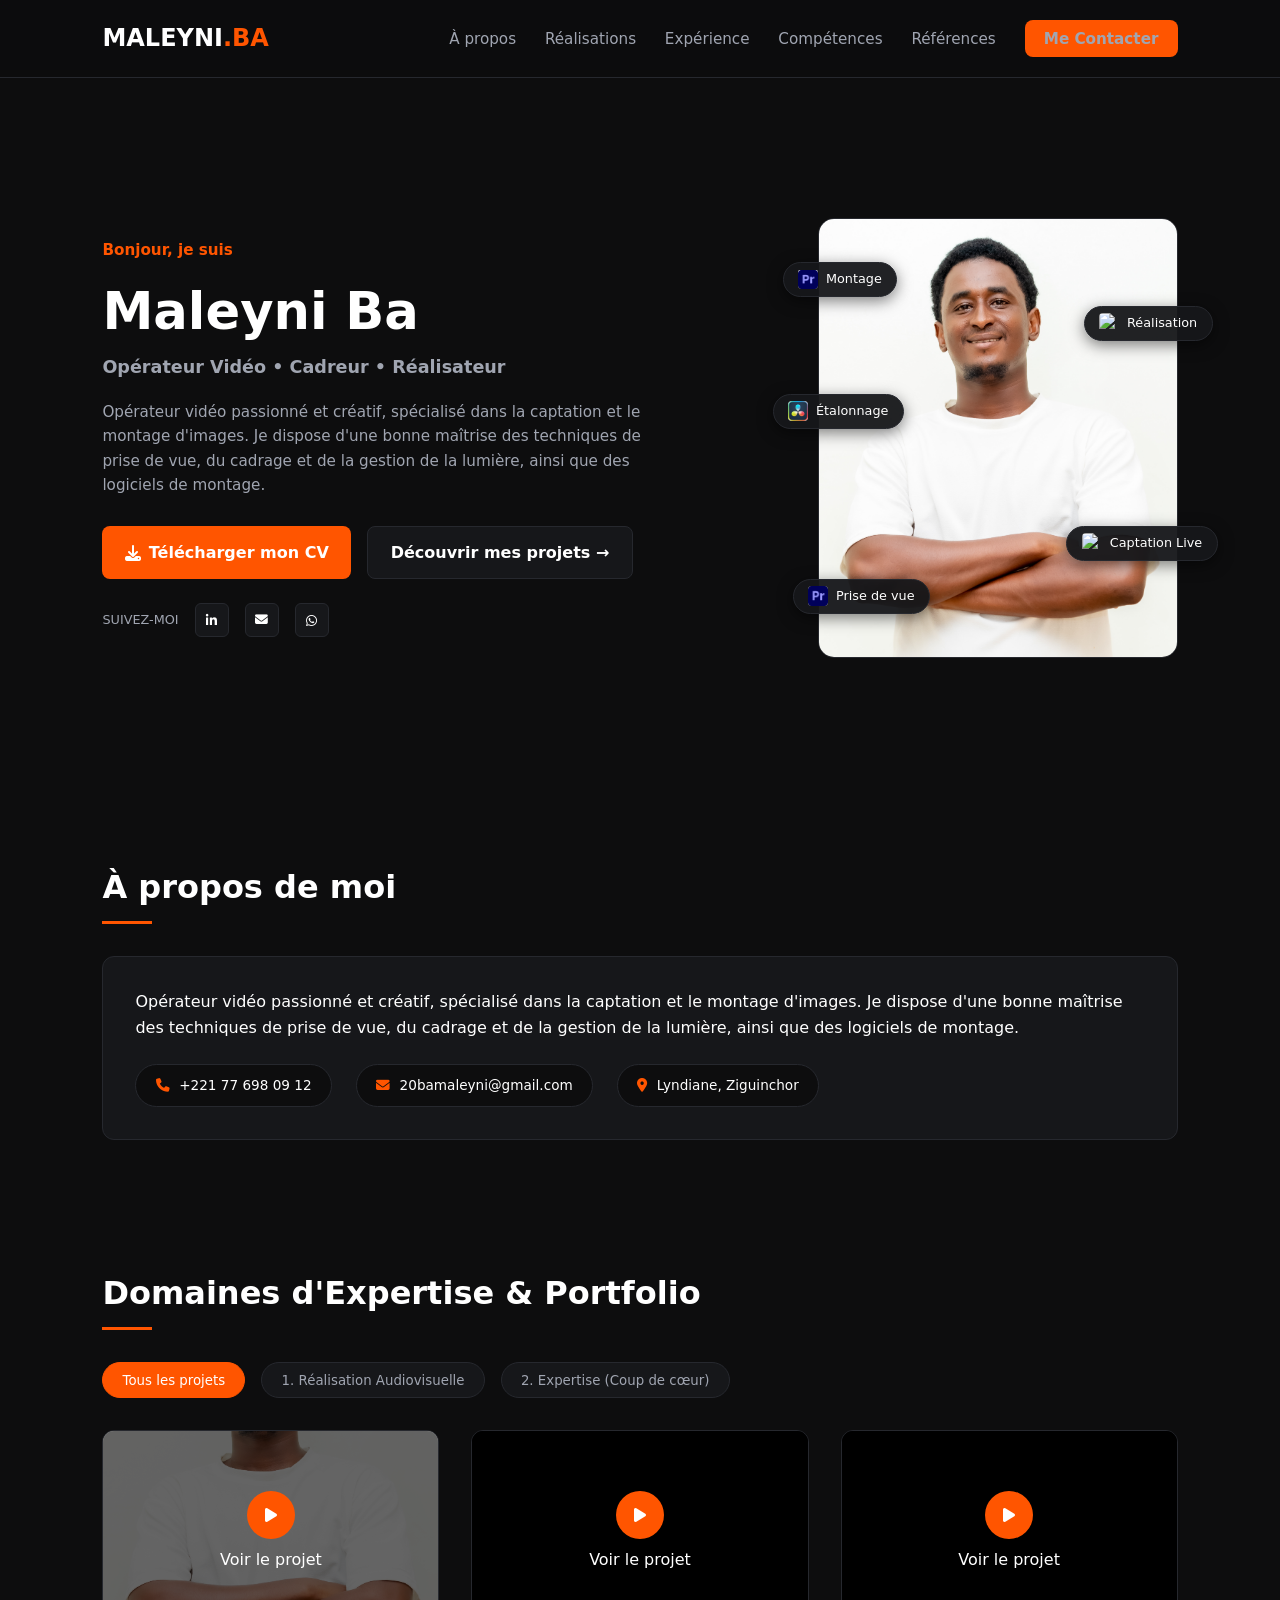
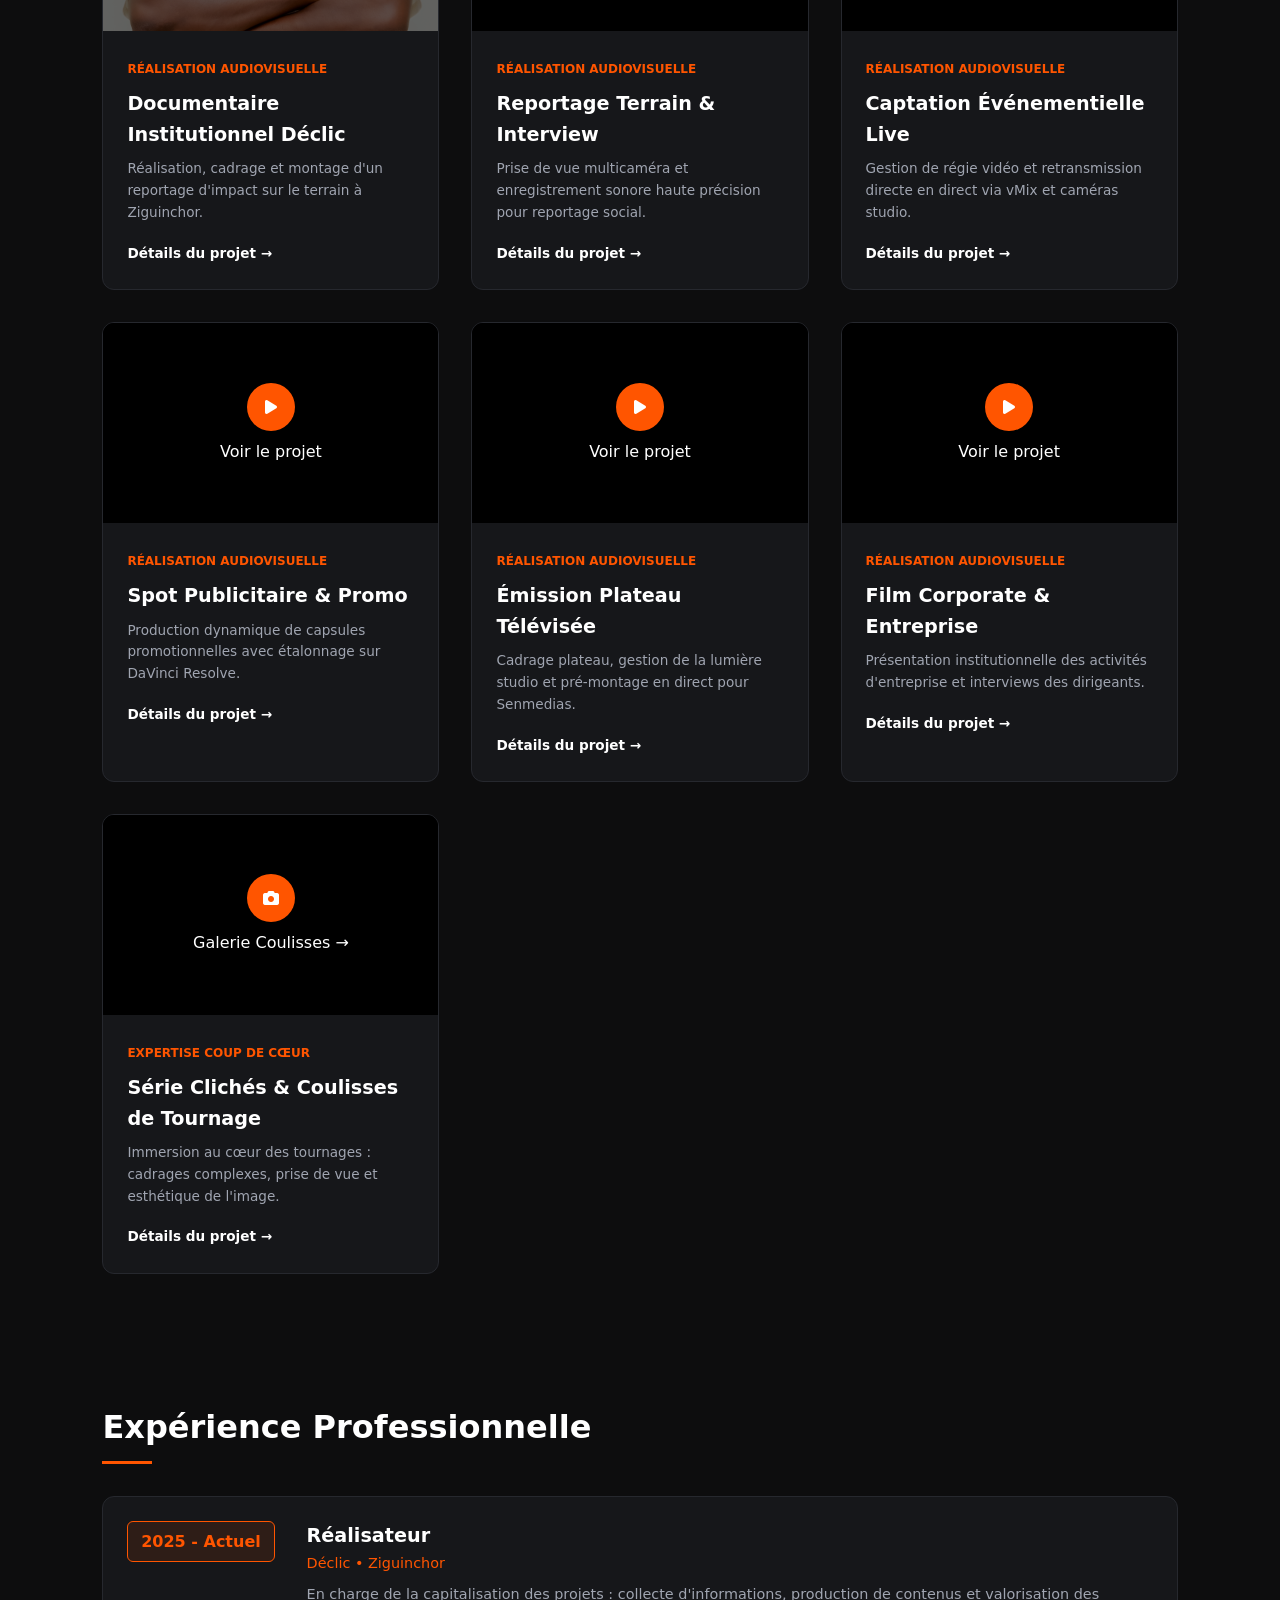
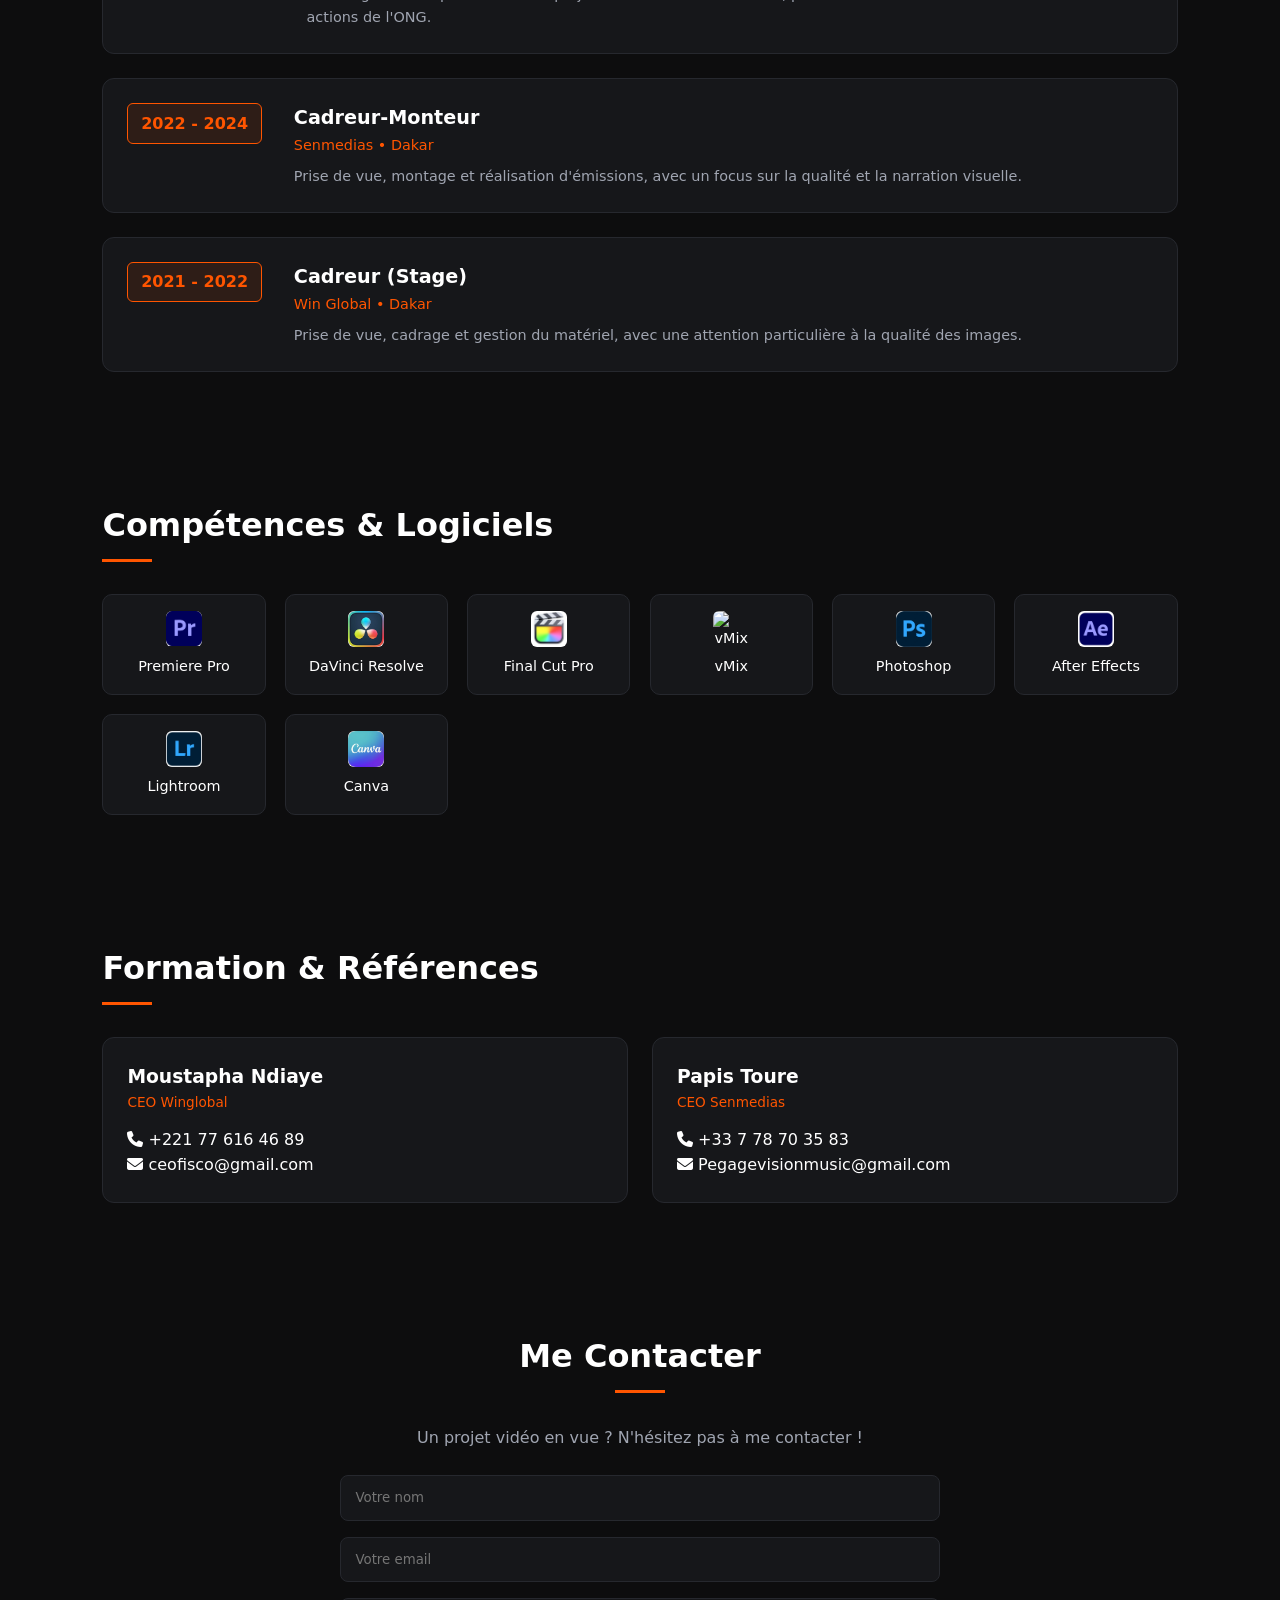
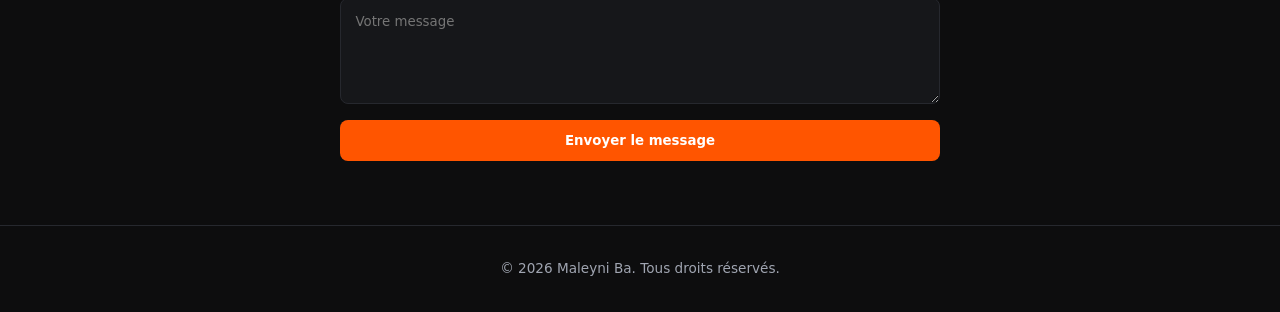
==== index.html @ c7148cc1 "first commit" ====
<!DOCTYPE html>
<html lang="fr">
<head>
  <meta charset="UTF-8" />
  <meta name="viewport" content="width=device-width, initial-scale=1.0" />
  <title>Maleyni Ba - Opérateur Vidéo | Cadreur | Réalisateur</title>
  <link rel="stylesheet" href="css/style.css" />
  <!-- FontAwesome 6 pour les icônes de contact & boutons -->
  <link rel="stylesheet" href="https://cdnjs.cloudflare.com/ajax/libs/font-awesome/6.4.0/css/all.min.css" />
</head>
<body>

  <!-- NAVIGATION -->
<nav class="navbar">
  <div class="logo">MALEYNI<span>.BA</span></div>
  
  <!-- Bouton Burger Mobile -->
  <button class="menu-toggle" id="mobile-menu" aria-label="Menu">
    <i class="fa-solid fa-bars"></i>
  </button>

  <ul class="nav-links" id="nav-links">
    <li><a href="#apropos" class="nav-item">À propos</a></li>
    <li><a href="#realisations" class="nav-item">Réalisations</a></li>
    <li><a href="#experience" class="nav-item">Expérience</a></li>
    <li><a href="#competences" class="nav-item">Compétences</a></li>
    <li><a href="#references" class="nav-item">Références</a></li>
    <li><a href="#contact" class="btn-contact nav-item">Me Contacter</a></li>
  </ul>
</nav>

  <!-- HERO SECTION -->
  <section class="hero" id="accueil">
    <div class="hero-content">
      <p class="subtitle-orange">Bonjour, je suis</p>
      <h1 class="hero-title">Maleyni Ba</h1>
      <p class="hero-tagline">Opérateur Vidéo • Cadreur • Réalisateur</p>
      <p class="hero-desc">
        Opérateur vidéo passionné et créatif, spécialisé dans la captation et le montage d'images. Je dispose d'une bonne maîtrise des techniques de prise de vue, du cadrage et de la gestion de la lumière, ainsi que des logiciels de montage.
      </p>
      <div class="hero-buttons">
        <!-- APRÈS (CORRIGÉ) -->
<a href="assets/cv-maleyni-ba.pdf" download="CV_Maleyni_Ba.pdf" class="btn-primary">
  <i class="fa-solid fa-download"></i> Télécharger mon CV
</a>
        <a href="#realisations" class="btn-secondary">Découvrir mes projets &rarr;</a>
      </div>
      <div class="social-links">
        <span>SUIVEZ-MOI</span>
        <a href="https://linkedin.com" target="_blank"><i class="fa-brands fa-linkedin-in"></i></a>
        <a href="mailto:20bamaleyni@gmail.com"><i class="fa-solid fa-envelope"></i></a>
        <a href="https://wa.me/221776980912" target="_blank"><i class="fa-brands fa-whatsapp"></i></a>
      </div>
    </div>

    <!-- PHOTO HERO AVEC LES VRAIS LOGOS DES LOGICIELS -->
    <div class="hero-image-wrapper">
      <img src="assets/images/maleyni1.jpg" alt="Maleyni Ba" class="hero-img" />

      <div class="skill-badge badge-1">
        <img src="assets/images/premierepro.jpg" alt="Premiere Pro" class="badge-icon" />
        <span>Montage</span>
      </div>

      <div class="skill-badge badge-2">
        <img src="assets/images/Davinci.jpg" alt="DaVinci Resolve" class="badge-icon" />
        <span>Étalonnage</span>
      </div>

      <div class="skill-badge badge-3">
        <img src="assets/images/premierepro.jpg" alt="Prise de vue" class="badge-icon" />
        <span>Prise de vue</span>
      </div>

      <div class="skill-badge badge-4">
        <img src="assets/images/vMix.jpg" alt="vMix" class="badge-icon" />
        <span>Réalisation</span>
      </div>

      <div class="skill-badge badge-5">
        <img src="assets/images/vMix.jpg" alt="vMix" class="badge-icon" />
        <span>Captation Live</span>
      </div>
    </div>
  </section>

  <!-- À PROPOS DE MOI -->
  <section class="about-section" id="apropos">
    <h2 class="section-title">À propos de moi</h2>
    <div class="about-card">
      <p>
        Opérateur vidéo passionné et créatif, spécialisé dans la captation et le montage d'images. Je dispose d'une bonne maîtrise des techniques de prise de vue, du cadrage et de la gestion de la lumière, ainsi que des logiciels de montage.
      </p>
      <div class="contact-pills">
        <div class="pill"><i class="fa-solid fa-phone"></i> +221 77 698 09 12</div>
        <div class="pill"><i class="fa-solid fa-envelope"></i> 20bamaleyni@gmail.com</div>
        <div class="pill"><i class="fa-solid fa-location-dot"></i> Lyndiane, Ziguinchor</div>
      </div>
    </div>
  </section>

  <!-- DOMAINES D'EXPERTISE & PORTFOLIO (7 PROJETS VIDÉOS) -->
  <section class="portfolio-section" id="realisations">
    <h2 class="section-title">Domaines d'Expertise & Portfolio</h2>

    <div class="filter-buttons">
      <button class="filter-btn active" data-filter="all">Tous les projets</button>
      <button class="filter-btn" data-filter="audiovisuel">1. Réalisation Audiovisuelle</button>
      <button class="filter-btn" data-filter="coup-de-coeur">2. Expertise (Coup de cœur)</button>
    </div>

    <div class="portfolio-grid">
     <!-- PROJET 1 -->
<div class="portfolio-card" data-category="audiovisuel">
  <div class="card-media" style="background-image: url('assets/images/maleyni1.jpg');">
    <a href="projet-detail.html?id=declic" class="play-overlay">
      <div class="play-icon"><i class="fa-solid fa-play"></i></div>
      <span>Voir le projet</span>
    </a>
  </div>
  <div class="card-body">
    <span class="card-tag">RÉALISATION AUDIOVISUELLE</span>
    <h3 class="card-title">Documentaire Institutionnel Déclic</h3>
    <p class="card-desc">Réalisation, cadrage et montage d'un reportage d'impact sur le terrain à Ziguinchor.</p>
    <a href="projet-detail.html?id=declic" class="btn-link">Détails du projet &rarr;</a>
  </div>
</div>
      <!-- PROJET 2 -->
      <div class="portfolio-card" data-category="audiovisuel">
        <div class="card-media">
          <a href="projet-detail.html?id=projet2" class="play-overlay">
            <div class="play-icon"><i class="fa-solid fa-play"></i></div>
            <span>Voir le projet</span>
          </a>
        </div>
        <div class="card-body">
          <span class="card-tag">RÉALISATION AUDIOVISUELLE</span>
          <h3 class="card-title">Reportage Terrain & Interview</h3>
          <p class="card-desc">Prise de vue multicaméra et enregistrement sonore haute précision pour reportage social.</p>
          <a href="projet-detail.html?id=projet2" class="btn-link">Détails du projet &rarr;</a>
        </div>
      </div>

      <!-- PROJET 3 -->
      <div class="portfolio-card" data-category="audiovisuel">
        <div class="card-media">
          <a href="projet-detail.html?id=projet3" class="play-overlay">
            <div class="play-icon"><i class="fa-solid fa-play"></i></div>
            <span>Voir le projet</span>
          </a>
        </div>
        <div class="card-body">
          <span class="card-tag">RÉALISATION AUDIOVISUELLE</span>
          <h3 class="card-title">Captation Événementielle Live</h3>
          <p class="card-desc">Gestion de régie vidéo et retransmission directe en direct via vMix et caméras studio.</p>
          <a href="projet-detail.html?id=projet3" class="btn-link">Détails du projet &rarr;</a>
        </div>
      </div>

      <!-- PROJET 4 -->
      <div class="portfolio-card" data-category="audiovisuel">
        <div class="card-media">
          <a href="projet-detail.html?id=projet4" class="play-overlay">
            <div class="play-icon"><i class="fa-solid fa-play"></i></div>
            <span>Voir le projet</span>
          </a>
        </div>
        <div class="card-body">
          <span class="card-tag">RÉALISATION AUDIOVISUELLE</span>
          <h3 class="card-title">Spot Publicitaire & Promo</h3>
          <p class="card-desc">Production dynamique de capsules promotionnelles avec étalonnage sur DaVinci Resolve.</p>
          <a href="projet-detail.html?id=projet4" class="btn-link">Détails du projet &rarr;</a>
        </div>
      </div>

      <!-- PROJET 5 -->
      <div class="portfolio-card" data-category="audiovisuel">
        <div class="card-media">
          <a href="projet-detail.html?id=projet5" class="play-overlay">
            <div class="play-icon"><i class="fa-solid fa-play"></i></div>
            <span>Voir le projet</span>
          </a>
        </div>
        <div class="card-body">
          <span class="card-tag">RÉALISATION AUDIOVISUELLE</span>
          <h3 class="card-title">Émission Plateau Télévisée</h3>
          <p class="card-desc">Cadrage plateau, gestion de la lumière studio et pré-montage en direct pour Senmedias.</p>
          <a href="projet-detail.html?id=projet5" class="btn-link">Détails du projet &rarr;</a>
        </div>
      </div>

      <!-- PROJET 6 -->
      <div class="portfolio-card" data-category="audiovisuel">
        <div class="card-media">
          <a href="projet-detail.html?id=projet6" class="play-overlay">
            <div class="play-icon"><i class="fa-solid fa-play"></i></div>
            <span>Voir le projet</span>
          </a>
        </div>
        <div class="card-body">
          <span class="card-tag">RÉALISATION AUDIOVISUELLE</span>
          <h3 class="card-title">Film Corporate & Entreprise</h3>
          <p class="card-desc">Présentation institutionnelle des activités d'entreprise et interviews des dirigeants.</p>
          <a href="projet-detail.html?id=projet6" class="btn-link">Détails du projet &rarr;</a>
        </div>
      </div>

      <!-- PROJET 7 (COUP DE COEUR) -->
      <div class="portfolio-card" data-category="coup-de-coeur">
        <div class="card-media">
          <a href="projet-detail.html?id=coulisses" class="play-overlay orange-overlay">
            <div class="play-icon"><i class="fa-solid fa-camera"></i></div>
            <span>Galerie Coulisses &rarr;</span>
          </a>
        </div>
        <div class="card-body">
          <span class="card-tag orange-tag">EXPERTISE COUP DE CŒUR</span>
          <h3 class="card-title">Série Clichés & Coulisses de Tournage</h3>
          <p class="card-desc">Immersion au cœur des tournages : cadrages complexes, prise de vue et esthétique de l'image.</p>
          <a href="projet-detail.html?id=coulisses" class="btn-link">Détails du projet &rarr;</a>
        </div>
      </div>
    </div>
  </section>

  <!-- EXPÉRIENCE PROFESSIONNELLE -->
  <section class="experience-section" id="experience">
    <h2 class="section-title">Expérience Professionnelle</h2>
    <div class="timeline">
      <div class="timeline-item">
        <div class="timeline-badge">2025 - Actuel</div>
        <div class="timeline-content">
          <h3>Réalisateur</h3>
          <p class="company">Déclic • Ziguinchor</p>
          <p class="desc">En charge de la capitalisation des projets : collecte d'informations, production de contenus et valorisation des actions de l'ONG.</p>
        </div>
      </div>

      <div class="timeline-item">
        <div class="timeline-badge">2022 - 2024</div>
        <div class="timeline-content">
          <h3>Cadreur-Monteur</h3>
          <p class="company">Senmedias • Dakar</p>
          <p class="desc">Prise de vue, montage et réalisation d'émissions, avec un focus sur la qualité et la narration visuelle.</p>
        </div>
      </div>

      <div class="timeline-item">
        <div class="timeline-badge">2021 - 2022</div>
        <div class="timeline-content">
          <h3>Cadreur (Stage)</h3>
          <p class="company">Win Global • Dakar</p>
          <p class="desc">Prise de vue, cadrage et gestion du matériel, avec une attention particulière à la qualité des images.</p>
        </div>
      </div>
    </div>
  </section>

  <!-- COMPÉTENCES -->
  <section class="skills-section" id="competences">
    <h2 class="section-title">Compétences & Logiciels</h2>
    <div class="skills-grid">
      <div class="skill-card"><img src="assets/images/premierepro.jpg" alt="Premiere Pro"> Premiere Pro</div>
      <div class="skill-card"><img src="assets/images/Davinci.jpg" alt="DaVinci Resolve"> DaVinci Resolve</div>
      <div class="skill-card"><img src="assets/images/Finalcut.jpg" alt="Final Cut Pro"> Final Cut Pro</div>
      <div class="skill-card"><img src="assets/images/vMix.jpg" alt="vMix"> vMix</div>
      <div class="skill-card"><img src="assets/images/Adobe Photoshop logo.jpg" alt="Photoshop"> Photoshop</div>
      <div class="skill-card"><img src="assets/images/After Effect Logo (Adobe).jpg" alt="After Effects"> After Effects</div>
      <div class="skill-card"><img src="assets/images/Lightroom.jpg" alt="Lightroom"> Lightroom</div>
      <div class="skill-card"><img src="assets/images/canva.jpg" alt="Canva"> Canva</div>
    </div>
  </section>

  <!-- RÉFÉRENCES -->
  <section class="references-section" id="references">
    <h2 class="section-title">Formation & Références</h2>
    <div class="ref-grid">
      <div class="ref-card">
        <h3>Moustapha Ndiaye</h3>
        <p class="ref-title">CEO Winglobal</p>
        <p><i class="fa-solid fa-phone"></i> +221 77 616 46 89</p>
        <p><i class="fa-solid fa-envelope"></i> ceofisco@gmail.com</p>
      </div>
      <div class="ref-card">
        <h3>Papis Toure</h3>
        <p class="ref-title">CEO Senmedias</p>
        <p><i class="fa-solid fa-phone"></i> +33 7 78 70 35 83</p>
        <p><i class="fa-solid fa-envelope"></i> Pegagevisionmusic@gmail.com</p>
      </div>
    </div>
  </section>

  <!-- ME CONTACTER -->
  <section class="contact-section" id="contact">
    <div class="contact-container">
      <h2 class="section-title centered-title">Me Contacter</h2>
      <p class="contact-subtitle">Un projet vidéo en vue ? N'hésitez pas à me contacter !</p>
      <form class="contact-form">
        <input type="text" placeholder="Votre nom" required />
        <input type="email" placeholder="Votre email" required />
        <textarea placeholder="Votre message" rows="5" required></textarea>
        <button type="submit" class="btn-primary">Envoyer le message</button>
      </form>
    </div>
  </section>

  <footer>
    <p>&copy; 2026 Maleyni Ba. Tous droits réservés.</p>
  </footer>

  <script src="js/main.js"></script>
</body>
</html>
---- css/style.css ----
:root {
  --bg-dark: #0d0d0e;
  --bg-card: #16171a;
  --primary: #ff5500;
  --primary-hover: #e04b00;
  --text-main: #ffffff;
  --text-muted: #a0a5b1;
  --border-color: #26282e;
}

* {
  margin: 0;
  padding: 0;
  box-sizing: border-box;
  font-family: 'Inter', system-ui, -apple-system, sans-serif;
}

body {
  background-color: var(--bg-dark);
  color: var(--text-main);
  line-height: 1.6;
}

/* NAVIGATION */
.navbar {
  display: flex;
  justify-content: space-between;
  align-items: center;
  padding: 1.2rem 8%;
  background-color: rgba(13, 13, 14, 0.95);
  position: sticky;
  top: 0;
  z-index: 100;
  backdrop-filter: blur(10px);
  border-bottom: 1px solid var(--border-color);
}

.logo { font-size: 1.5rem; font-weight: 800; }
.logo span { color: var(--primary); }
.nav-links { display: flex; list-style: none; gap: 1.8rem; }
.nav-links a { color: var(--text-muted); text-decoration: none; transition: 0.3s; font-size: 0.95rem; }
.nav-links a:hover { color: #fff; }
.btn-contact { background-color: var(--primary); color: #fff; padding: 0.6rem 1.2rem; border-radius: 8px; text-decoration: none; font-weight: 600; }

/* HERO */
.hero { display: flex; align-items: center; justify-content: space-between; padding: 4rem 8%; min-height: 80vh; gap: 2rem; }
.hero-content { max-width: 550px; }
.subtitle-orange { color: var(--primary); font-weight: 600; font-size: 0.95rem; margin-bottom: 0.5rem; }
.hero-title { font-size: 3.2rem; font-weight: 800; }
.hero-tagline { font-size: 1.1rem; font-weight: 600; color: var(--text-muted); margin-bottom: 1.2rem; }
.hero-desc { color: var(--text-muted); margin-bottom: 1.8rem; font-size: 0.95rem; }
.hero-buttons { display: flex; gap: 1rem; margin-bottom: 1.5rem; }
.btn-primary { background-color: var(--primary); color: #fff; padding: 0.8rem 1.4rem; border-radius: 8px; text-decoration: none; font-weight: 600; display: inline-flex; align-items: center; justify-content: center; gap: 0.5rem; border: none; cursor: pointer; }
.btn-secondary { background-color: var(--bg-card); border: 1px solid var(--border-color); color: #fff; padding: 0.8rem 1.4rem; border-radius: 8px; text-decoration: none; font-weight: 600; }
.social-links { display: flex; align-items: center; gap: 1rem; color: var(--text-muted); font-size: 0.8rem; }
.social-links a { color: #fff; background: var(--bg-card); border: 1px solid var(--border-color); width: 34px; height: 34px; display: flex; align-items: center; justify-content: center; border-radius: 6px; text-decoration: none; }

/* IMAGE PROFIL ET BADGES AVEC MINI LOGOS */
.hero-image-wrapper { position: relative; width: 360px; height: 440px; border-radius: 16px; overflow: visible; }
.hero-img { width: 100%; height: 100%; object-fit: cover; object-position: top center; border-radius: 16px; border: 1px solid var(--border-color); }

.skill-badge {
  position: absolute;
  background: rgba(22, 23, 26, 0.95);
  border: 1px solid var(--border-color);
  padding: 0.4rem 0.9rem;
  border-radius: 20px;
  font-size: 0.8rem;
  color: #fff;
  display: flex;
  align-items: center;
  gap: 8px;
  box-shadow: 0 4px 15px rgba(0,0,0,0.5);
  z-index: 10;
}

.badge-icon {
  width: 20px;
  height: 20px;
  object-fit: contain;
  border-radius: 4px;
}

.badge-1 { top: 10%; left: -35px; }
.badge-2 { top: 40%; left: -45px; }
.badge-3 { bottom: 10%; left: -25px; }
.badge-4 { top: 20%; right: -35px; }
.badge-5 { bottom: 22%; right: -40px; }

/* SECTIONS & À PROPOS */
section { padding: 4rem 8%; }
.section-title { font-size: 2rem; font-weight: 700; margin-bottom: 2rem; position: relative; }
.section-title::after { content: ''; display: block; width: 50px; height: 3px; background: var(--primary); margin-top: 8px; }
.centered-title { text-align: center; }
.centered-title::after { margin: 8px auto 0 auto; }

.about-card { background: var(--bg-card); border: 1px solid var(--border-color); padding: 2rem; border-radius: 12px; }
.contact-pills { display: flex; gap: 1.5rem; margin-top: 1.5rem; flex-wrap: wrap; }
.pill { background: var(--bg-dark); border: 1px solid var(--border-color); padding: 0.6rem 1.2rem; border-radius: 30px; font-size: 0.85rem; color: #fff; display: flex; align-items: center; gap: 0.6rem; }
.pill i { color: var(--primary); }

/* PORTFOLIO & CARTES */
.filter-buttons { display: flex; gap: 1rem; margin-bottom: 2rem; flex-wrap: wrap; }
.filter-btn { background-color: var(--bg-card); border: 1px solid var(--border-color); color: var(--text-muted); padding: 0.6rem 1.2rem; border-radius: 30px; cursor: pointer; transition: 0.3s; }
.filter-btn.active, .filter-btn:hover { background-color: var(--primary); color: #fff; border-color: var(--primary); }

.portfolio-grid { display: grid; grid-template-columns: repeat(auto-fill, minmax(300px, 1fr)); gap: 2rem; }
.portfolio-card { background-color: var(--bg-card); border: 1px solid var(--border-color); border-radius: 12px; overflow: hidden; }
.card-media { height: 200px; background-color: #000; position: relative; background-size: cover; background-position: center; }
.play-overlay { position: absolute; inset: 0; display: flex; flex-direction: column; align-items: center; justify-content: center; gap: 8px; text-decoration: none; color: #fff; background: rgba(0,0,0,0.6); transition: 0.3s; }
.play-overlay:hover { background: rgba(0,0,0,0.3); }
.play-icon { width: 48px; height: 48px; background: var(--primary); border-radius: 50%; display: flex; align-items: center; justify-content: center; }
.card-body { padding: 1.5rem; }
.card-tag { font-size: 0.75rem; font-weight: 700; color: var(--primary); }
.orange-tag { color: #ff5500; }
.card-title { font-size: 1.2rem; margin: 0.5rem 0; }
.card-desc { color: var(--text-muted); font-size: 0.85rem; margin-bottom: 1rem; }
.btn-link { color: #fff; text-decoration: none; font-size: 0.85rem; font-weight: 600; }

/* TIMELINE */
.timeline { display: flex; flex-direction: column; gap: 1.5rem; }
.timeline-item { display: flex; gap: 2rem; background: var(--bg-card); border: 1px solid var(--border-color); padding: 1.5rem; border-radius: 12px; }
.timeline-badge { background: rgba(255,85,0,0.1); color: var(--primary); border: 1px solid var(--primary); padding: 0.4rem 0.8rem; border-radius: 6px; font-weight: 700; height: fit-content; white-space: nowrap; }
.timeline-content h3 { font-size: 1.2rem; }
.timeline-content .company { color: var(--primary); font-size: 0.9rem; margin-bottom: 0.5rem; }
.timeline-content .desc { color: var(--text-muted); font-size: 0.9rem; }

/* COMPÉTENCES */
.skills-grid { display: grid; grid-template-columns: repeat(auto-fill, minmax(160px, 1fr)); gap: 1.2rem; }
.skill-card { background: var(--bg-card); border: 1px solid var(--border-color); padding: 1rem; border-radius: 10px; text-align: center; color: #fff; font-size: 0.9rem; display: flex; flex-direction: column; align-items: center; gap: 8px; }
.skill-card img { width: 36px; height: 36px; object-fit: contain; border-radius: 6px; }

/* RÉFÉRENCES */
.ref-grid { display: grid; grid-template-columns: repeat(auto-fit, minmax(280px, 1fr)); gap: 1.5rem; }
.ref-card { background: var(--bg-card); border: 1px solid var(--border-color); padding: 1.5rem; border-radius: 12px; }
.ref-title { color: var(--primary); font-size: 0.85rem; margin-bottom: 0.8rem; }

/* CONTACT */
.contact-section { display: flex; flex-direction: column; align-items: center; text-align: center; }
.contact-container { max-width: 600px; width: 100%; margin: 0 auto; }
.contact-subtitle { color: var(--text-muted); margin-bottom: 1.5rem; }
.contact-form { display: flex; flex-direction: column; gap: 1rem; width: 100%; }
.contact-form input, .contact-form textarea { background: var(--bg-card); border: 1px solid var(--border-color); padding: 0.9rem; border-radius: 8px; color: #fff; width: 100%; outline: none; }
.contact-form input:focus, .contact-form textarea:focus { border-color: var(--primary); }

footer { text-align: center; padding: 2rem; border-top: 1px solid var(--border-color); color: var(--text-muted); font-size: 0.85rem; }

/* LECTEUR VIDÉO RESPONSIVE (16:9) */
.video-container {
  position: relative;
  padding-bottom: 56.25%; /* Ratio 16:9 */
  height: 0;
  overflow: hidden;
  max-width: 100%;
  background: #000;
  border-radius: 12px;
  border: 1px solid var(--border-color);
}

.video-container iframe {
  position: absolute;
  top: 0;
  left: 0;
  width: 100%;
  height: 100%;
  border: 0;
}

/* ==========================================
   RESPONSIVE DESIGN (TABLETTES & MOBILES)
   ========================================== */

@media (max-width: 992px) {
  /* NAVBAR */
  .navbar {
    flex-direction: column;
    gap: 1rem;
    padding: 1rem 5%;
  }
  
  .nav-links {
    flex-wrap: wrap;
    justify-content: center;
    gap: 1rem;
  }

  /* HERO SECTION */
  .hero {
    flex-direction: column;
    padding: 2rem 5%;
    text-align: center;
  }

  .hero-content {
    max-width: 100%;
  }

  .hero-buttons {
    justify-content: center;
    flex-wrap: wrap;
  }

  .social-links {
    justify-content: center;
  }

  /* PHOTO HERO SUR MOBILE */
  .hero-image-wrapper {
    width: 280px;
    height: 350px;
    margin: 2rem auto 0 auto;
  }

  /* REPOSITIONNEMENT DES BADGES SUR MOBILE */
  .badge-1 { top: -15px; left: -10px; }
  .badge-2 { top: 35%; left: -20px; }
  .badge-3 { bottom: -15px; left: -10px; }
  .badge-4 { top: 10%; right: -20px; }
  .badge-5 { bottom: 20%; right: -20px; }
}

@media (max-width: 576px) {
  .hero-title {
    font-size: 2.2rem;
  }

  .nav-links {
    font-size: 0.85rem;
  }

  .contact-pills {
    flex-direction: column;
  }
}

/* Bouton Hamburger (caché sur PC) */
.menu-toggle {
  display: none;
  background: none;
  border: none;
  color: #fff;
  font-size: 1.5rem;
  cursor: pointer;
}

/* RESPONSIVE MOBILE */
@media (max-width: 992px) {
  .menu-toggle {
    display: block; /* Affiche l'icône burger */
  }

  .nav-links {
    position: fixed;
    top: 70px;
    left: 0;
    right: 0;
    background: rgba(22, 23, 26, 0.98);
    flex-direction: column;
    align-items: center;
    padding: 2rem 0;
    gap: 1.5rem;
    border-bottom: 1px solid var(--border-color);
    
    /* Animation de masque/ouverture */
    display: none;
  }

  /* Classe activée via JS au clic sur le burger */
  .nav-links.active {
    display: flex;
  }
}
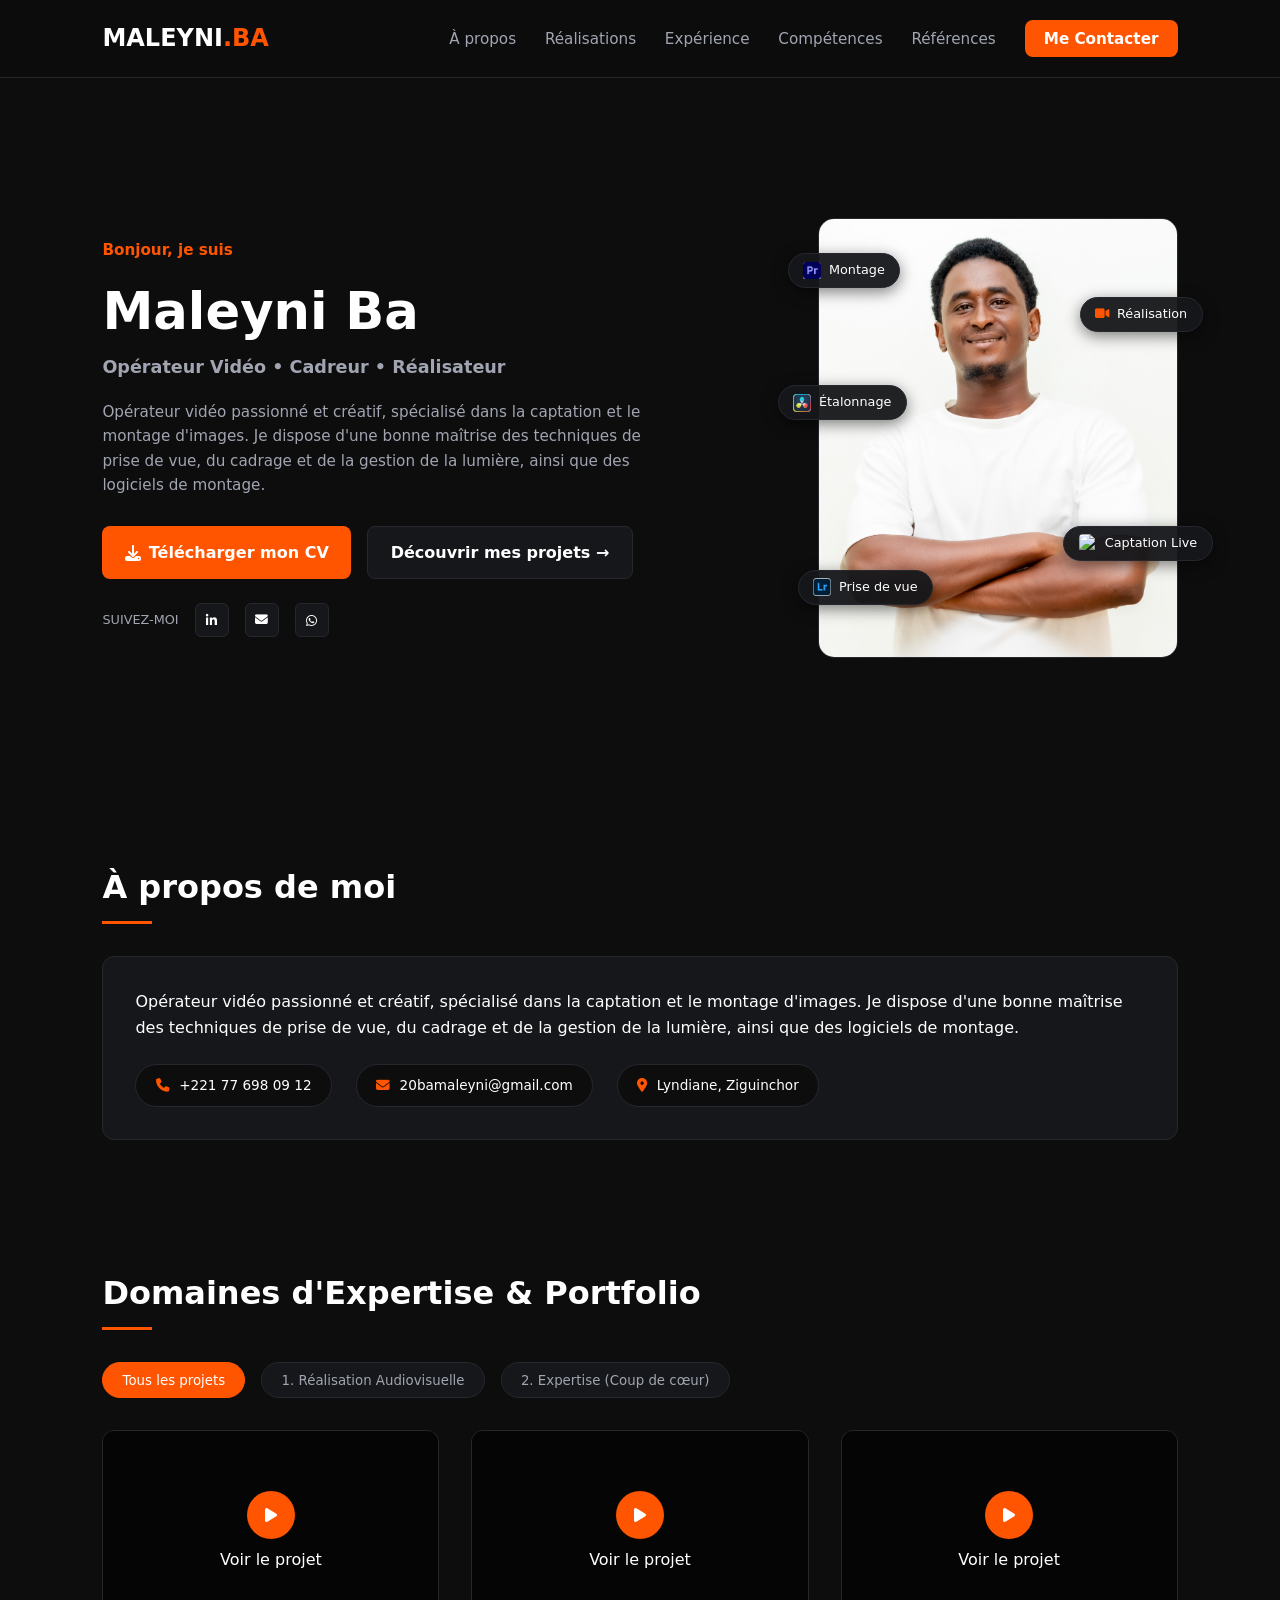
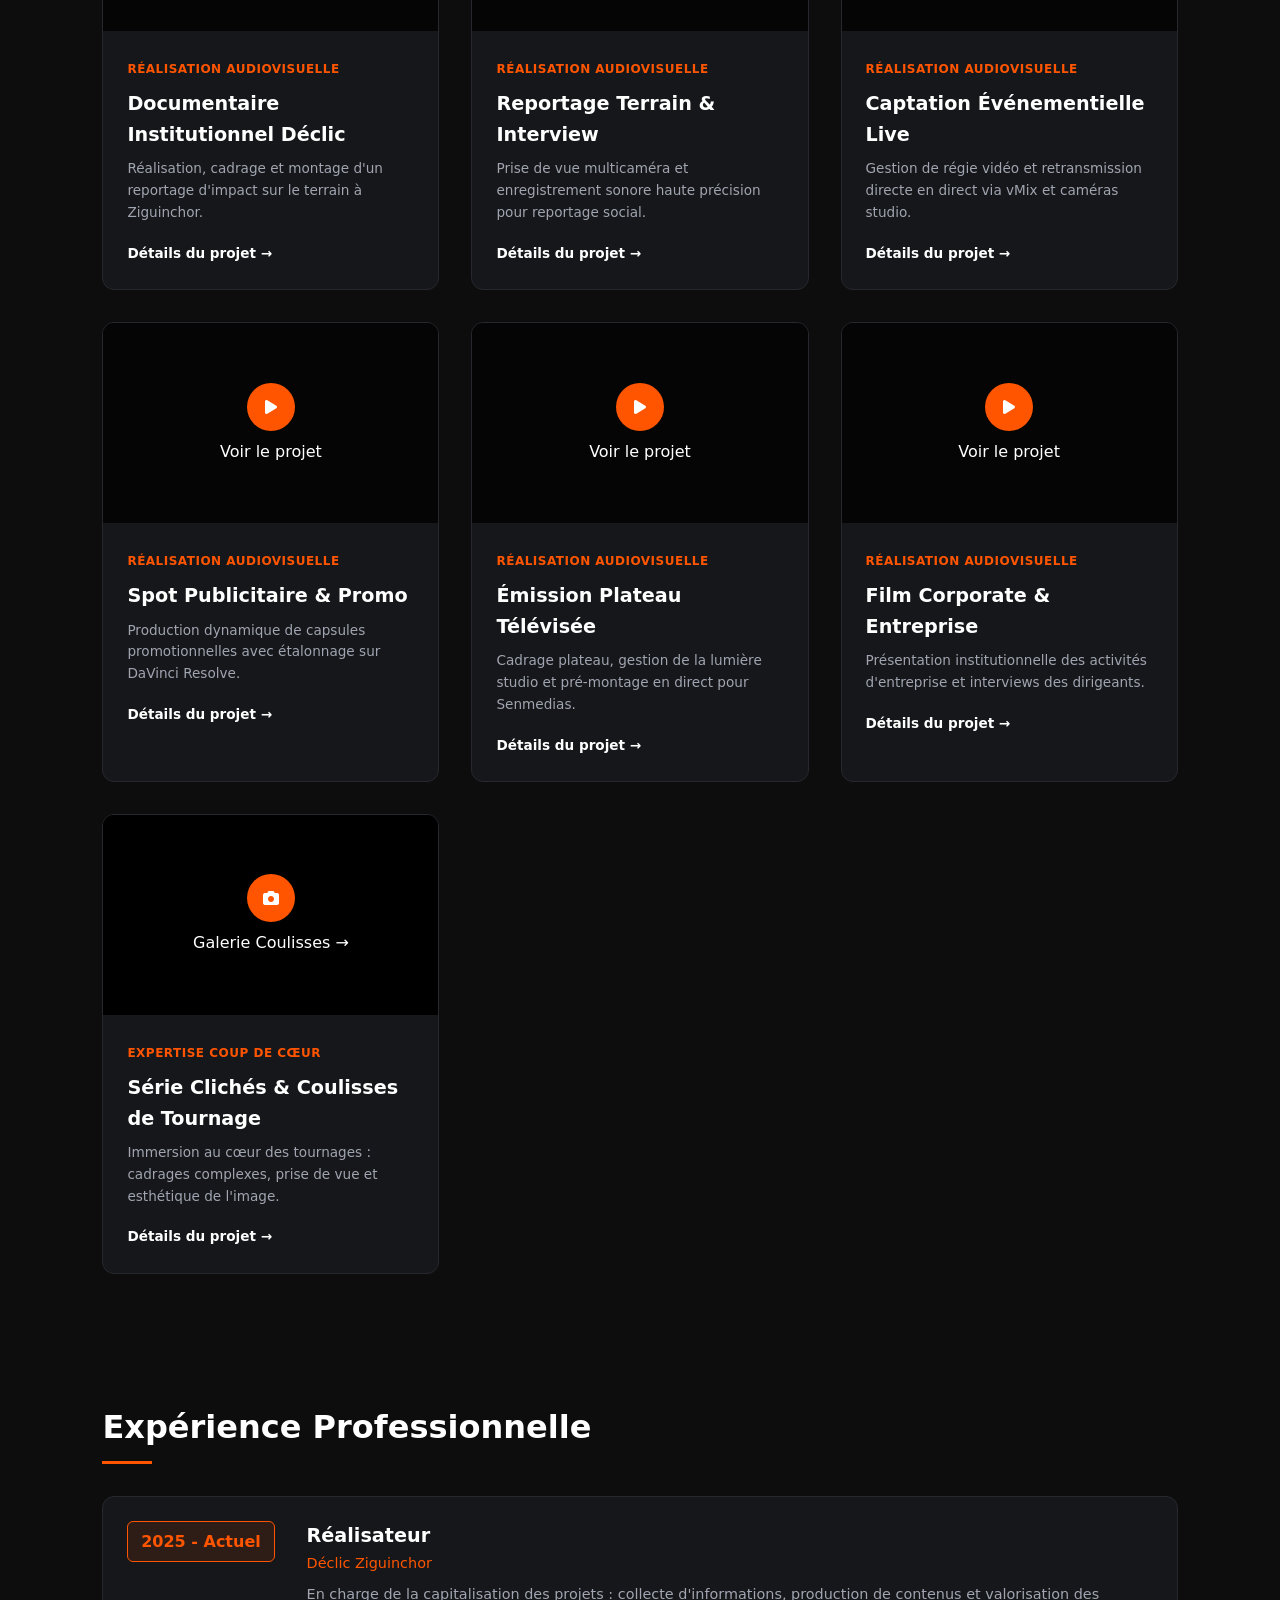
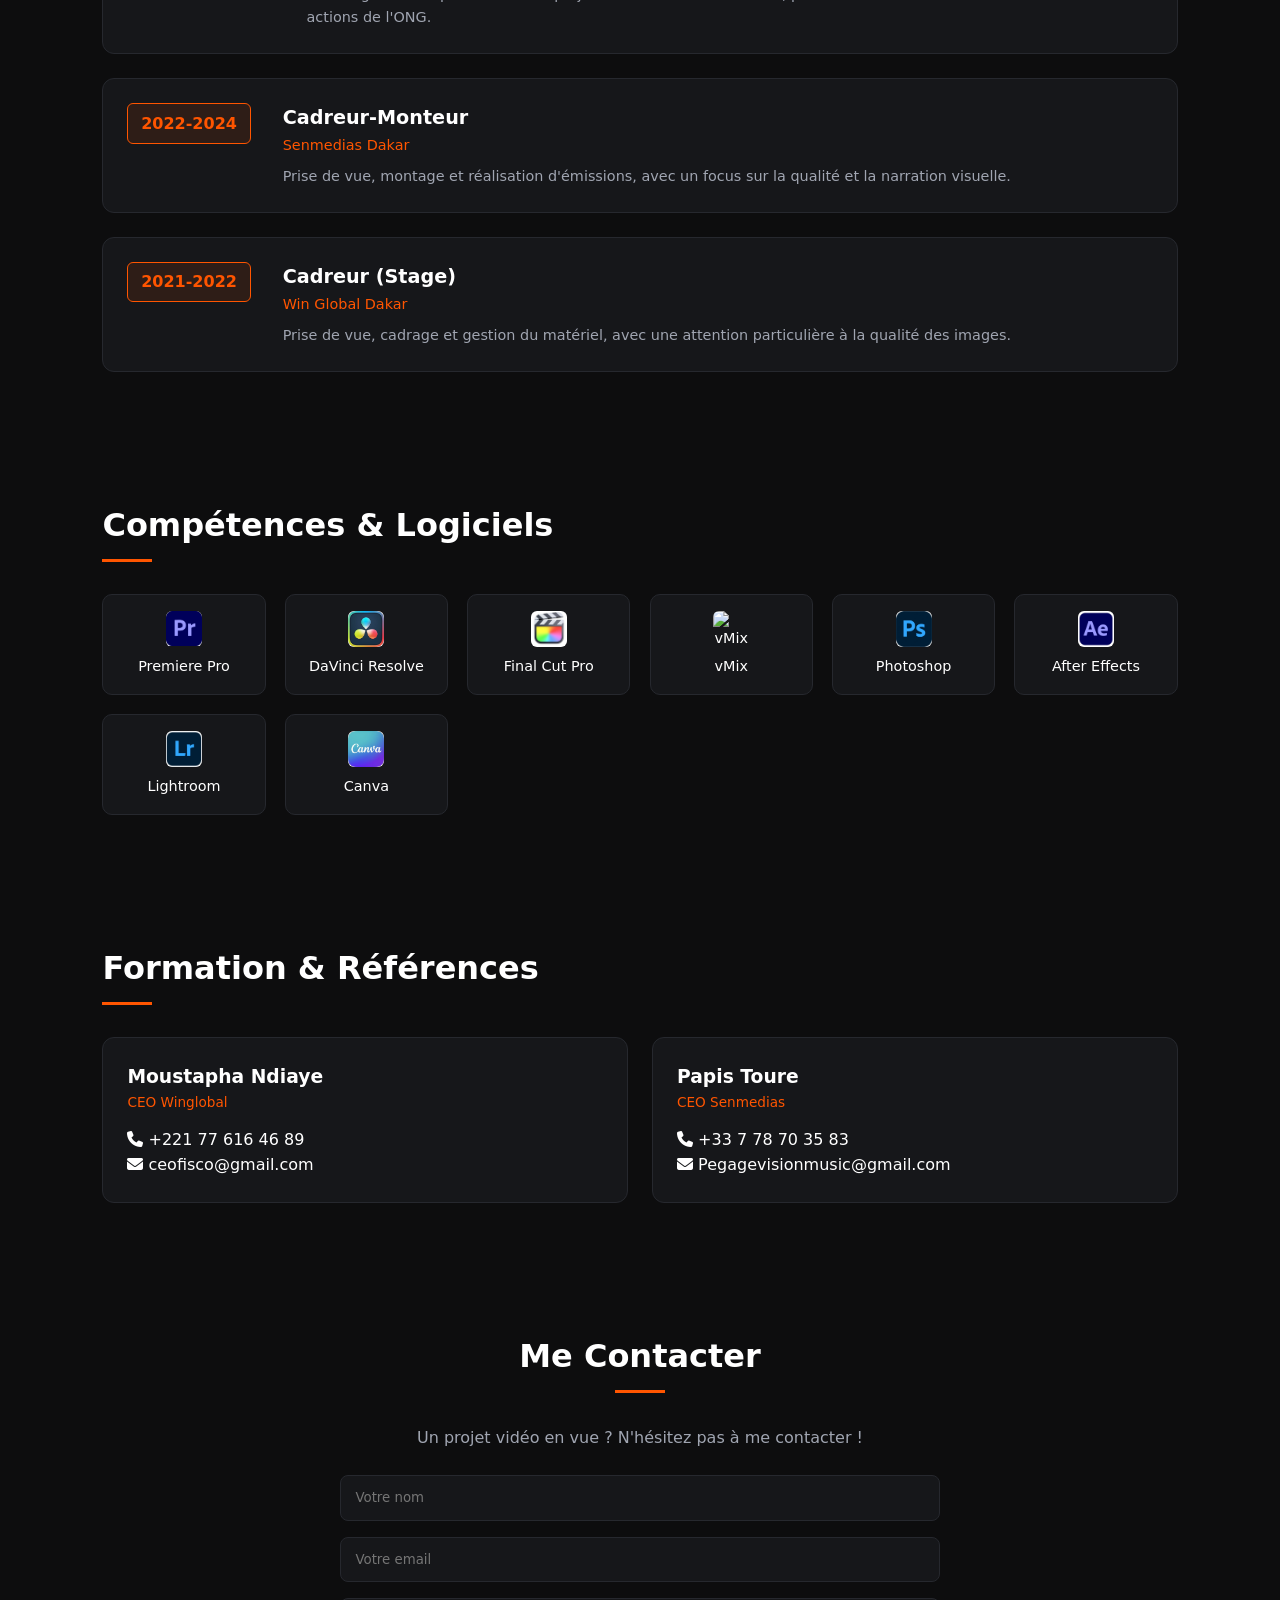
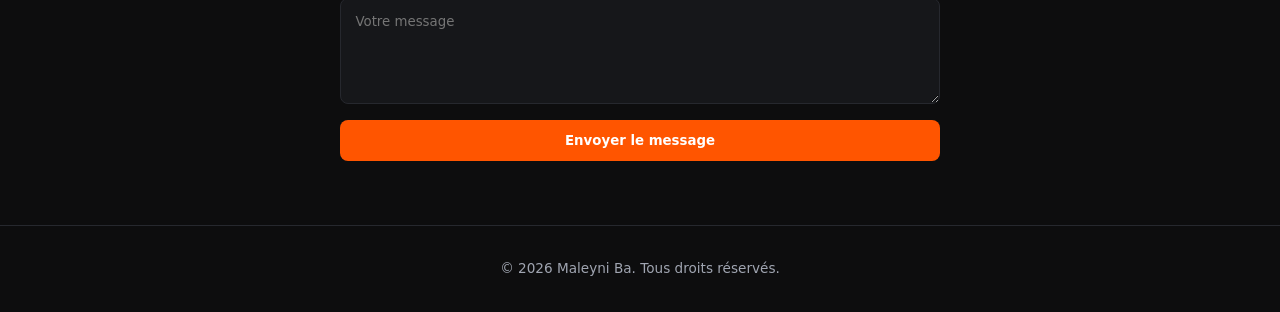
==== commit 108a8eaa: "Mise a jour miniatures, galerie coulisses et corrections detail projet" ====
--- a/index.html
+++ b/index.html
@@ -5,29 +5,28 @@
   <meta name="viewport" content="width=device-width, initial-scale=1.0" />
   <title>Maleyni Ba - Opérateur Vidéo | Cadreur | Réalisateur</title>
   <link rel="stylesheet" href="css/style.css" />
-  <!-- FontAwesome 6 pour les icônes de contact & boutons -->
   <link rel="stylesheet" href="https://cdnjs.cloudflare.com/ajax/libs/font-awesome/6.4.0/css/all.min.css" />
 </head>
 <body>
 
   <!-- NAVIGATION -->
-<nav class="navbar">
-  <div class="logo">MALEYNI<span>.BA</span></div>
-  
-  <!-- Bouton Burger Mobile -->
-  <button class="menu-toggle" id="mobile-menu" aria-label="Menu">
-    <i class="fa-solid fa-bars"></i>
-  </button>
-
-  <ul class="nav-links" id="nav-links">
-    <li><a href="#apropos" class="nav-item">À propos</a></li>
-    <li><a href="#realisations" class="nav-item">Réalisations</a></li>
-    <li><a href="#experience" class="nav-item">Expérience</a></li>
-    <li><a href="#competences" class="nav-item">Compétences</a></li>
-    <li><a href="#references" class="nav-item">Références</a></li>
-    <li><a href="#contact" class="btn-contact nav-item">Me Contacter</a></li>
-  </ul>
-</nav>
+  <nav class="navbar">
+    <div class="logo">MALEYNI<span>.BA</span></div>
+    
+    <!-- Bouton Burger (Mobile) -->
+    <button class="menu-toggle" id="mobile-menu" aria-label="Menu">
+      <i class="fa-solid fa-bars"></i>
+    </button>
+
+    <ul class="nav-links" id="nav-links">
+      <li><a href="#apropos" class="nav-item">À propos</a></li>
+      <li><a href="#realisations" class="nav-item">Réalisations</a></li>
+      <li><a href="#experience" class="nav-item">Expérience</a></li>
+      <li><a href="#competences" class="nav-item">Compétences</a></li>
+      <li><a href="#references" class="nav-item">Références</a></li>
+      <li><a href="#contact" class="btn-contact nav-item">Me Contacter</a></li>
+    </ul>
+  </nav>
 
   <!-- HERO SECTION -->
   <section class="hero" id="accueil">
@@ -39,10 +38,9 @@
         Opérateur vidéo passionné et créatif, spécialisé dans la captation et le montage d'images. Je dispose d'une bonne maîtrise des techniques de prise de vue, du cadrage et de la gestion de la lumière, ainsi que des logiciels de montage.
       </p>
       <div class="hero-buttons">
-        <!-- APRÈS (CORRIGÉ) -->
-<a href="assets/cv-maleyni-ba.pdf" download="CV_Maleyni_Ba.pdf" class="btn-primary">
-  <i class="fa-solid fa-download"></i> Télécharger mon CV
-</a>
+        <a href="assets/cv-maleyni-ba.pdf" download class="btn-primary">
+          <i class="fa-solid fa-download"></i> Télécharger mon CV
+        </a>
         <a href="#realisations" class="btn-secondary">Découvrir mes projets &rarr;</a>
       </div>
       <div class="social-links">
@@ -53,30 +51,26 @@
       </div>
     </div>
 
-    <!-- PHOTO HERO AVEC LES VRAIS LOGOS DES LOGICIELS -->
+    <!-- PHOTO HERO AVEC BADGES FLOOTTANTS -->
     <div class="hero-image-wrapper">
       <img src="assets/images/maleyni1.jpg" alt="Maleyni Ba" class="hero-img" />
-
+      
       <div class="skill-badge badge-1">
         <img src="assets/images/premierepro.jpg" alt="Premiere Pro" class="badge-icon" />
         <span>Montage</span>
       </div>
-
       <div class="skill-badge badge-2">
-        <img src="assets/images/Davinci.jpg" alt="DaVinci Resolve" class="badge-icon" />
+        <img src="assets/images/Davinci.jpg" alt="DaVinci" class="badge-icon" />
         <span>Étalonnage</span>
       </div>
-
       <div class="skill-badge badge-3">
-        <img src="assets/images/premierepro.jpg" alt="Prise de vue" class="badge-icon" />
+        <img src="assets/images/Lightroom.jpg" alt="Lightroom" class="badge-icon" />
         <span>Prise de vue</span>
       </div>
-
       <div class="skill-badge badge-4">
-        <img src="assets/images/vMix.jpg" alt="vMix" class="badge-icon" />
+        <i class="fa-solid fa-video badge-icon-fa"></i>
         <span>Réalisation</span>
       </div>
-
       <div class="skill-badge badge-5">
         <img src="assets/images/vMix.jpg" alt="vMix" class="badge-icon" />
         <span>Captation Live</span>
@@ -99,20 +93,19 @@
     </div>
   </section>
 
-  <!-- DOMAINES D'EXPERTISE & PORTFOLIO (7 PROJETS VIDÉOS) -->
-  <section class="portfolio-section" id="realisations">
-    <h2 class="section-title">Domaines d'Expertise & Portfolio</h2>
-
-    <div class="filter-buttons">
-      <button class="filter-btn active" data-filter="all">Tous les projets</button>
-      <button class="filter-btn" data-filter="audiovisuel">1. Réalisation Audiovisuelle</button>
-      <button class="filter-btn" data-filter="coup-de-coeur">2. Expertise (Coup de cœur)</button>
-    </div>
-
-    <div class="portfolio-grid">
-     <!-- PROJET 1 -->
-<div class="portfolio-card" data-category="audiovisuel">
-  <div class="card-media" style="background-image: url('assets/images/maleyni1.jpg');">
+  <!-- PORTFOLIO (7 CARTE PROJETS) -->
+<section class="portfolio-section" id="realisations">
+  <h2 class="section-title">Domaines d'Expertise & Portfolio</h2>
+  <div class="filter-buttons">
+    <button class="filter-btn active" data-filter="all">Tous les projets</button>
+    <button class="filter-btn" data-filter="audiovisuel">1. Réalisation Audiovisuelle</button>
+    <button class="filter-btn" data-filter="coup-de-coeur">2. Expertise (Coup de cœur)</button>
+  </div>
+
+  <div class="portfolio-grid">
+    <!-- PROJET 1 -->
+<div class="portfolio-card" data-category="audiovisuel">
+  <div class="card-media" style="background-color: #0d0d0d;">
     <a href="projet-detail.html?id=declic" class="play-overlay">
       <div class="play-icon"><i class="fa-solid fa-play"></i></div>
       <span>Voir le projet</span>
@@ -125,103 +118,103 @@
     <a href="projet-detail.html?id=declic" class="btn-link">Détails du projet &rarr;</a>
   </div>
 </div>
-      <!-- PROJET 2 -->
-      <div class="portfolio-card" data-category="audiovisuel">
-        <div class="card-media">
-          <a href="projet-detail.html?id=projet2" class="play-overlay">
-            <div class="play-icon"><i class="fa-solid fa-play"></i></div>
-            <span>Voir le projet</span>
-          </a>
-        </div>
-        <div class="card-body">
-          <span class="card-tag">RÉALISATION AUDIOVISUELLE</span>
-          <h3 class="card-title">Reportage Terrain & Interview</h3>
-          <p class="card-desc">Prise de vue multicaméra et enregistrement sonore haute précision pour reportage social.</p>
-          <a href="projet-detail.html?id=projet2" class="btn-link">Détails du projet &rarr;</a>
-        </div>
-      </div>
-
-      <!-- PROJET 3 -->
-      <div class="portfolio-card" data-category="audiovisuel">
-        <div class="card-media">
-          <a href="projet-detail.html?id=projet3" class="play-overlay">
-            <div class="play-icon"><i class="fa-solid fa-play"></i></div>
-            <span>Voir le projet</span>
-          </a>
-        </div>
-        <div class="card-body">
-          <span class="card-tag">RÉALISATION AUDIOVISUELLE</span>
-          <h3 class="card-title">Captation Événementielle Live</h3>
-          <p class="card-desc">Gestion de régie vidéo et retransmission directe en direct via vMix et caméras studio.</p>
-          <a href="projet-detail.html?id=projet3" class="btn-link">Détails du projet &rarr;</a>
-        </div>
-      </div>
-
-      <!-- PROJET 4 -->
-      <div class="portfolio-card" data-category="audiovisuel">
-        <div class="card-media">
-          <a href="projet-detail.html?id=projet4" class="play-overlay">
-            <div class="play-icon"><i class="fa-solid fa-play"></i></div>
-            <span>Voir le projet</span>
-          </a>
-        </div>
-        <div class="card-body">
-          <span class="card-tag">RÉALISATION AUDIOVISUELLE</span>
-          <h3 class="card-title">Spot Publicitaire & Promo</h3>
-          <p class="card-desc">Production dynamique de capsules promotionnelles avec étalonnage sur DaVinci Resolve.</p>
-          <a href="projet-detail.html?id=projet4" class="btn-link">Détails du projet &rarr;</a>
-        </div>
-      </div>
-
-      <!-- PROJET 5 -->
-      <div class="portfolio-card" data-category="audiovisuel">
-        <div class="card-media">
-          <a href="projet-detail.html?id=projet5" class="play-overlay">
-            <div class="play-icon"><i class="fa-solid fa-play"></i></div>
-            <span>Voir le projet</span>
-          </a>
-        </div>
-        <div class="card-body">
-          <span class="card-tag">RÉALISATION AUDIOVISUELLE</span>
-          <h3 class="card-title">Émission Plateau Télévisée</h3>
-          <p class="card-desc">Cadrage plateau, gestion de la lumière studio et pré-montage en direct pour Senmedias.</p>
-          <a href="projet-detail.html?id=projet5" class="btn-link">Détails du projet &rarr;</a>
-        </div>
-      </div>
-
-      <!-- PROJET 6 -->
-      <div class="portfolio-card" data-category="audiovisuel">
-        <div class="card-media">
-          <a href="projet-detail.html?id=projet6" class="play-overlay">
-            <div class="play-icon"><i class="fa-solid fa-play"></i></div>
-            <span>Voir le projet</span>
-          </a>
-        </div>
-        <div class="card-body">
-          <span class="card-tag">RÉALISATION AUDIOVISUELLE</span>
-          <h3 class="card-title">Film Corporate & Entreprise</h3>
-          <p class="card-desc">Présentation institutionnelle des activités d'entreprise et interviews des dirigeants.</p>
-          <a href="projet-detail.html?id=projet6" class="btn-link">Détails du projet &rarr;</a>
-        </div>
-      </div>
-
-      <!-- PROJET 7 (COUP DE COEUR) -->
-      <div class="portfolio-card" data-category="coup-de-coeur">
-        <div class="card-media">
-          <a href="projet-detail.html?id=coulisses" class="play-overlay orange-overlay">
-            <div class="play-icon"><i class="fa-solid fa-camera"></i></div>
-            <span>Galerie Coulisses &rarr;</span>
-          </a>
-        </div>
-        <div class="card-body">
-          <span class="card-tag orange-tag">EXPERTISE COUP DE CŒUR</span>
-          <h3 class="card-title">Série Clichés & Coulisses de Tournage</h3>
-          <p class="card-desc">Immersion au cœur des tournages : cadrages complexes, prise de vue et esthétique de l'image.</p>
-          <a href="projet-detail.html?id=coulisses" class="btn-link">Détails du projet &rarr;</a>
-        </div>
-      </div>
-    </div>
-  </section>
+
+<!-- PROJET 2 -->
+<div class="portfolio-card" data-category="audiovisuel">
+  <div class="card-media" style="background-color: #0d0d0d;">
+    <a href="projet-detail.html?id=projet2" class="play-overlay">
+      <div class="play-icon"><i class="fa-solid fa-play"></i></div>
+      <span>Voir le projet</span>
+    </a>
+  </div>
+  <div class="card-body">
+    <span class="card-tag">RÉALISATION AUDIOVISUELLE</span>
+    <h3 class="card-title">Reportage Terrain & Interview</h3>
+    <p class="card-desc">Prise de vue multicaméra et enregistrement sonore haute précision pour reportage social.</p>
+    <a href="projet-detail.html?id=projet2" class="btn-link">Détails du projet &rarr;</a>
+  </div>
+</div>
+
+<!-- PROJET 3 -->
+<div class="portfolio-card" data-category="audiovisuel">
+  <div class="card-media" style="background-color: #0d0d0d;">
+    <a href="projet-detail.html?id=projet3" class="play-overlay">
+      <div class="play-icon"><i class="fa-solid fa-play"></i></div>
+      <span>Voir le projet</span>
+    </a>
+  </div>
+  <div class="card-body">
+    <span class="card-tag">RÉALISATION AUDIOVISUELLE</span>
+    <h3 class="card-title">Captation Événementielle Live</h3>
+    <p class="card-desc">Gestion de régie vidéo et retransmission directe en direct via vMix et caméras studio.</p>
+    <a href="projet-detail.html?id=projet3" class="btn-link">Détails du projet &rarr;</a>
+  </div>
+</div>
+
+<!-- PROJET 4 -->
+<div class="portfolio-card" data-category="audiovisuel">
+  <div class="card-media" style="background-color: #0d0d0d;">
+    <a href="projet-detail.html?id=projet4" class="play-overlay">
+      <div class="play-icon"><i class="fa-solid fa-play"></i></div>
+      <span>Voir le projet</span>
+    </a>
+  </div>
+  <div class="card-body">
+    <span class="card-tag">RÉALISATION AUDIOVISUELLE</span>
+    <h3 class="card-title">Spot Publicitaire & Promo</h3>
+    <p class="card-desc">Production dynamique de capsules promotionnelles avec étalonnage sur DaVinci Resolve.</p>
+    <a href="projet-detail.html?id=projet4" class="btn-link">Détails du projet &rarr;</a>
+  </div>
+</div>
+
+<!-- PROJET 5 -->
+<div class="portfolio-card" data-category="audiovisuel">
+  <div class="card-media" style="background-color: #0d0d0d;">
+    <a href="projet-detail.html?id=projet5" class="play-overlay">
+      <div class="play-icon"><i class="fa-solid fa-play"></i></div>
+      <span>Voir le projet</span>
+    </a>
+  </div>
+  <div class="card-body">
+    <span class="card-tag">RÉALISATION AUDIOVISUELLE</span>
+    <h3 class="card-title">Émission Plateau Télévisée</h3>
+    <p class="card-desc">Cadrage plateau, gestion de la lumière studio et pré-montage en direct pour Senmedias.</p>
+    <a href="projet-detail.html?id=projet5" class="btn-link">Détails du projet &rarr;</a>
+  </div>
+</div>
+
+<!-- PROJET 6 -->
+<div class="portfolio-card" data-category="audiovisuel">
+  <div class="card-media" style="background-color: #0d0d0d;">
+    <a href="projet-detail.html?id=projet6" class="play-overlay">
+      <div class="play-icon"><i class="fa-solid fa-play"></i></div>
+      <span>Voir le projet</span>
+    </a>
+  </div>
+  <div class="card-body">
+    <span class="card-tag">RÉALISATION AUDIOVISUELLE</span>
+    <h3 class="card-title">Film Corporate & Entreprise</h3>
+    <p class="card-desc">Présentation institutionnelle des activités d'entreprise et interviews des dirigeants.</p>
+    <a href="projet-detail.html?id=projet6" class="btn-link">Détails du projet &rarr;</a>
+  </div>
+</div>
+    <!-- PROJET 7 : GALERIE COULISSES -->
+    <div class="portfolio-card" data-category="coup-de-coeur">
+      <div class="card-media" style="background-image: url('assets/photo/0H2A0992.jpg');">
+        <a href="projet-detail.html?id=coulisses" class="play-overlay orange-overlay">
+          <div class="play-icon"><i class="fa-solid fa-camera"></i></div>
+          <span>Galerie Coulisses &rarr;</span>
+        </a>
+      </div>
+      <div class="card-body">
+        <span class="card-tag orange-tag">EXPERTISE COUP DE CŒUR</span>
+        <h3 class="card-title">Série Clichés & Coulisses de Tournage</h3>
+        <p class="card-desc">Immersion au cœur des tournages : cadrages complexes, prise de vue et esthétique de l'image.</p>
+        <a href="projet-detail.html?id=coulisses" class="btn-link">Détails du projet &rarr;</a>
+      </div>
+    </div>
+  </div>
+</section>
 
   <!-- EXPÉRIENCE PROFESSIONNELLE -->
   <section class="experience-section" id="experience">
@@ -231,25 +224,23 @@
         <div class="timeline-badge">2025 - Actuel</div>
         <div class="timeline-content">
           <h3>Réalisateur</h3>
-          <p class="company">Déclic • Ziguinchor</p>
+          <p class="company">Déclic Ziguinchor</p>
           <p class="desc">En charge de la capitalisation des projets : collecte d'informations, production de contenus et valorisation des actions de l'ONG.</p>
         </div>
       </div>
-
       <div class="timeline-item">
-        <div class="timeline-badge">2022 - 2024</div>
+        <div class="timeline-badge">2022-2024</div>
         <div class="timeline-content">
           <h3>Cadreur-Monteur</h3>
-          <p class="company">Senmedias • Dakar</p>
+          <p class="company">Senmedias Dakar</p>
           <p class="desc">Prise de vue, montage et réalisation d'émissions, avec un focus sur la qualité et la narration visuelle.</p>
         </div>
       </div>
-
       <div class="timeline-item">
-        <div class="timeline-badge">2021 - 2022</div>
+        <div class="timeline-badge">2021-2022</div>
         <div class="timeline-content">
           <h3>Cadreur (Stage)</h3>
-          <p class="company">Win Global • Dakar</p>
+          <p class="company">Win Global Dakar</p>
           <p class="desc">Prise de vue, cadrage et gestion du matériel, avec une attention particulière à la qualité des images.</p>
         </div>
       </div>
@@ -290,7 +281,7 @@
     </div>
   </section>
 
-  <!-- ME CONTACTER -->
+  <!-- CONTACT -->
   <section class="contact-section" id="contact">
     <div class="contact-container">
       <h2 class="section-title centered-title">Me Contacter</h2>
--- a/css/style.css
+++ b/css/style.css
@@ -8,6 +8,7 @@
   --border-color: #26282e;
 }
 
+
 * {
   margin: 0;
   padding: 0;
@@ -21,7 +22,7 @@
   line-height: 1.6;
 }
 
-/* NAVIGATION */
+/* NAVIGATION HEADER */
 .navbar {
   display: flex;
   justify-content: space-between;
@@ -35,29 +36,157 @@
   border-bottom: 1px solid var(--border-color);
 }
 
-.logo { font-size: 1.5rem; font-weight: 800; }
-.logo span { color: var(--primary); }
-.nav-links { display: flex; list-style: none; gap: 1.8rem; }
-.nav-links a { color: var(--text-muted); text-decoration: none; transition: 0.3s; font-size: 0.95rem; }
-.nav-links a:hover { color: #fff; }
-.btn-contact { background-color: var(--primary); color: #fff; padding: 0.6rem 1.2rem; border-radius: 8px; text-decoration: none; font-weight: 600; }
-
-/* HERO */
-.hero { display: flex; align-items: center; justify-content: space-between; padding: 4rem 8%; min-height: 80vh; gap: 2rem; }
-.hero-content { max-width: 550px; }
-.subtitle-orange { color: var(--primary); font-weight: 600; font-size: 0.95rem; margin-bottom: 0.5rem; }
-.hero-title { font-size: 3.2rem; font-weight: 800; }
-.hero-tagline { font-size: 1.1rem; font-weight: 600; color: var(--text-muted); margin-bottom: 1.2rem; }
-.hero-desc { color: var(--text-muted); margin-bottom: 1.8rem; font-size: 0.95rem; }
-.hero-buttons { display: flex; gap: 1rem; margin-bottom: 1.5rem; }
-.btn-primary { background-color: var(--primary); color: #fff; padding: 0.8rem 1.4rem; border-radius: 8px; text-decoration: none; font-weight: 600; display: inline-flex; align-items: center; justify-content: center; gap: 0.5rem; border: none; cursor: pointer; }
-.btn-secondary { background-color: var(--bg-card); border: 1px solid var(--border-color); color: #fff; padding: 0.8rem 1.4rem; border-radius: 8px; text-decoration: none; font-weight: 600; }
-.social-links { display: flex; align-items: center; gap: 1rem; color: var(--text-muted); font-size: 0.8rem; }
-.social-links a { color: #fff; background: var(--bg-card); border: 1px solid var(--border-color); width: 34px; height: 34px; display: flex; align-items: center; justify-content: center; border-radius: 6px; text-decoration: none; }
-
-/* IMAGE PROFIL ET BADGES AVEC MINI LOGOS */
-.hero-image-wrapper { position: relative; width: 360px; height: 440px; border-radius: 16px; overflow: visible; }
-.hero-img { width: 100%; height: 100%; object-fit: cover; object-position: top center; border-radius: 16px; border: 1px solid var(--border-color); }
+.logo { 
+  font-size: 1.5rem; 
+  font-weight: 800; 
+  color: #fff;
+}
+
+.logo span { 
+  color: var(--primary); 
+}
+
+.nav-links { 
+  display: flex; 
+  list-style: none; 
+  gap: 1.8rem; 
+  align-items: center;
+}
+
+.nav-links a { 
+  color: var(--text-muted); 
+  text-decoration: none; 
+  transition: 0.3s; 
+  font-size: 0.95rem; 
+}
+
+.nav-links a:hover { 
+  color: #fff; 
+}
+
+.btn-contact { 
+  background-color: var(--primary); 
+  color: #fff !important; 
+  padding: 0.6rem 1.2rem; 
+  border-radius: 8px; 
+  font-weight: 600; 
+}
+
+.menu-toggle {
+  display: none;
+  background: none;
+  border: none;
+  color: #fff;
+  font-size: 1.5rem;
+  cursor: pointer;
+}
+
+/* HERO SECTION */
+.hero { 
+  display: flex; 
+  align-items: center; 
+  justify-content: space-between; 
+  padding: 4rem 8%; 
+  min-height: 80vh; 
+  gap: 2rem; 
+}
+
+.hero-content { 
+  max-width: 550px; 
+}
+
+.subtitle-orange { 
+  color: var(--primary); 
+  font-weight: 600; 
+  font-size: 0.95rem; 
+  margin-bottom: 0.5rem; 
+}
+
+.hero-title { 
+  font-size: 3.2rem; 
+  font-weight: 800; 
+}
+
+.hero-tagline { 
+  font-size: 1.1rem; 
+  font-weight: 600; 
+  color: var(--text-muted); 
+  margin-bottom: 1.2rem; 
+}
+
+.hero-desc { 
+  color: var(--text-muted); 
+  margin-bottom: 1.8rem; 
+  font-size: 0.95rem; 
+}
+
+.hero-buttons { 
+  display: flex; 
+  gap: 1rem; 
+  margin-bottom: 1.5rem; 
+}
+
+.btn-primary { 
+  background-color: var(--primary); 
+  color: #fff; 
+  padding: 0.8rem 1.4rem; 
+  border-radius: 8px; 
+  text-decoration: none; 
+  font-weight: 600; 
+  display: inline-flex; 
+  align-items: center; 
+  justify-content: center; 
+  gap: 0.5rem; 
+  border: none; 
+  cursor: pointer; 
+}
+
+.btn-secondary { 
+  background-color: var(--bg-card); 
+  border: 1px solid var(--border-color); 
+  color: #fff; 
+  padding: 0.8rem 1.4rem; 
+  border-radius: 8px; 
+  text-decoration: none; 
+  font-weight: 600; 
+}
+
+.social-links { 
+  display: flex; 
+  align-items: center; 
+  gap: 1rem; 
+  color: var(--text-muted); 
+  font-size: 0.8rem; 
+}
+
+.social-links a { 
+  color: #fff; 
+  background: var(--bg-card); 
+  border: 1px solid var(--border-color); 
+  width: 34px; 
+  height: 34px; 
+  display: flex; 
+  align-items: center; 
+  justify-content: center; 
+  border-radius: 6px; 
+  text-decoration: none; 
+}
+
+/* PHOTO HERO & BADGES LOGOS */
+.hero-image-wrapper { 
+  position: relative; 
+  width: 360px; 
+  height: 440px; 
+}
+
+.hero-img { 
+  width: 100%; 
+  height: 100%; 
+  object-fit: cover; 
+  object-position: top center; 
+  border-radius: 16px; 
+  border: 1px solid var(--border-color); 
+}
 
 .skill-badge {
   position: absolute;
@@ -75,22 +204,28 @@
 }
 
 .badge-icon {
-  width: 20px;
-  height: 20px;
+  width: 18px;
+  height: 18px;
   object-fit: contain;
   border-radius: 4px;
 }
 
-.badge-1 { top: 10%; left: -35px; }
-.badge-2 { top: 40%; left: -45px; }
-.badge-3 { bottom: 10%; left: -25px; }
-.badge-4 { top: 20%; right: -35px; }
-.badge-5 { bottom: 22%; right: -40px; }
-
-/* SECTIONS & À PROPOS */
+.badge-icon-fa {
+  color: var(--primary);
+}
+
+.badge-1 { top: 8%; left: -30px; }
+.badge-2 { top: 38%; left: -40px; }
+.badge-3 { bottom: 12%; left: -20px; }
+.badge-4 { top: 18%; right: -25px; }
+.badge-5 { bottom: 22%; right: -35px; }
+
+/* SECTIONS COMMMUNES */
 section { padding: 4rem 8%; }
+
 .section-title { font-size: 2rem; font-weight: 700; margin-bottom: 2rem; position: relative; }
 .section-title::after { content: ''; display: block; width: 50px; height: 3px; background: var(--primary); margin-top: 8px; }
+
 .centered-title { text-align: center; }
 .centered-title::after { margin: 8px auto 0 auto; }
 
@@ -99,7 +234,7 @@
 .pill { background: var(--bg-dark); border: 1px solid var(--border-color); padding: 0.6rem 1.2rem; border-radius: 30px; font-size: 0.85rem; color: #fff; display: flex; align-items: center; gap: 0.6rem; }
 .pill i { color: var(--primary); }
 
-/* PORTFOLIO & CARTES */
+/* PORTFOLIO GRID & CARDS */
 .filter-buttons { display: flex; gap: 1rem; margin-bottom: 2rem; flex-wrap: wrap; }
 .filter-btn { background-color: var(--bg-card); border: 1px solid var(--border-color); color: var(--text-muted); padding: 0.6rem 1.2rem; border-radius: 30px; cursor: pointer; transition: 0.3s; }
 .filter-btn.active, .filter-btn:hover { background-color: var(--primary); color: #fff; border-color: var(--primary); }
@@ -111,13 +246,13 @@
 .play-overlay:hover { background: rgba(0,0,0,0.3); }
 .play-icon { width: 48px; height: 48px; background: var(--primary); border-radius: 50%; display: flex; align-items: center; justify-content: center; }
 .card-body { padding: 1.5rem; }
-.card-tag { font-size: 0.75rem; font-weight: 700; color: var(--primary); }
+.card-tag { font-size: 0.75rem; font-weight: 700; color: var(--primary); letter-spacing: 0.5px; }
 .orange-tag { color: #ff5500; }
 .card-title { font-size: 1.2rem; margin: 0.5rem 0; }
 .card-desc { color: var(--text-muted); font-size: 0.85rem; margin-bottom: 1rem; }
 .btn-link { color: #fff; text-decoration: none; font-size: 0.85rem; font-weight: 600; }
 
-/* TIMELINE */
+/* TIMELINE & SKILLS & REFS */
 .timeline { display: flex; flex-direction: column; gap: 1.5rem; }
 .timeline-item { display: flex; gap: 2rem; background: var(--bg-card); border: 1px solid var(--border-color); padding: 1.5rem; border-radius: 12px; }
 .timeline-badge { background: rgba(255,85,0,0.1); color: var(--primary); border: 1px solid var(--primary); padding: 0.4rem 0.8rem; border-radius: 6px; font-weight: 700; height: fit-content; white-space: nowrap; }
@@ -125,12 +260,10 @@
 .timeline-content .company { color: var(--primary); font-size: 0.9rem; margin-bottom: 0.5rem; }
 .timeline-content .desc { color: var(--text-muted); font-size: 0.9rem; }
 
-/* COMPÉTENCES */
 .skills-grid { display: grid; grid-template-columns: repeat(auto-fill, minmax(160px, 1fr)); gap: 1.2rem; }
 .skill-card { background: var(--bg-card); border: 1px solid var(--border-color); padding: 1rem; border-radius: 10px; text-align: center; color: #fff; font-size: 0.9rem; display: flex; flex-direction: column; align-items: center; gap: 8px; }
 .skill-card img { width: 36px; height: 36px; object-fit: contain; border-radius: 6px; }
 
-/* RÉFÉRENCES */
 .ref-grid { display: grid; grid-template-columns: repeat(auto-fit, minmax(280px, 1fr)); gap: 1.5rem; }
 .ref-card { background: var(--bg-card); border: 1px solid var(--border-color); padding: 1.5rem; border-radius: 12px; }
 .ref-title { color: var(--primary); font-size: 0.85rem; margin-bottom: 0.8rem; }
@@ -145,7 +278,35 @@
 
 footer { text-align: center; padding: 2rem; border-top: 1px solid var(--border-color); color: var(--text-muted); font-size: 0.85rem; }
 
-/* LECTEUR VIDÉO RESPONSIVE (16:9) */
+/* PAGE DÉTAIL DU PROJET (NOUVEAU DESIGN ÉPURÉ) */
+.project-header {
+  text-align: center;
+  padding: 3rem 5% 1.5rem 5%;
+  max-width: 900px;
+  margin: 0 auto;
+}
+
+.project-header h1 {
+  font-size: 2.2rem;
+  margin: 0.5rem 0;
+  font-weight: 800;
+}
+
+.project-subtitle {
+  color: var(--text-muted);
+  font-size: 0.95rem;
+}
+
+.project-detail-wrapper {
+  max-width: 1100px;
+  margin: 0 auto;
+  padding: 0 5% 4rem 5%;
+}
+
+.media-section {
+  margin-bottom: 2.5rem;
+}
+
 .video-container {
   position: relative;
   padding-bottom: 56.25%; /* Ratio 16:9 */
@@ -153,7 +314,7 @@
   overflow: hidden;
   max-width: 100%;
   background: #000;
-  border-radius: 12px;
+  border-radius: 14px;
   border: 1px solid var(--border-color);
 }
 
@@ -166,87 +327,109 @@
   border: 0;
 }
 
-/* ==========================================
-   RESPONSIVE DESIGN (TABLETTES & MOBILES)
-   ========================================== */
-
-@media (max-width: 992px) {
-  /* NAVBAR */
-  .navbar {
-    flex-direction: column;
-    gap: 1rem;
-    padding: 1rem 5%;
-  }
-  
-  .nav-links {
-    flex-wrap: wrap;
-    justify-content: center;
-    gap: 1rem;
-  }
-
-  /* HERO SECTION */
-  .hero {
-    flex-direction: column;
-    padding: 2rem 5%;
-    text-align: center;
-  }
-
-  .hero-content {
-    max-width: 100%;
-  }
-
-  .hero-buttons {
-    justify-content: center;
-    flex-wrap: wrap;
-  }
-
-  .social-links {
-    justify-content: center;
-  }
-
-  /* PHOTO HERO SUR MOBILE */
-  .hero-image-wrapper {
-    width: 280px;
-    height: 350px;
-    margin: 2rem auto 0 auto;
-  }
-
-  /* REPOSITIONNEMENT DES BADGES SUR MOBILE */
-  .badge-1 { top: -15px; left: -10px; }
-  .badge-2 { top: 35%; left: -20px; }
-  .badge-3 { bottom: -15px; left: -10px; }
-  .badge-4 { top: 10%; right: -20px; }
-  .badge-5 { bottom: 20%; right: -20px; }
-}
-
-@media (max-width: 576px) {
-  .hero-title {
-    font-size: 2.2rem;
-  }
-
-  .nav-links {
-    font-size: 0.85rem;
-  }
-
-  .contact-pills {
-    flex-direction: column;
-  }
-}
-
-/* Bouton Hamburger (caché sur PC) */
-.menu-toggle {
-  display: none;
-  background: none;
-  border: none;
-  color: #fff;
-  font-size: 1.5rem;
-  cursor: pointer;
-}
-
-/* RESPONSIVE MOBILE */
+.gallery-grid {
+  display: grid;
+  grid-template-columns: repeat(auto-fill, minmax(240px, 1fr));
+  gap: 1.2rem;
+}
+
+.gallery-item {
+  height: 200px;
+  border-radius: 10px;
+  overflow: hidden;
+  border: 1px solid var(--border-color);
+}
+
+.gallery-item img {
+  width: 100%;
+  height: 100%;
+  object-fit: cover;
+  transition: transform 0.3s;
+}
+
+.gallery-item img:hover {
+  transform: scale(1.05);
+}
+
+.project-grid-info {
+  display: grid;
+  grid-template-columns: 1.4fr 1fr;
+  gap: 2rem;
+  margin-top: 2rem;
+}
+
+.info-block-left {
+  background: var(--bg-card);
+  border: 1px solid var(--border-color);
+  padding: 2rem;
+  border-radius: 12px;
+}
+
+.info-block-left h3 {
+  font-size: 1.2rem;
+  color: #fff;
+  margin-bottom: 1rem;
+}
+
+.info-block-left p {
+  color: var(--text-muted);
+  font-size: 0.95rem;
+  line-height: 1.7;
+}
+
+.skills-bullets {
+  list-style: none;
+  display: flex;
+  flex-direction: column;
+  gap: 0.6rem;
+}
+
+.skills-bullets li {
+  color: var(--text-muted);
+  font-size: 0.9rem;
+  display: flex;
+  align-items: center;
+  gap: 0.6rem;
+}
+
+.info-block-right {
+  background: var(--bg-card);
+  border: 1px solid var(--border-color);
+  padding: 2rem;
+  border-radius: 12px;
+  display: flex;
+  flex-direction: column;
+  gap: 1.2rem;
+}
+
+.info-block-right h3 {
+  font-size: 1.2rem;
+  color: #fff;
+  margin-bottom: 0.5rem;
+}
+
+.ft-item {
+  display: flex;
+  align-items: flex-start;
+  gap: 1rem;
+  color: var(--text-muted);
+  font-size: 0.9rem;
+}
+
+.ft-item i {
+  color: var(--primary);
+  margin-top: 4px;
+}
+
+.ft-item strong {
+  color: #fff;
+  display: block;
+}
+
+/* RESPONSIVE DESIGN (MOBILES & TABLETTES) */
 @media (max-width: 992px) {
   .menu-toggle {
-    display: block; /* Affiche l'icône burger */
+    display: block;
   }
 
   .nav-links {
@@ -260,13 +443,34 @@
     padding: 2rem 0;
     gap: 1.5rem;
     border-bottom: 1px solid var(--border-color);
-    
-    /* Animation de masque/ouverture */
     display: none;
   }
 
-  /* Classe activée via JS au clic sur le burger */
   .nav-links.active {
     display: flex;
   }
+
+  .hero {
+    flex-direction: column;
+    padding: 2rem 5%;
+    text-align: center;
+  }
+
+  .hero-buttons {
+    justify-content: center;
+  }
+
+  .social-links {
+    justify-content: center;
+  }
+
+  .hero-image-wrapper {
+    width: 280px;
+    height: 350px;
+    margin: 2rem auto 0 auto;
+  }
+
+  .project-grid-info {
+    grid-template-columns: 1fr;
+  }
 }
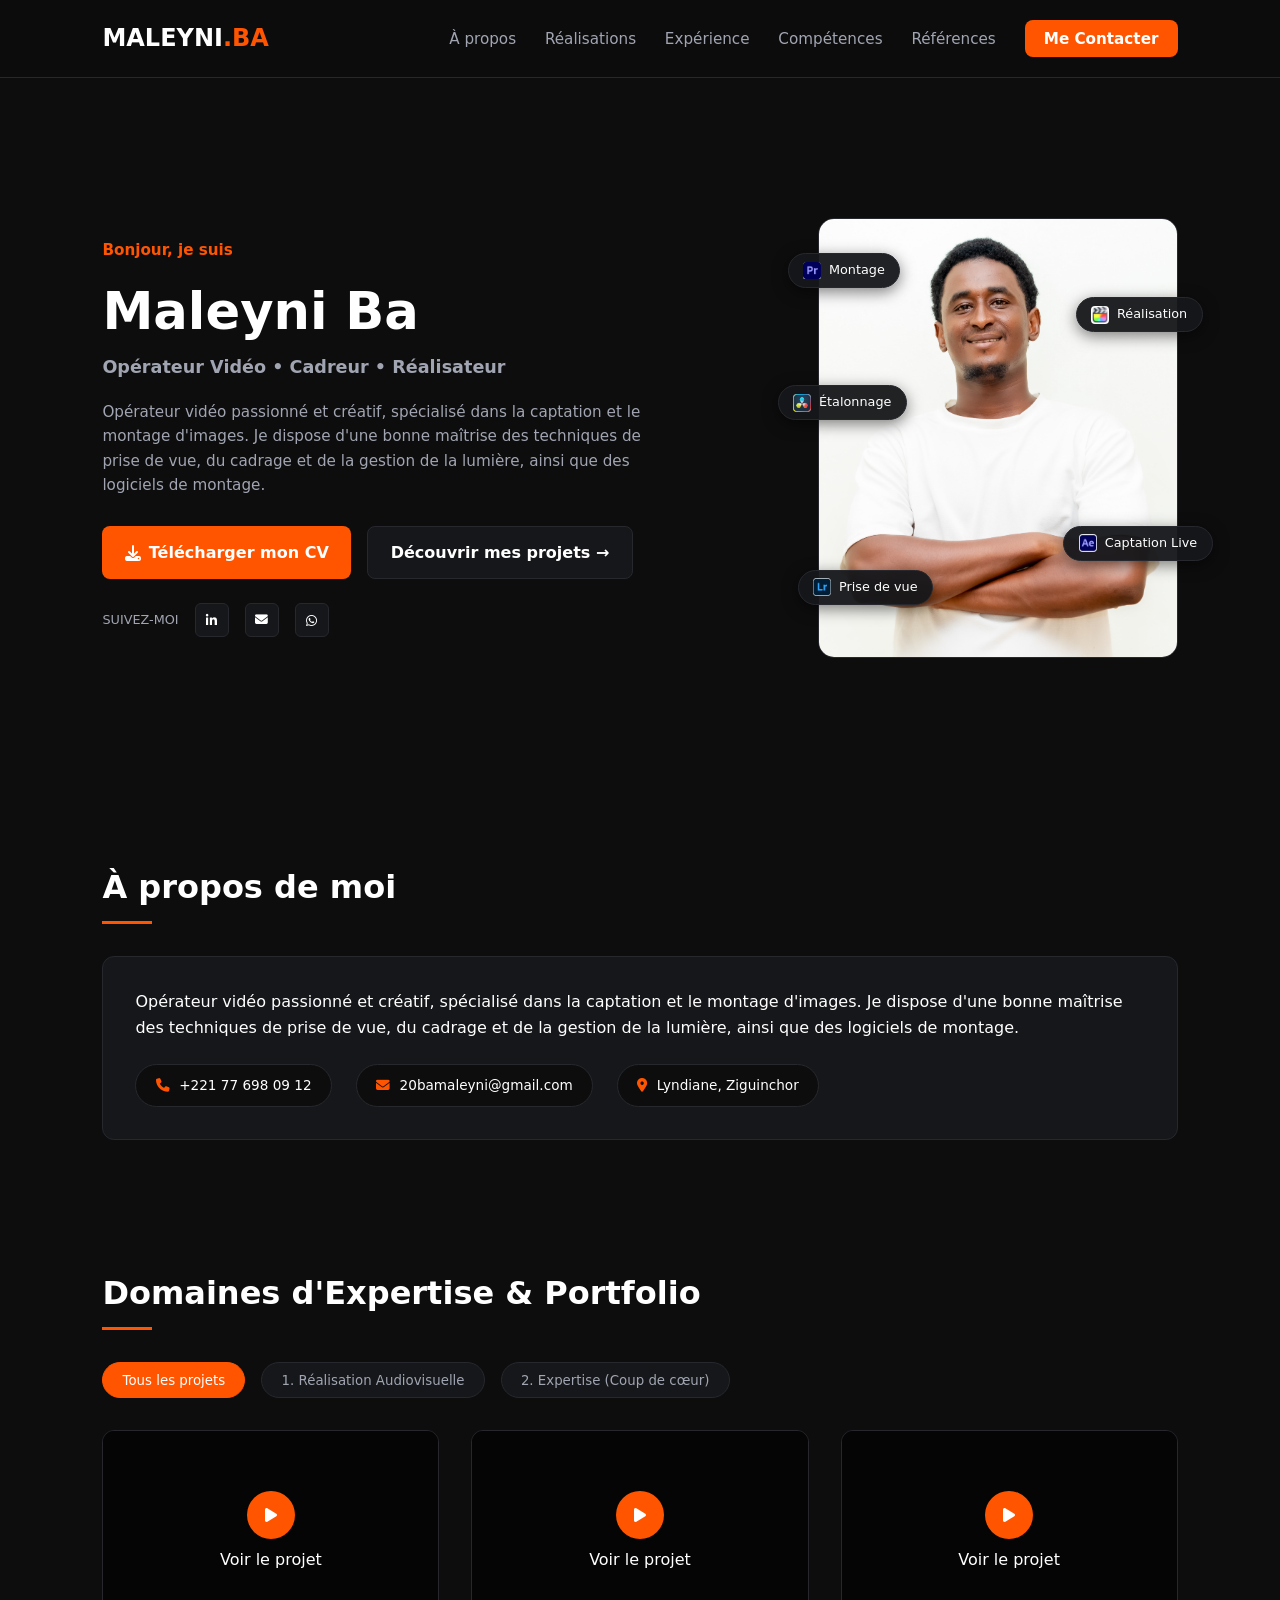
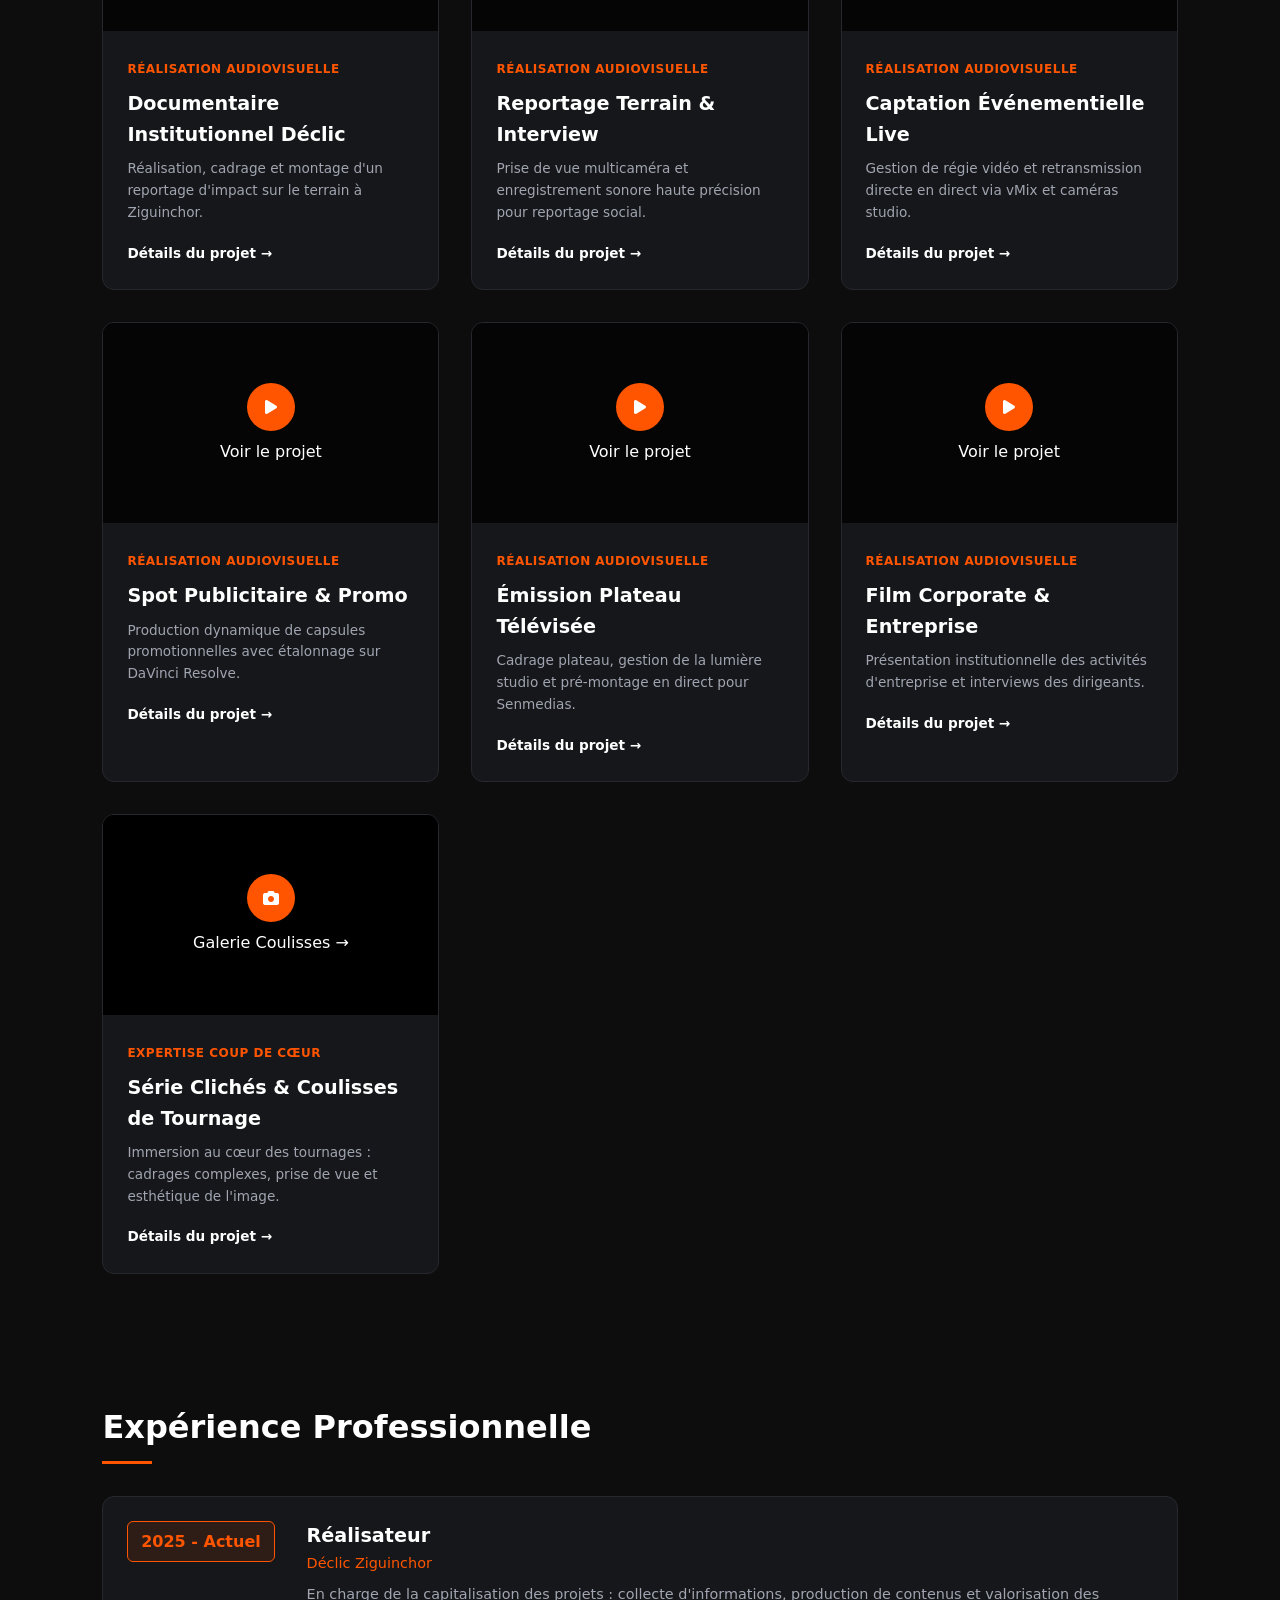
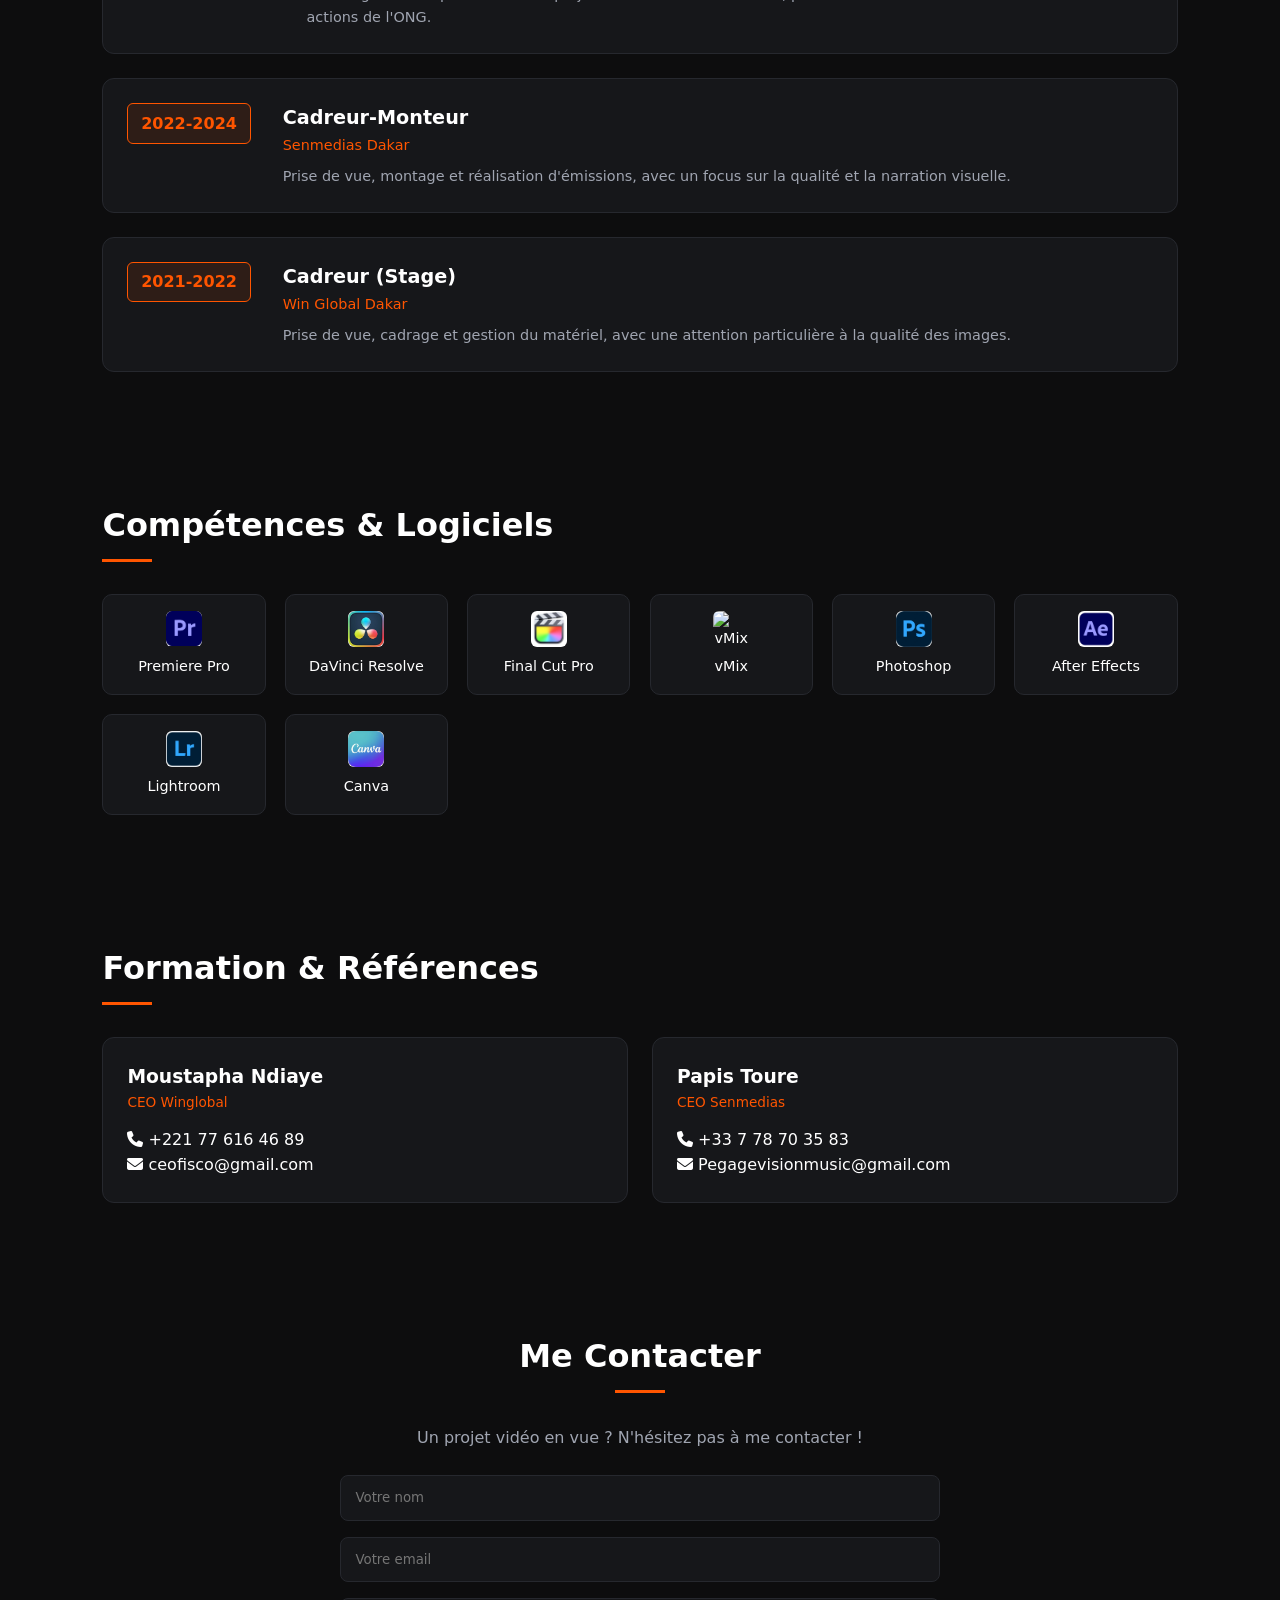
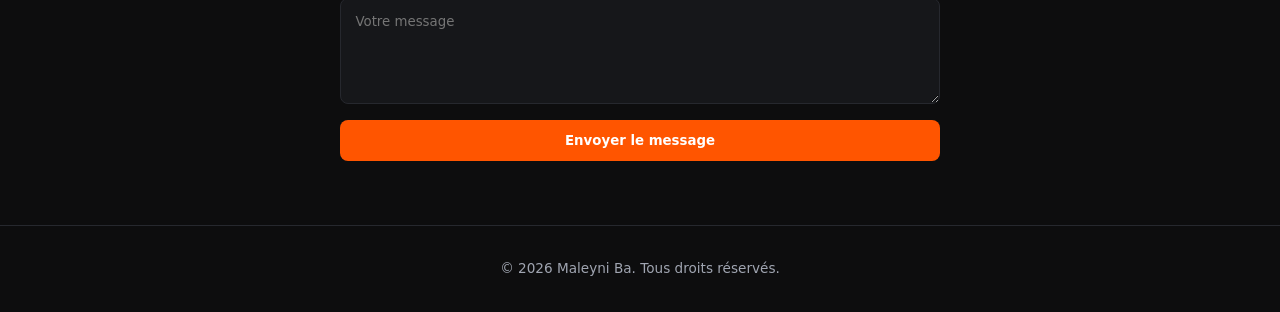
==== commit ee0d14a0: "Mise a jour de l icone Final Cut" ====
--- a/index.html
+++ b/index.html
@@ -68,11 +68,11 @@
         <span>Prise de vue</span>
       </div>
       <div class="skill-badge badge-4">
-        <i class="fa-solid fa-video badge-icon-fa"></i>
+        <img src="assets/images/Finalcut.jpg" alt="Lightroom" class="badge-icon" />
         <span>Réalisation</span>
       </div>
       <div class="skill-badge badge-5">
-        <img src="assets/images/vMix.jpg" alt="vMix" class="badge-icon" />
+        <img src="assets/images/After Effect Logo (Adobe).jpg" alt="vMix" class="badge-icon" />
         <span>Captation Live</span>
       </div>
     </div>
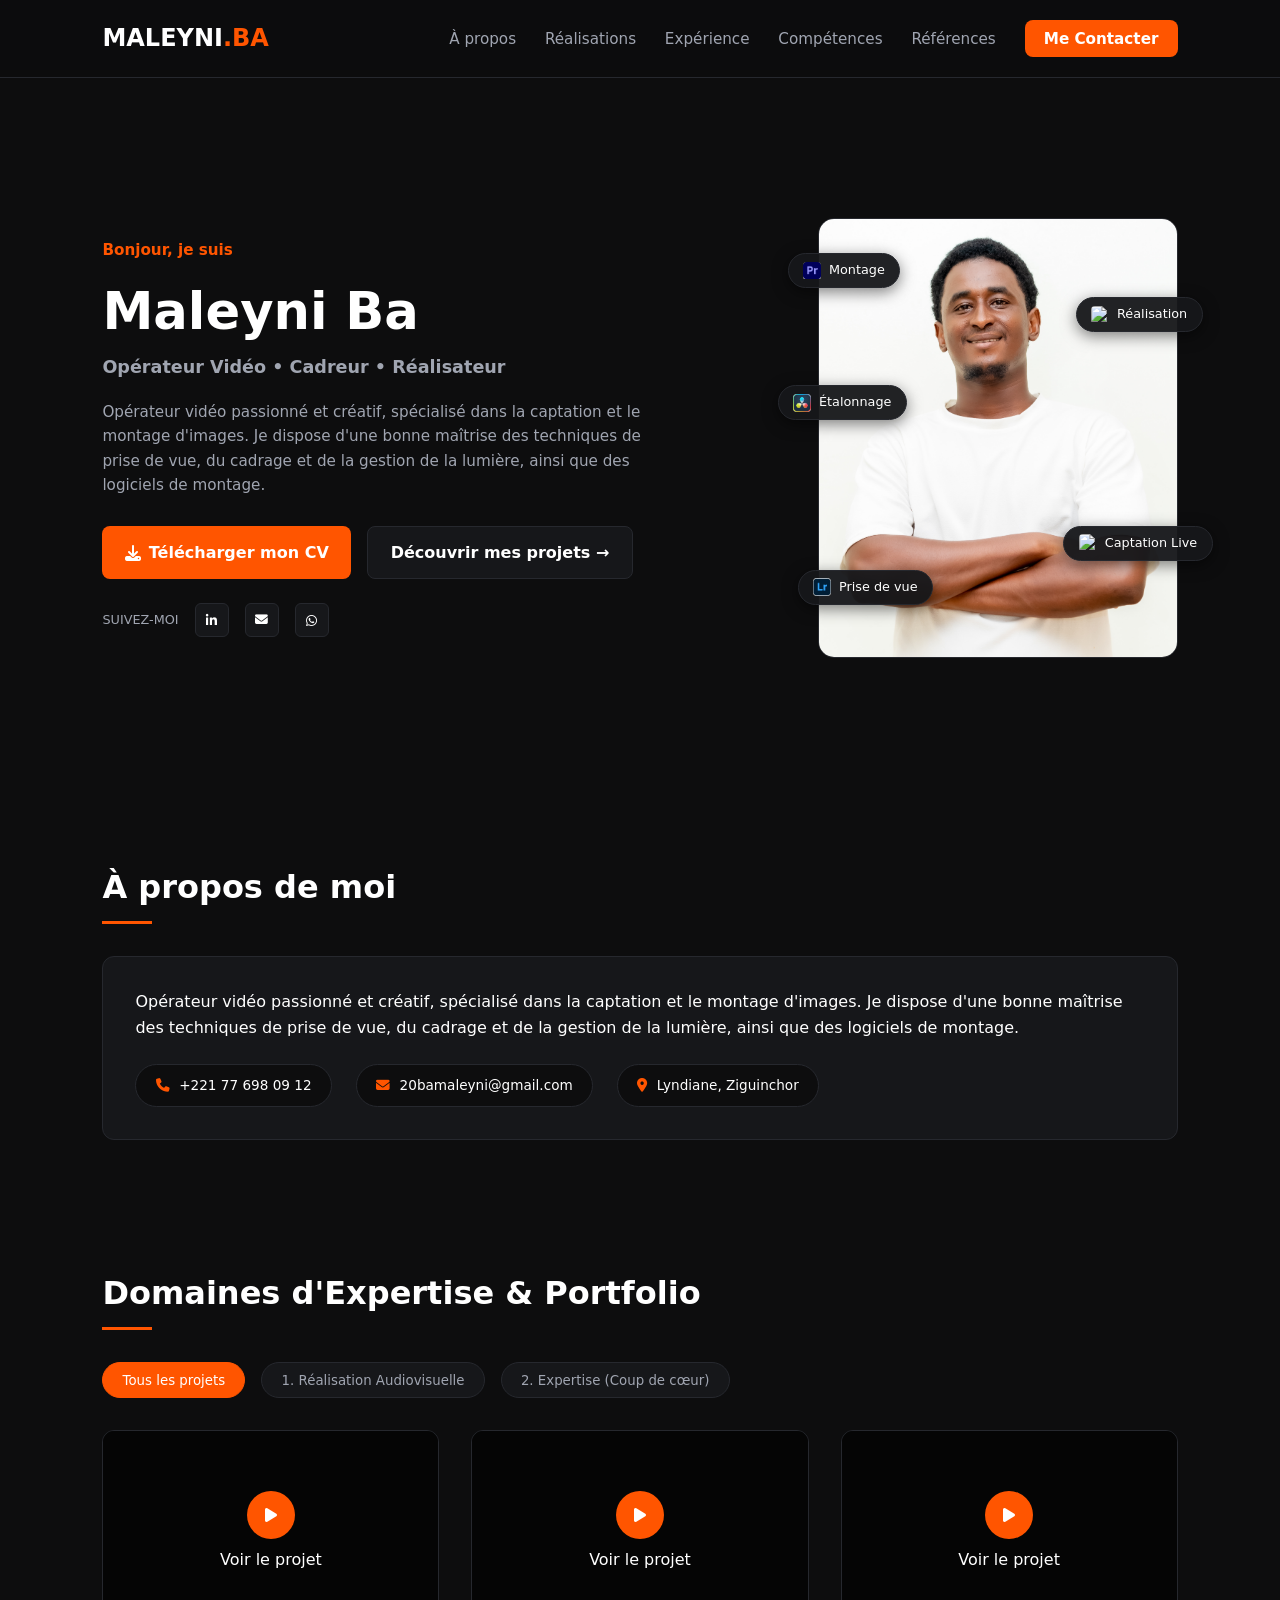
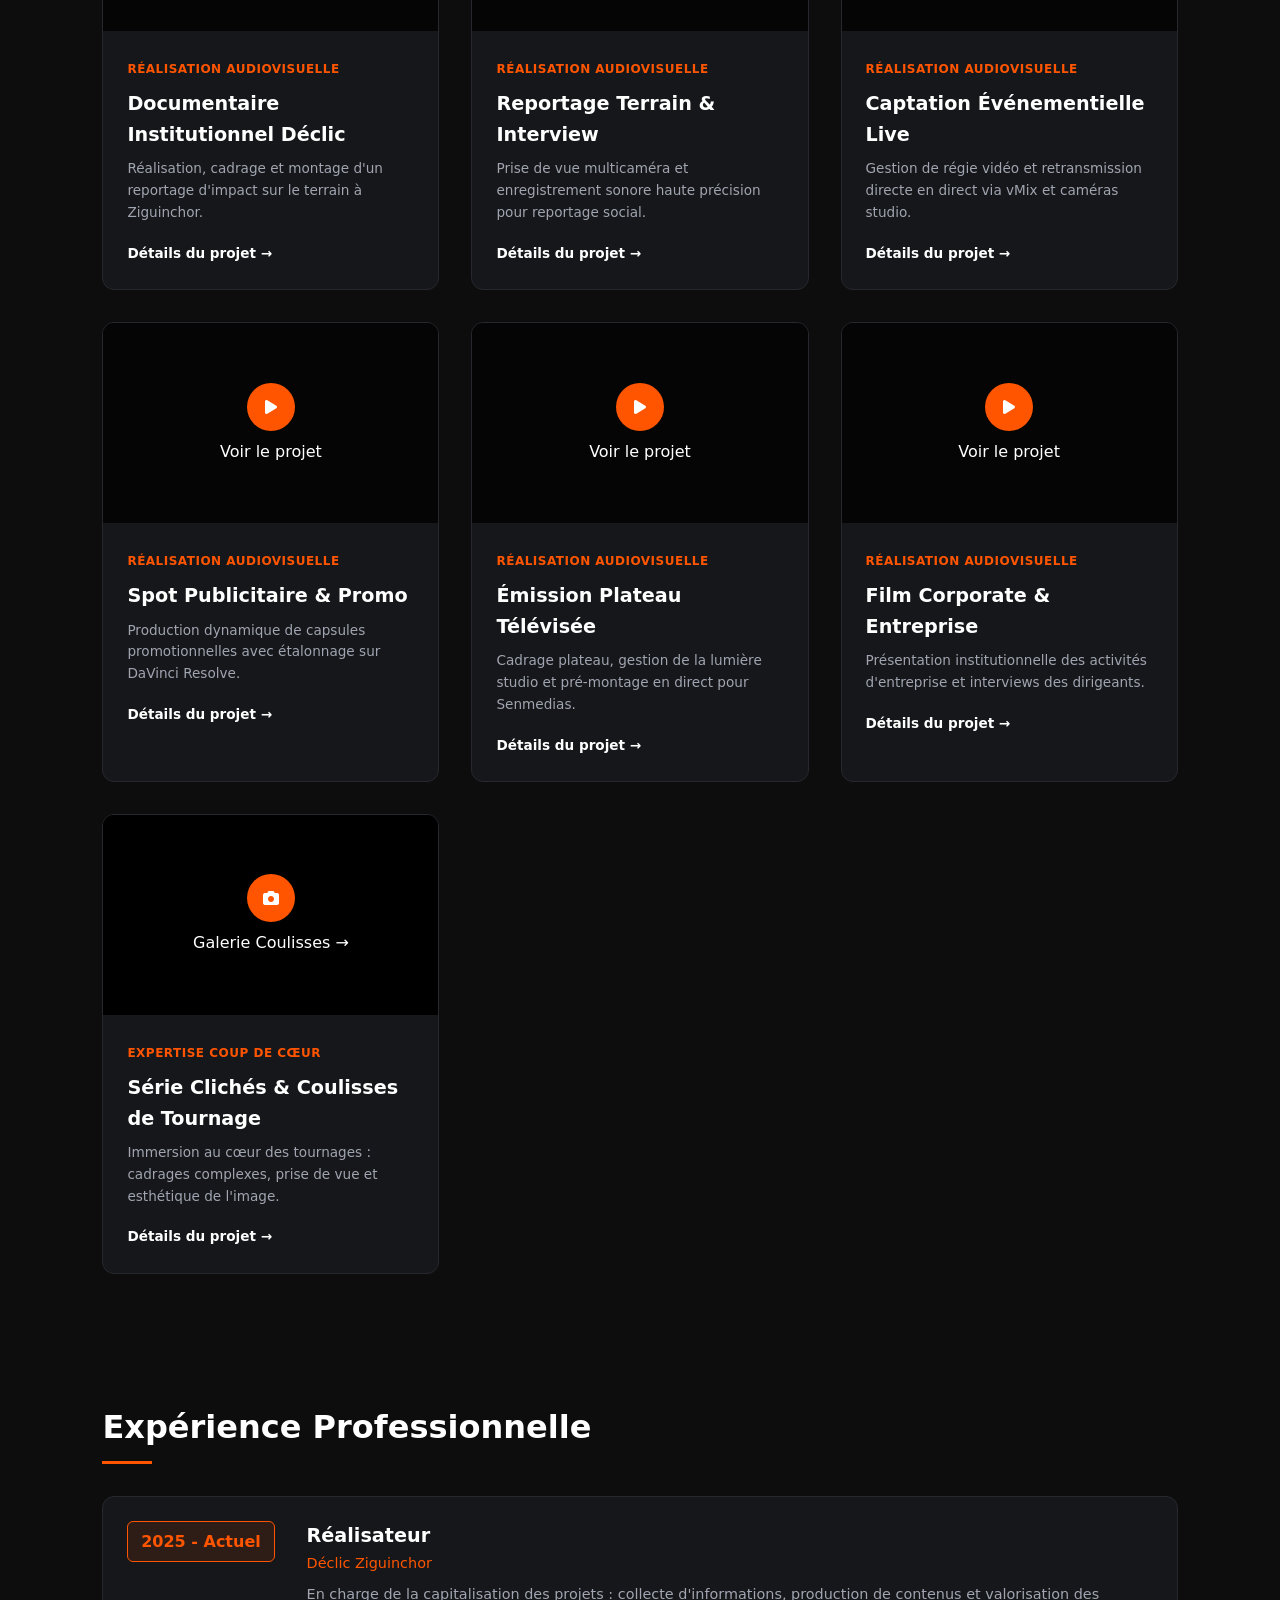
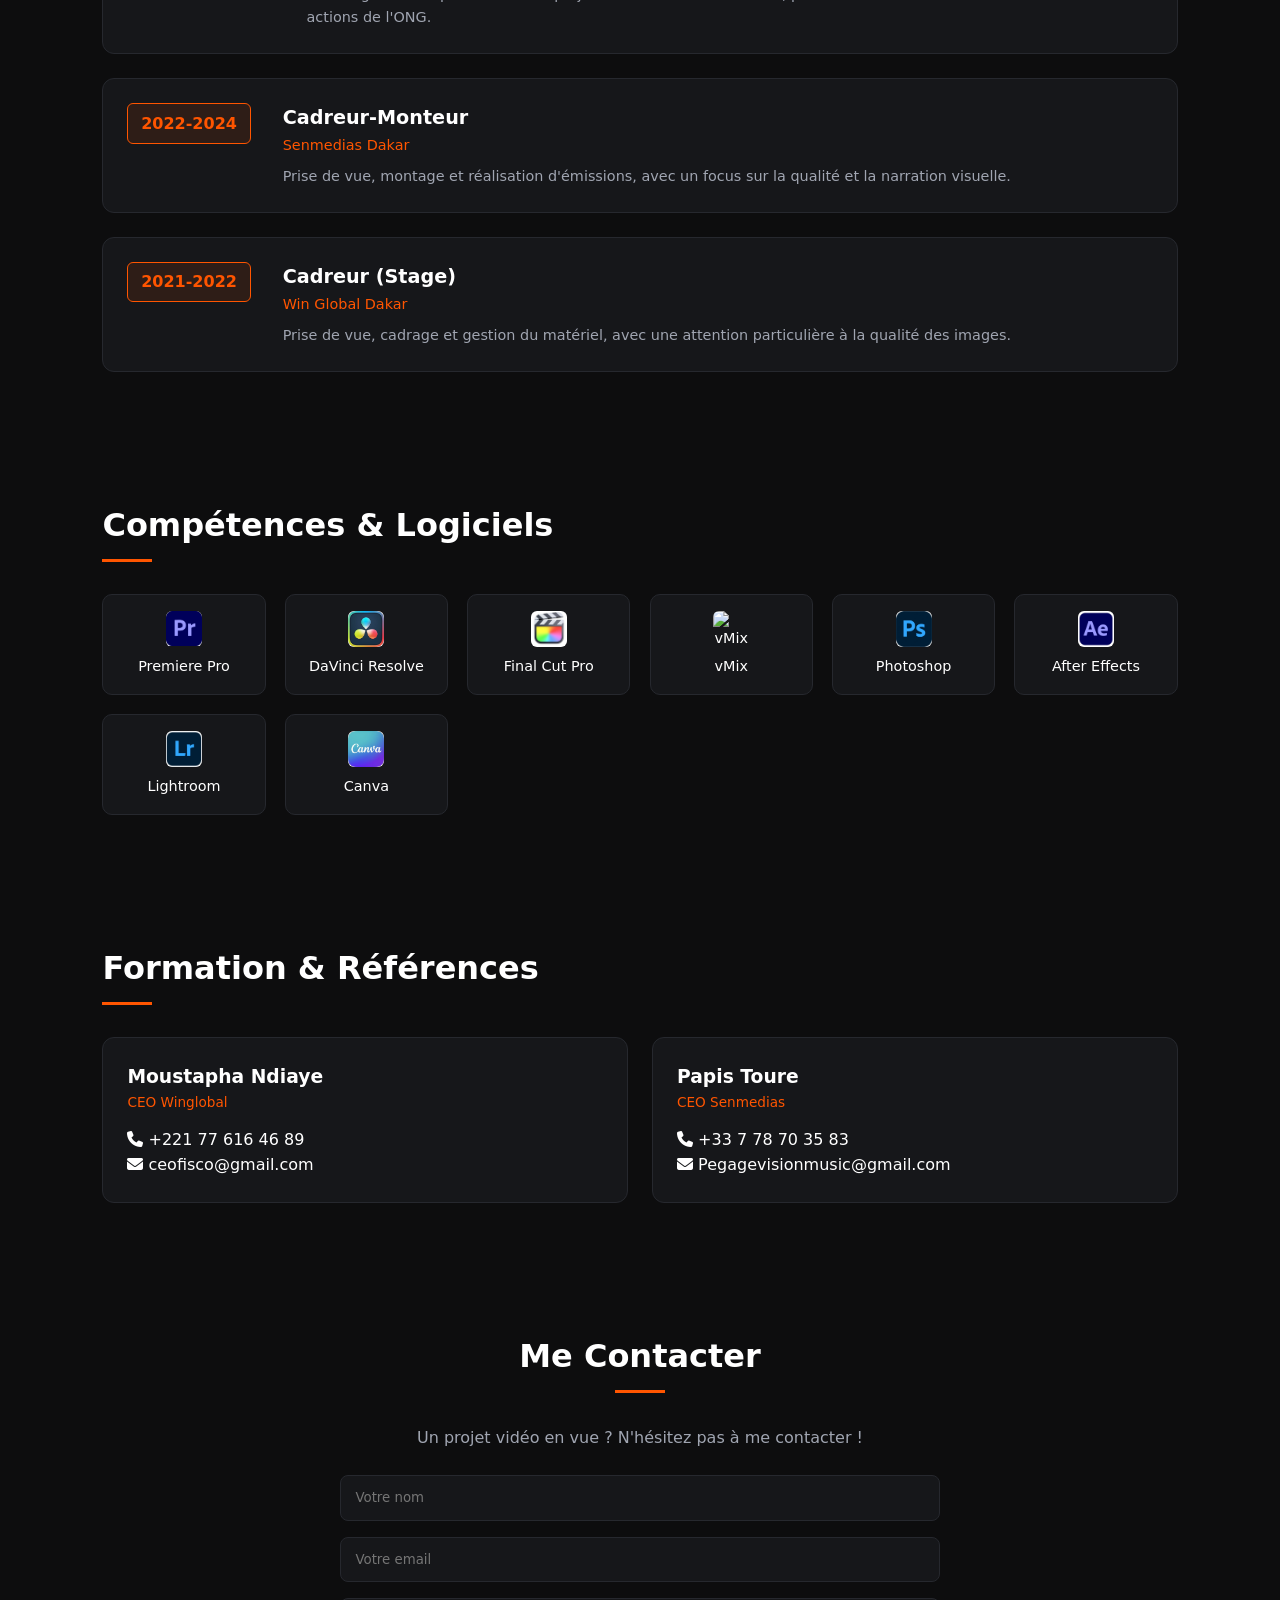
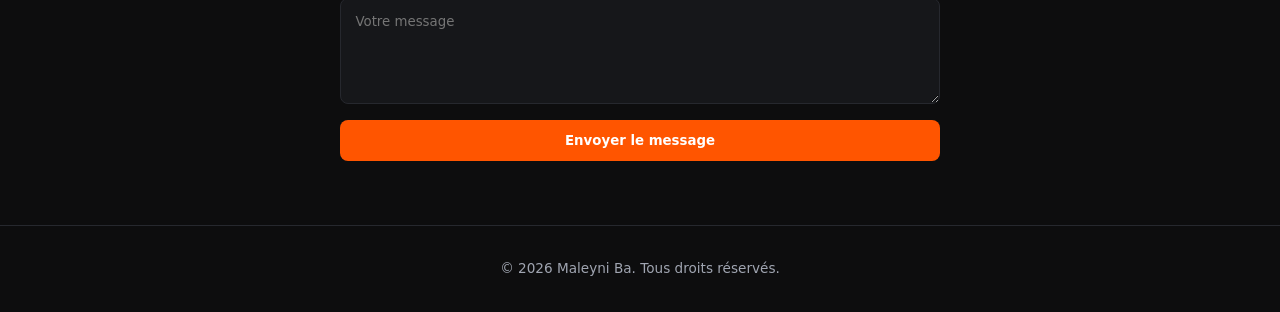
==== commit e96ddf31: "Correction noms de fichiers icones majuscules et espaces" ====
--- a/index.html
+++ b/index.html
@@ -68,11 +68,11 @@
         <span>Prise de vue</span>
       </div>
       <div class="skill-badge badge-4">
-        <img src="assets/images/Finalcut.jpg" alt="Lightroom" class="badge-icon" />
+        <img src="assets/images/finalcut.jpg" alt="Finalcut" class="badge-icon" />
         <span>Réalisation</span>
       </div>
       <div class="skill-badge badge-5">
-        <img src="assets/images/After Effect Logo (Adobe).jpg" alt="vMix" class="badge-icon" />
+        <img src="assets/images/vmix.jpg" alt="vMix" class="badge-icon" />
         <span>Captation Live</span>
       </div>
     </div>
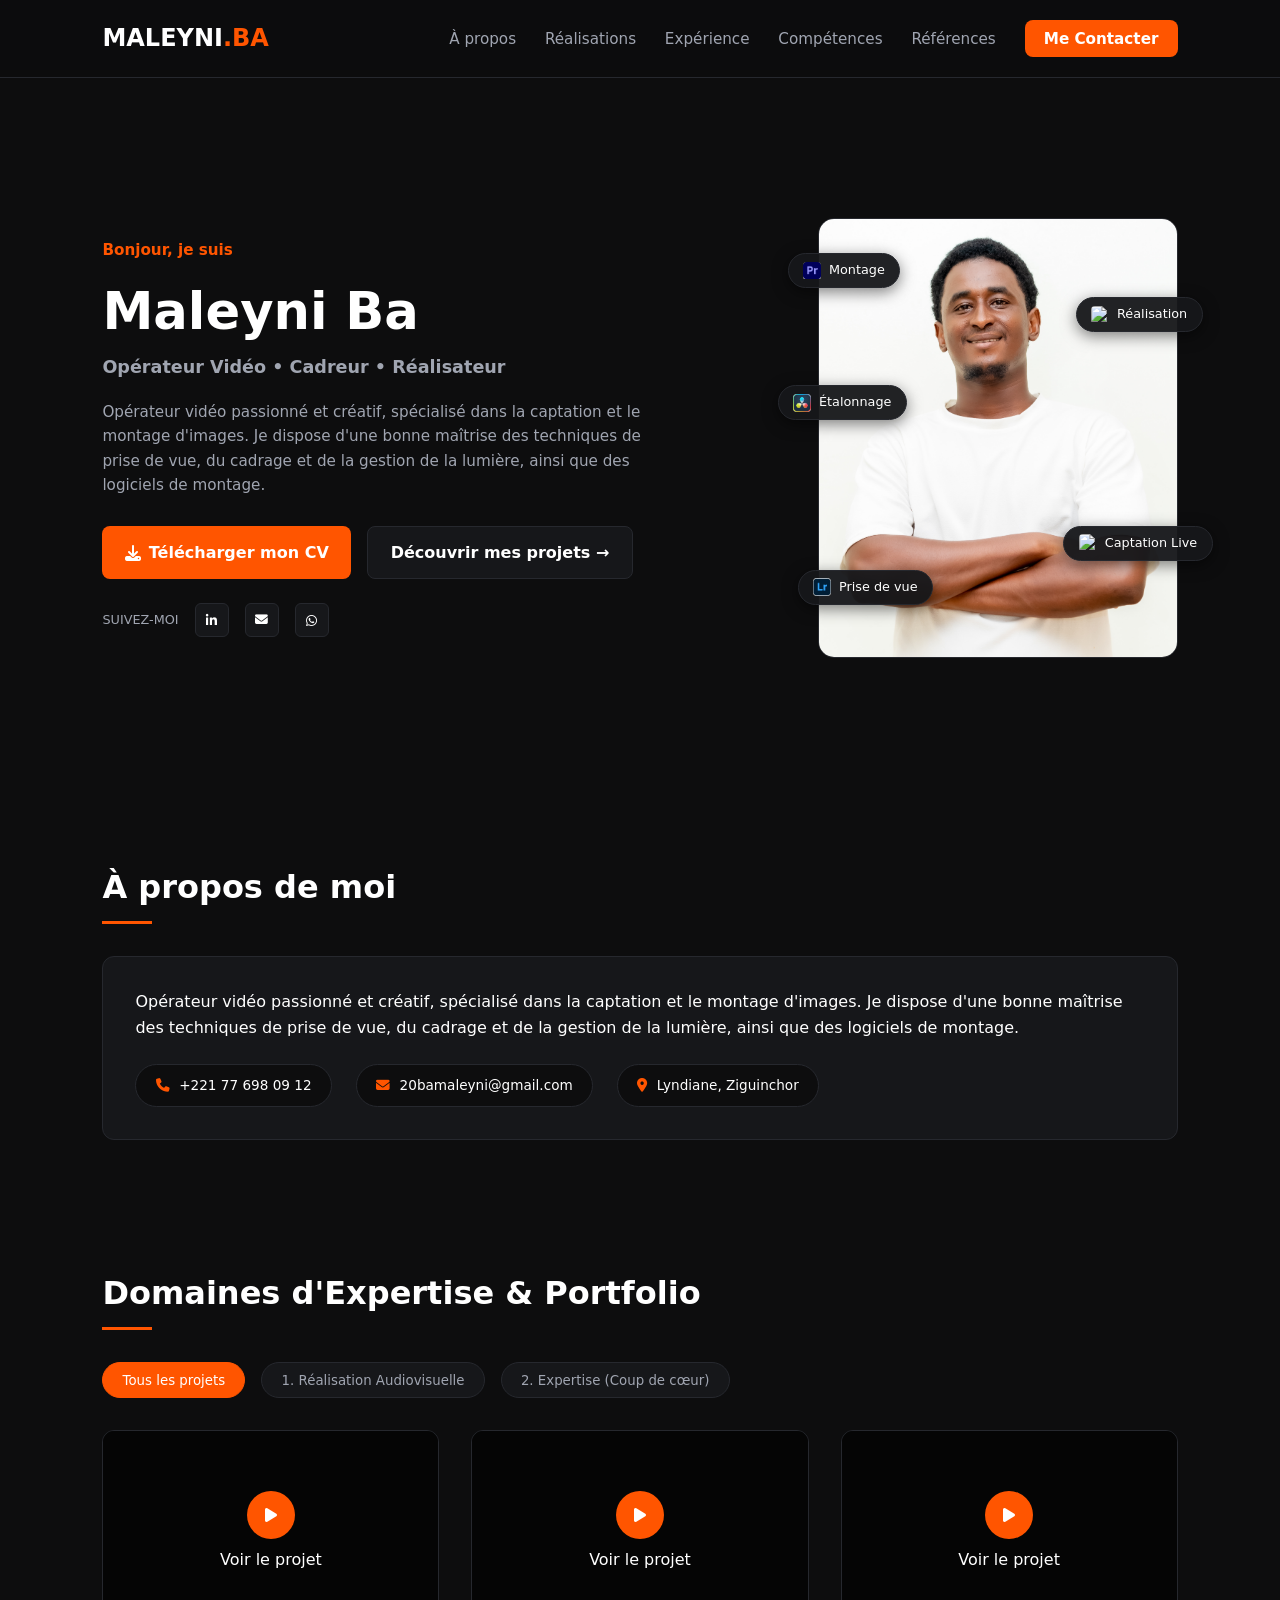
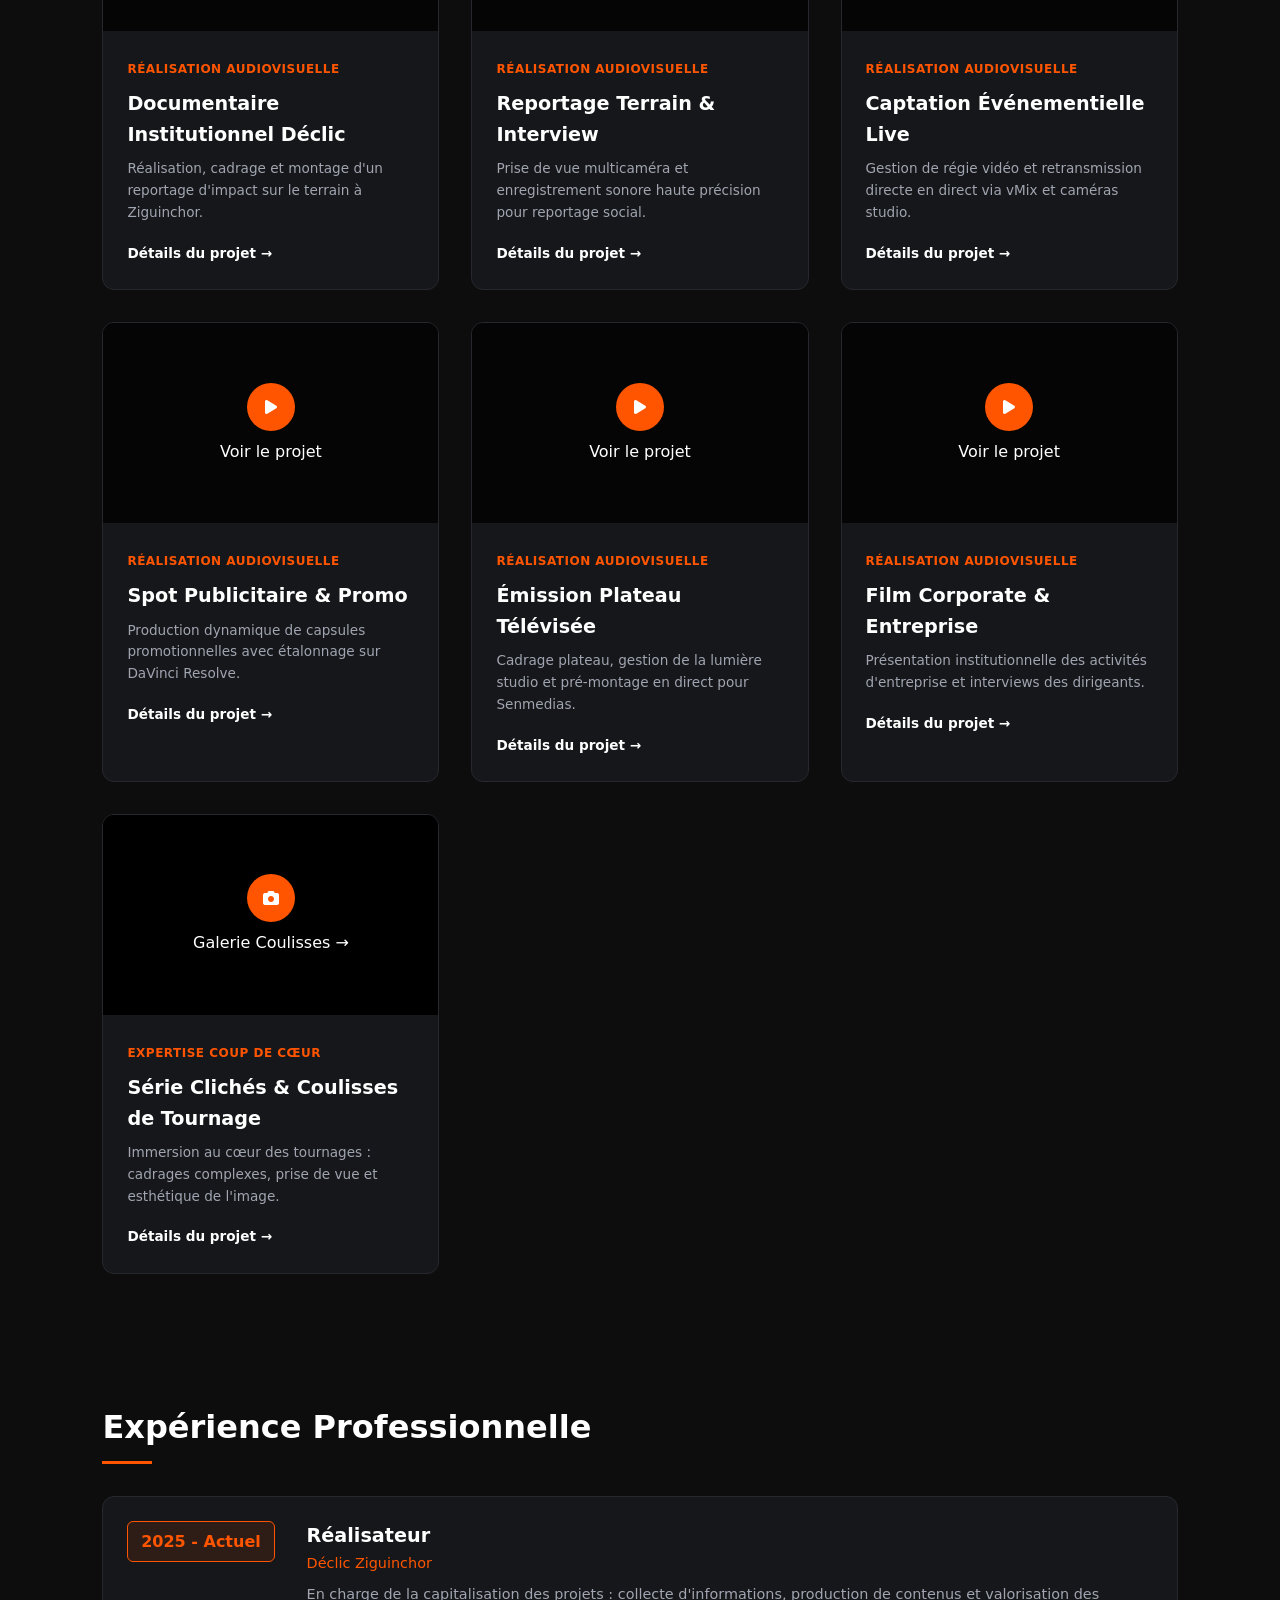
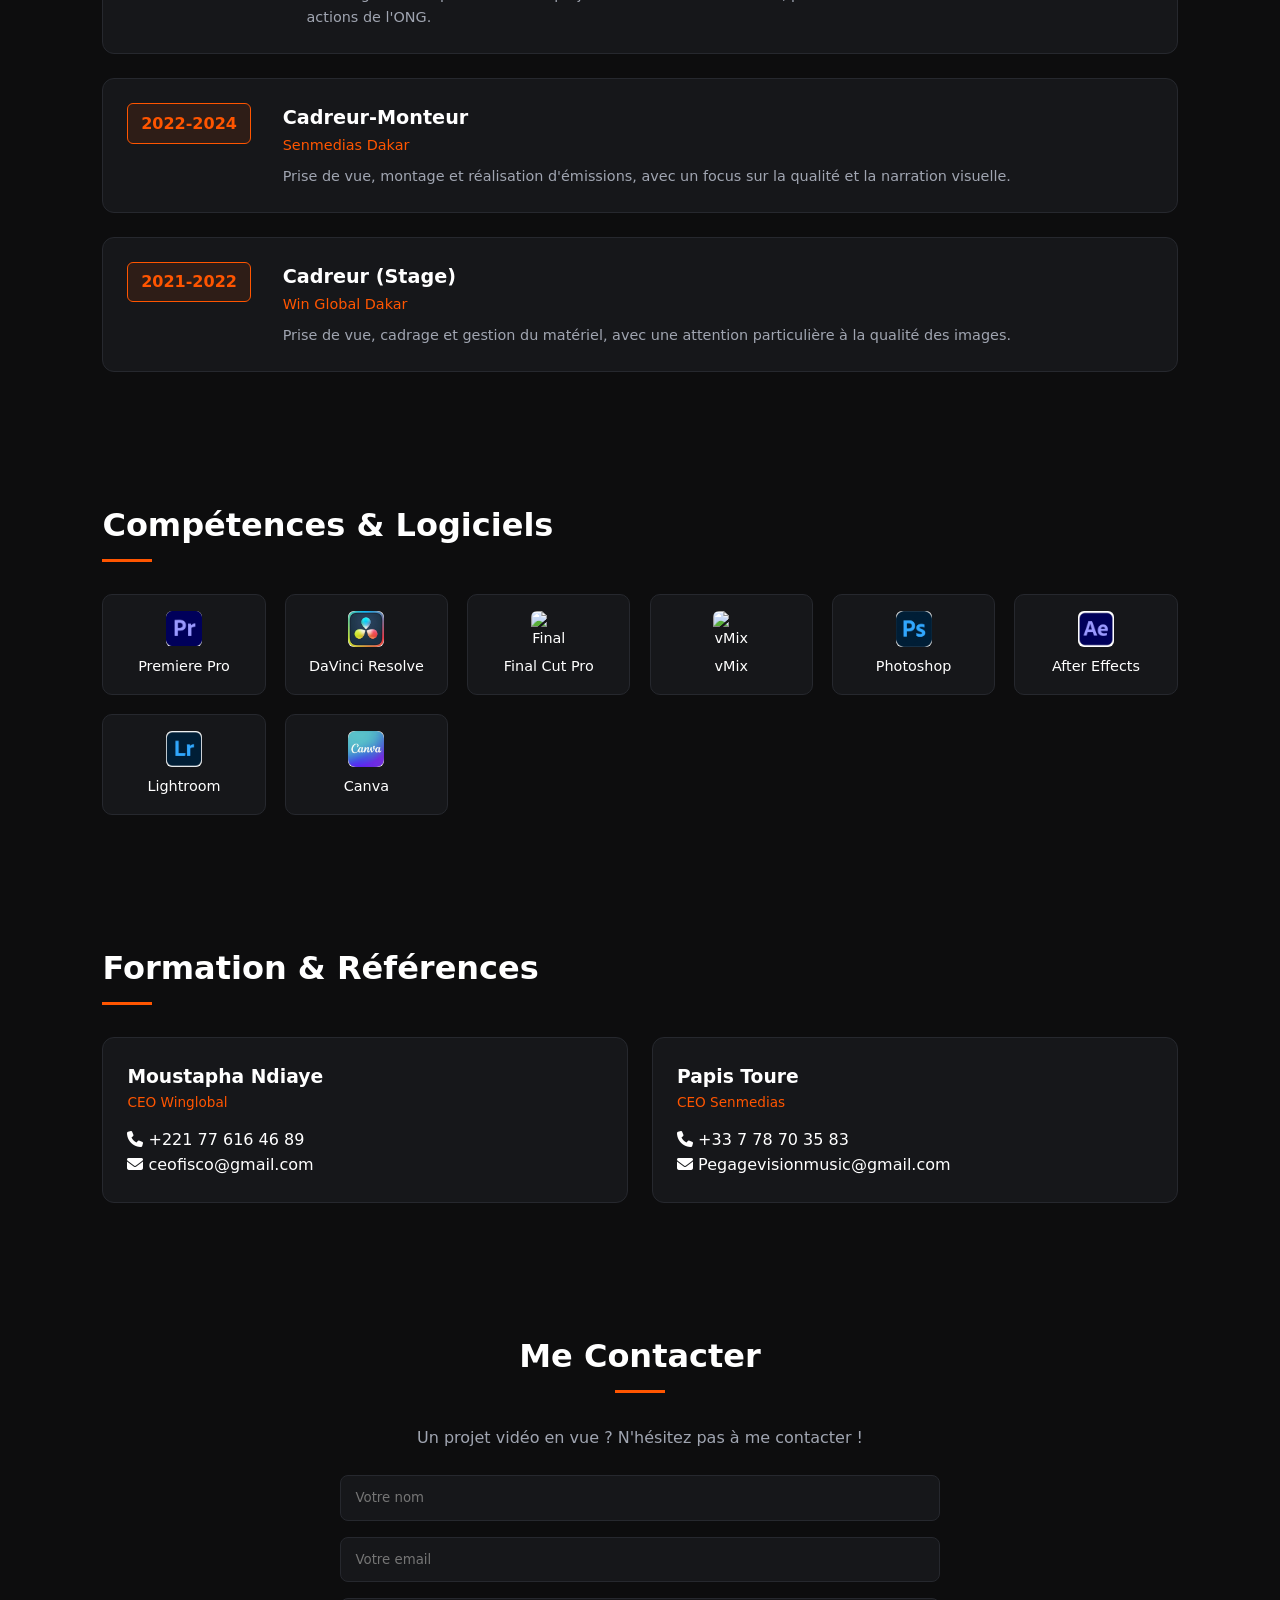
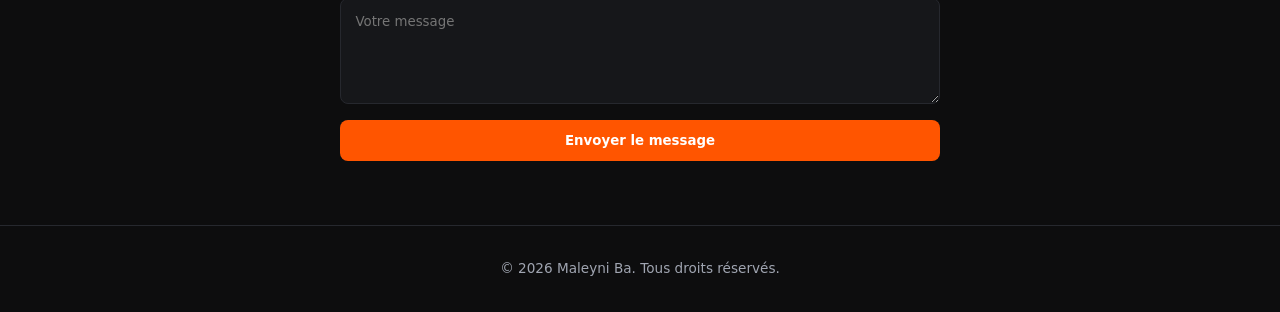
==== commit d85f1d44: "Correction finale icônes" ====
--- a/index.html
+++ b/index.html
@@ -253,8 +253,8 @@
     <div class="skills-grid">
       <div class="skill-card"><img src="assets/images/premierepro.jpg" alt="Premiere Pro"> Premiere Pro</div>
       <div class="skill-card"><img src="assets/images/Davinci.jpg" alt="DaVinci Resolve"> DaVinci Resolve</div>
-      <div class="skill-card"><img src="assets/images/Finalcut.jpg" alt="Final Cut Pro"> Final Cut Pro</div>
-      <div class="skill-card"><img src="assets/images/vMix.jpg" alt="vMix"> vMix</div>
+      <div class="skill-card"><img src="assets/images/finalcut.jpg" alt="Final Cut Pro"> Final Cut Pro</div>
+      <div class="skill-card"><img src="assets/images/vmix.jpg" alt="vMix"> vMix</div>
       <div class="skill-card"><img src="assets/images/Adobe Photoshop logo.jpg" alt="Photoshop"> Photoshop</div>
       <div class="skill-card"><img src="assets/images/After Effect Logo (Adobe).jpg" alt="After Effects"> After Effects</div>
       <div class="skill-card"><img src="assets/images/Lightroom.jpg" alt="Lightroom"> Lightroom</div>
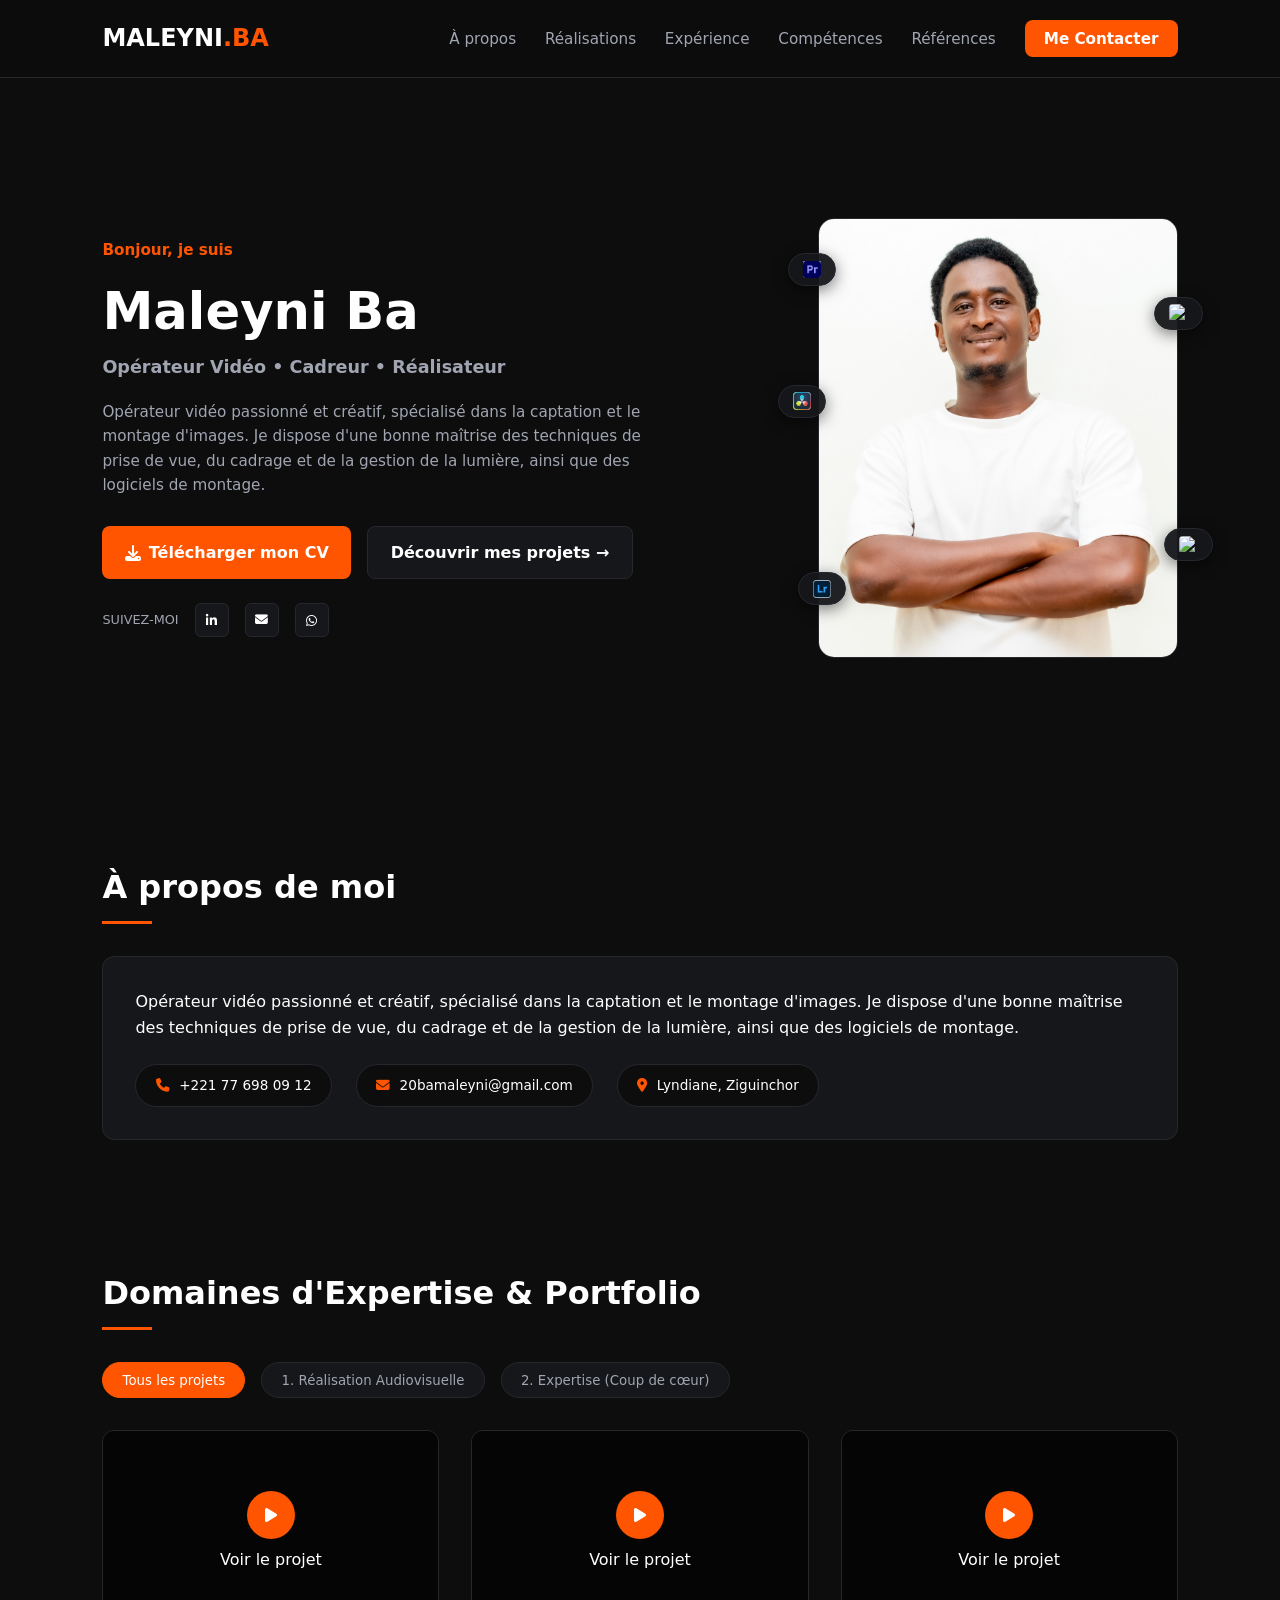
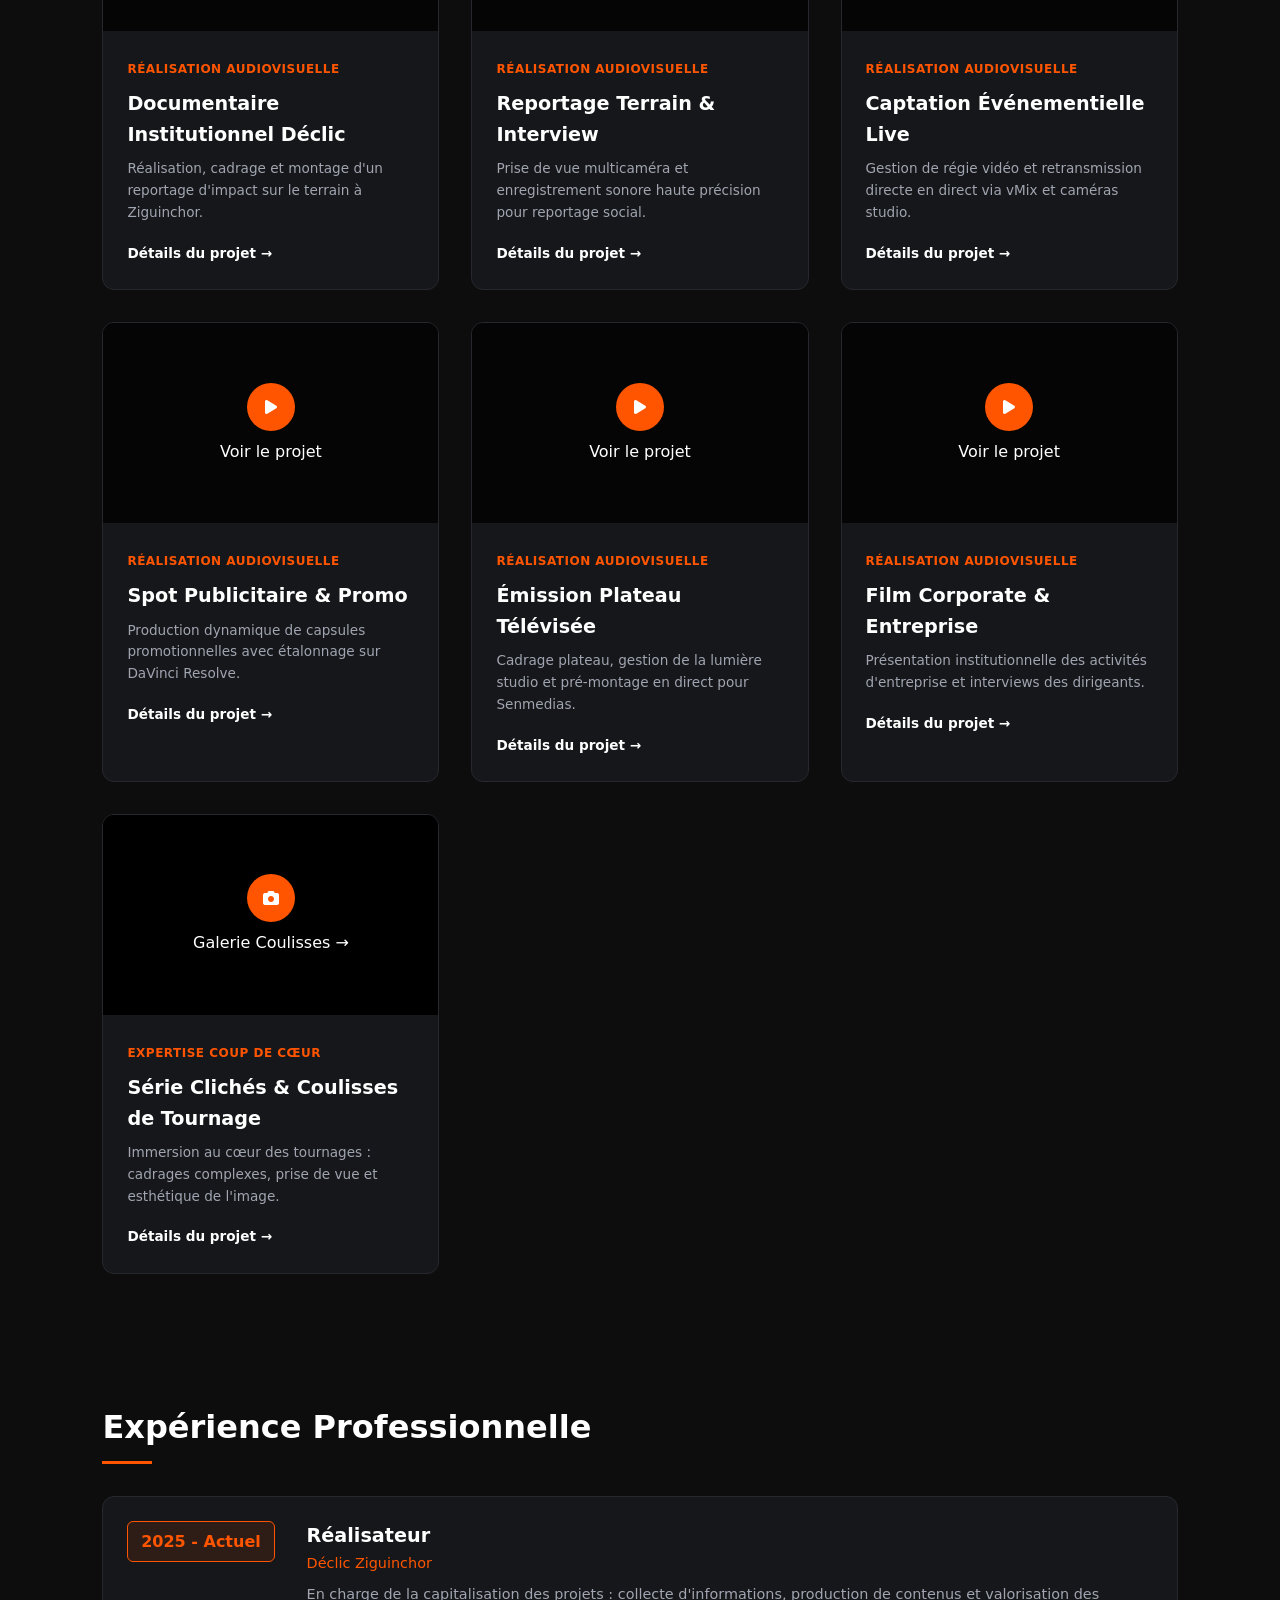
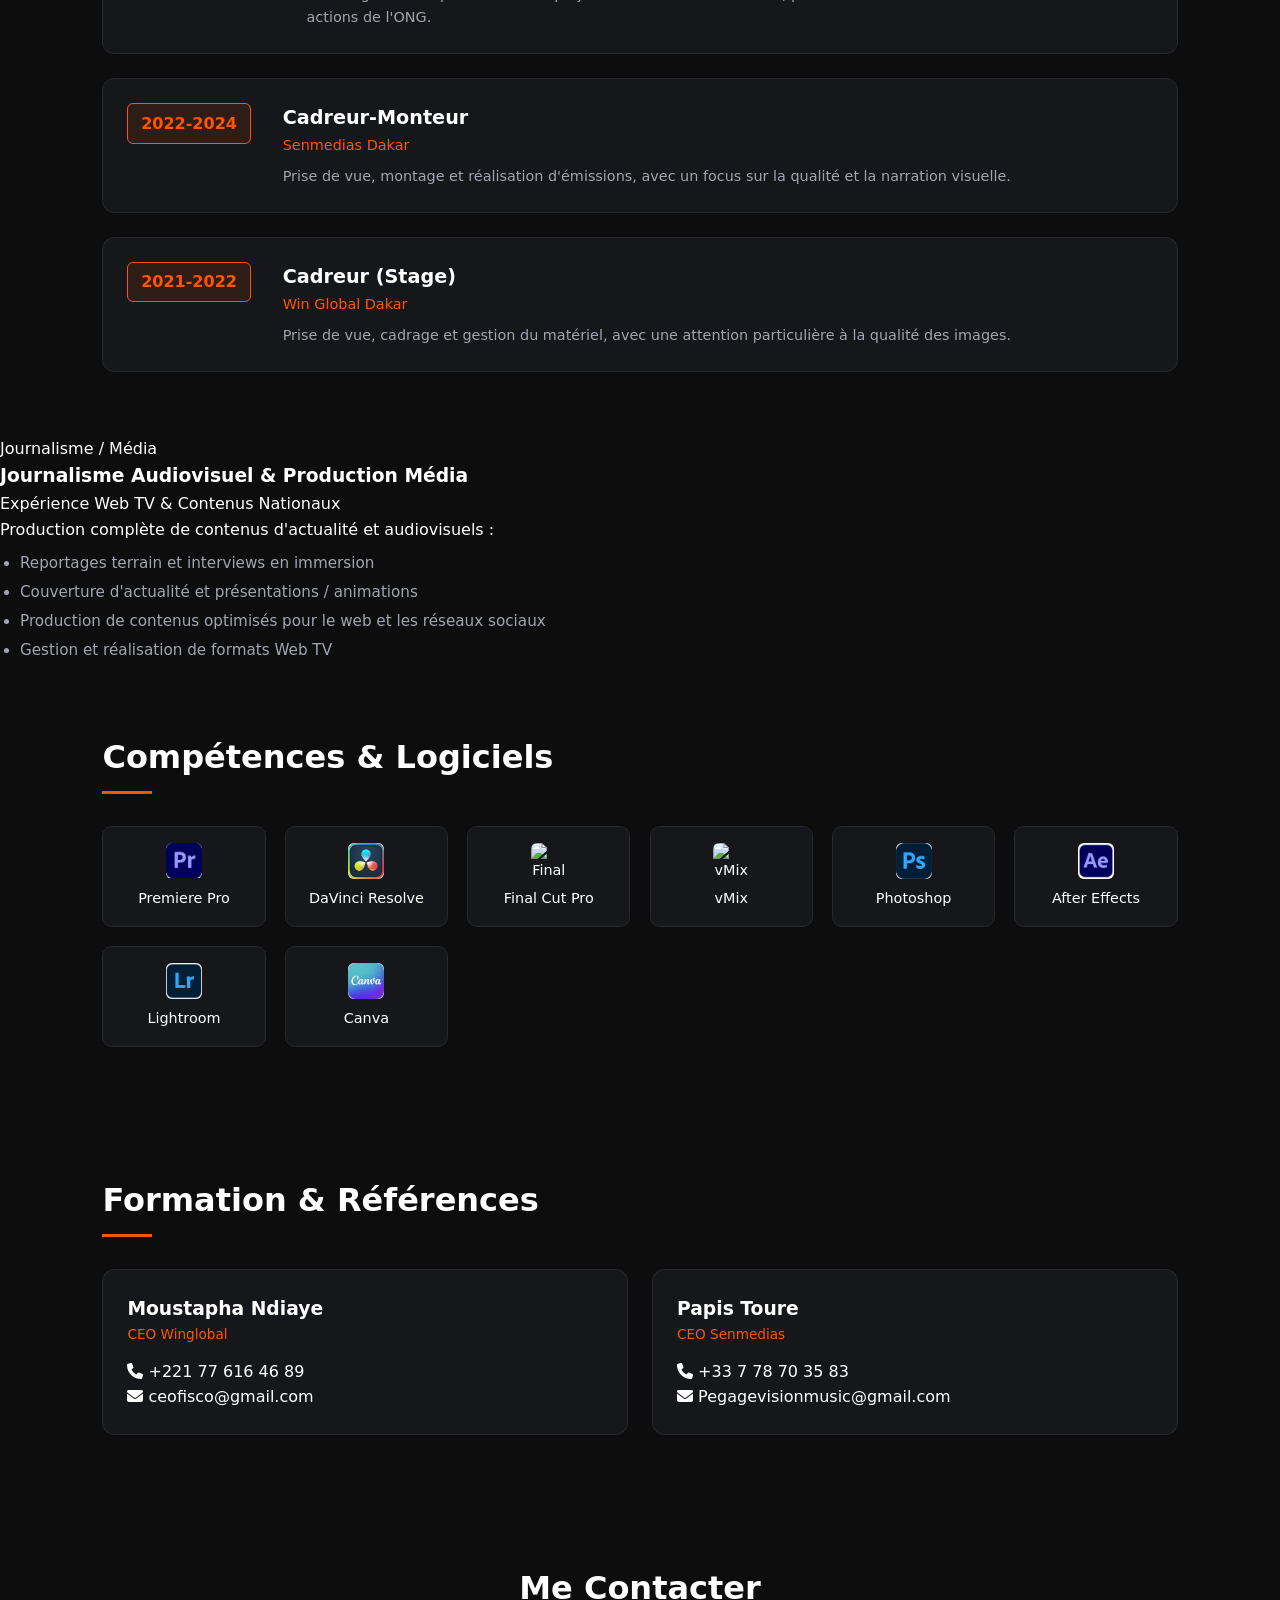
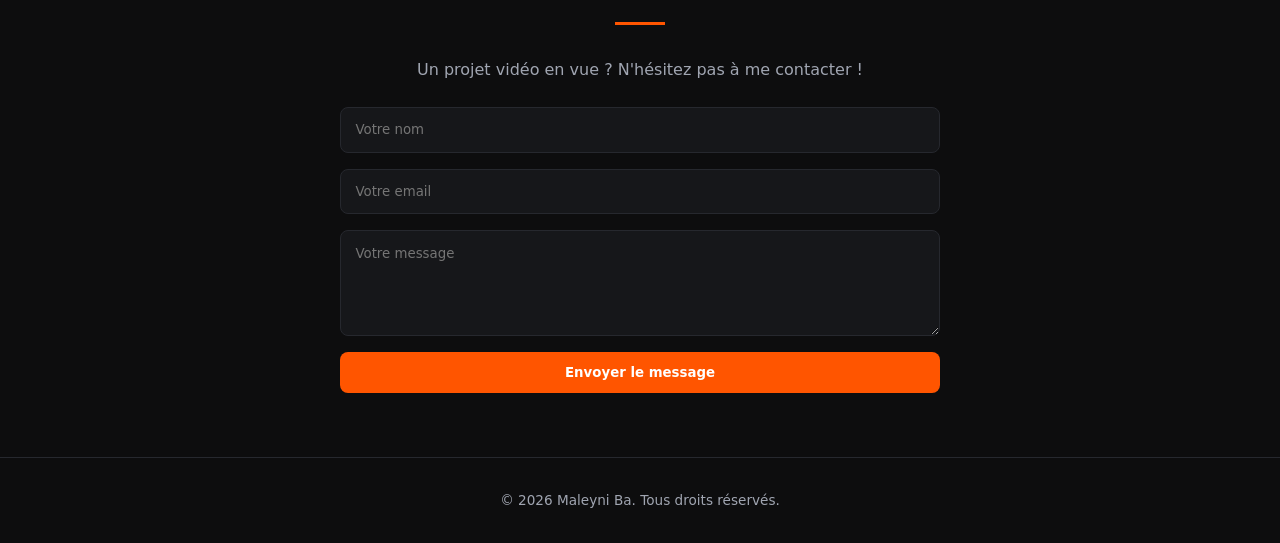
==== commit 0ec6cd11: "Ajout experience media et journalisme" ====
--- a/index.html
+++ b/index.html
@@ -57,23 +57,23 @@
       
       <div class="skill-badge badge-1">
         <img src="assets/images/premierepro.jpg" alt="Premiere Pro" class="badge-icon" />
-        <span>Montage</span>
+        
       </div>
       <div class="skill-badge badge-2">
         <img src="assets/images/Davinci.jpg" alt="DaVinci" class="badge-icon" />
-        <span>Étalonnage</span>
+        
       </div>
       <div class="skill-badge badge-3">
         <img src="assets/images/Lightroom.jpg" alt="Lightroom" class="badge-icon" />
-        <span>Prise de vue</span>
+        
       </div>
       <div class="skill-badge badge-4">
         <img src="assets/images/finalcut.jpg" alt="Finalcut" class="badge-icon" />
-        <span>Réalisation</span>
+        
       </div>
       <div class="skill-badge badge-5">
         <img src="assets/images/vmix.jpg" alt="vMix" class="badge-icon" />
-        <span>Captation Live</span>
+        
       </div>
     </div>
   </section>
@@ -246,6 +246,23 @@
       </div>
     </div>
   </section>
+    <!-- EXPÉRIENCE 4 : EXPÉRIENCE MÉDIA -->
+<div class="experience-card">
+  <div class="exp-date">Journalisme / Média</div>
+  <div class="exp-details">
+    <h3 class="exp-title">Journalisme Audiovisuel & Production Média</h3>
+    <span class="exp-company">Expérience Web TV & Contenus Nationaux</span>
+    <p class="exp-desc">
+      Production complète de contenus d'actualité et audiovisuels :
+    </p>
+    <ul class="exp-list">
+      <li>Reportages terrain et interviews en immersion</li>
+      <li>Couverture d'actualité et présentations / animations</li>
+      <li>Production de contenus optimisés pour le web et les réseaux sociaux</li>
+      <li>Gestion et réalisation de formats Web TV</li>
+    </ul>
+  </div>
+</div>
 
   <!-- COMPÉTENCES -->
   <section class="skills-section" id="competences">
--- a/css/style.css
+++ b/css/style.css
@@ -473,4 +473,16 @@
   .project-grid-info {
     grid-template-columns: 1fr;
   }
+}
+
+.exp-list {
+  margin-top: 10px;
+  padding-left: 20px;
+  color: var(--text-muted, #a0a0a0);
+}
+
+.exp-list li {
+  margin-bottom: 6px;
+  font-size: 0.95rem;
+  line-height: 1.5;
 }
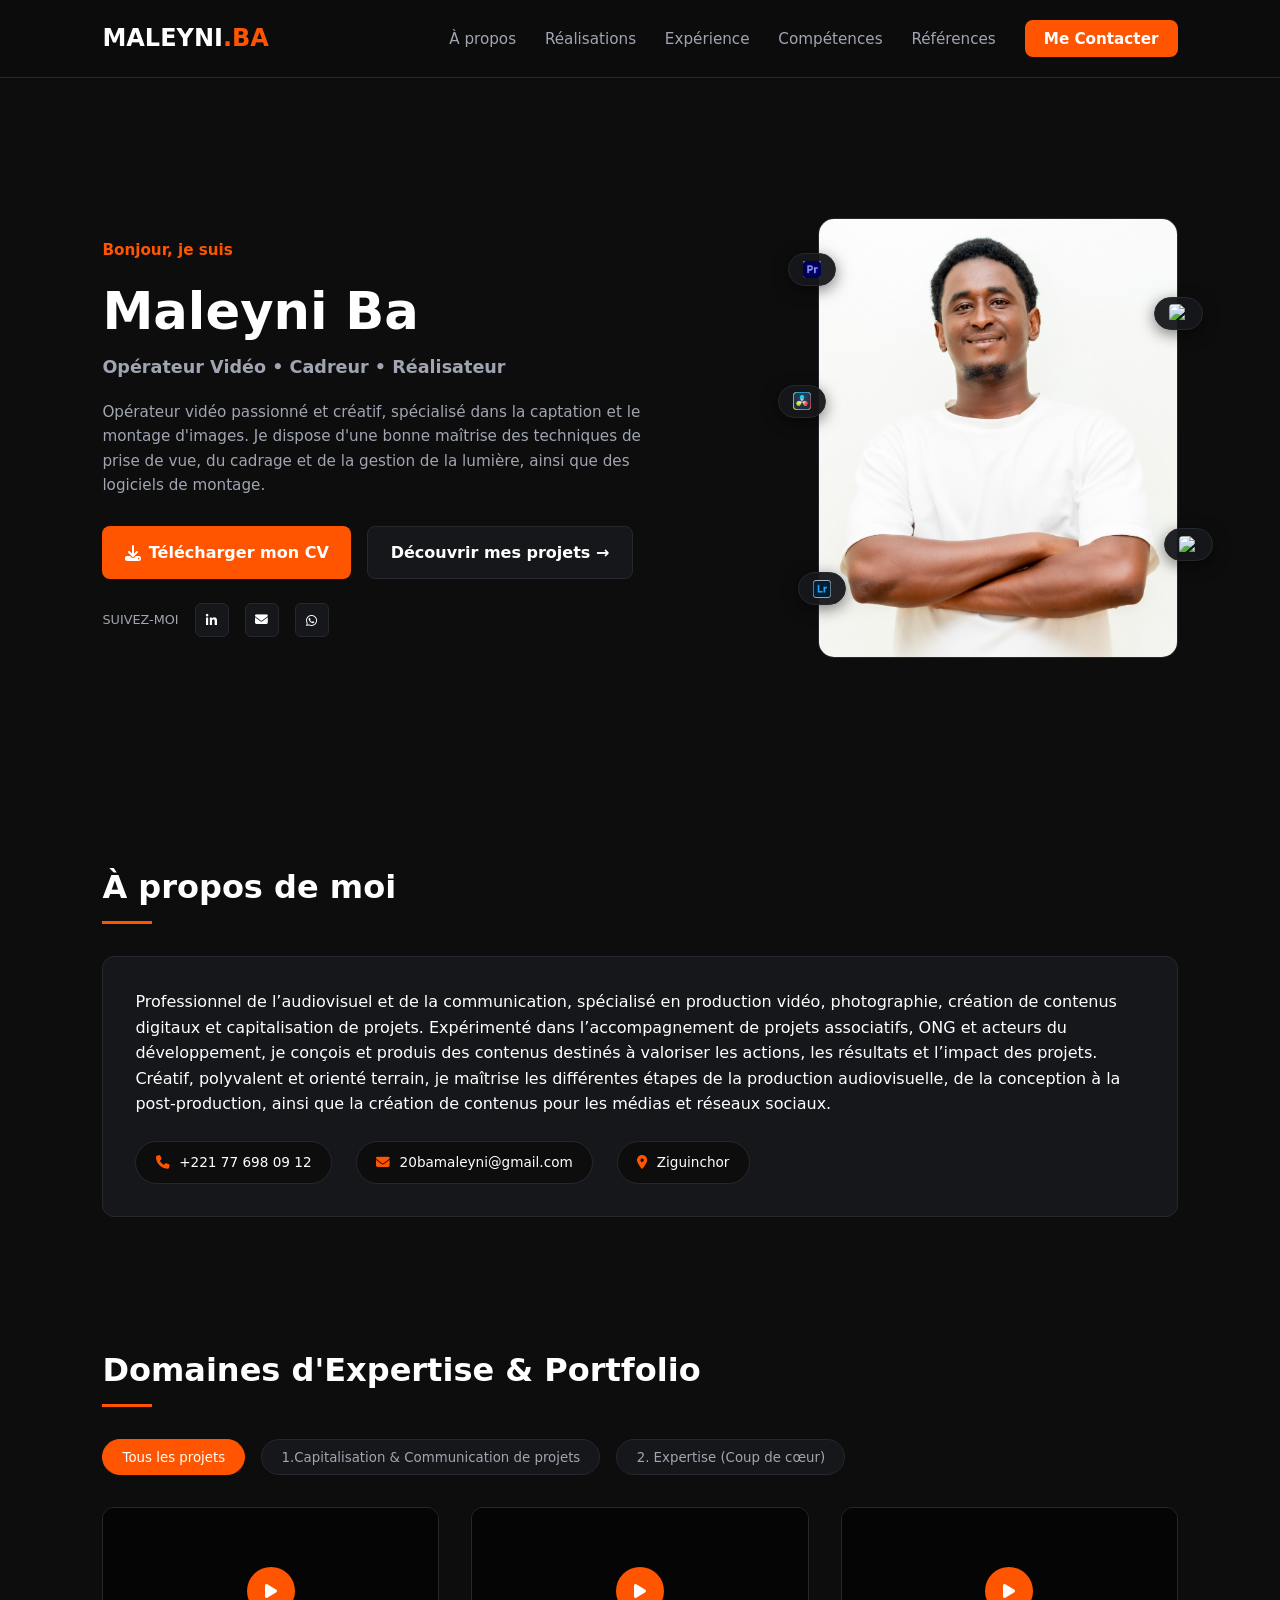
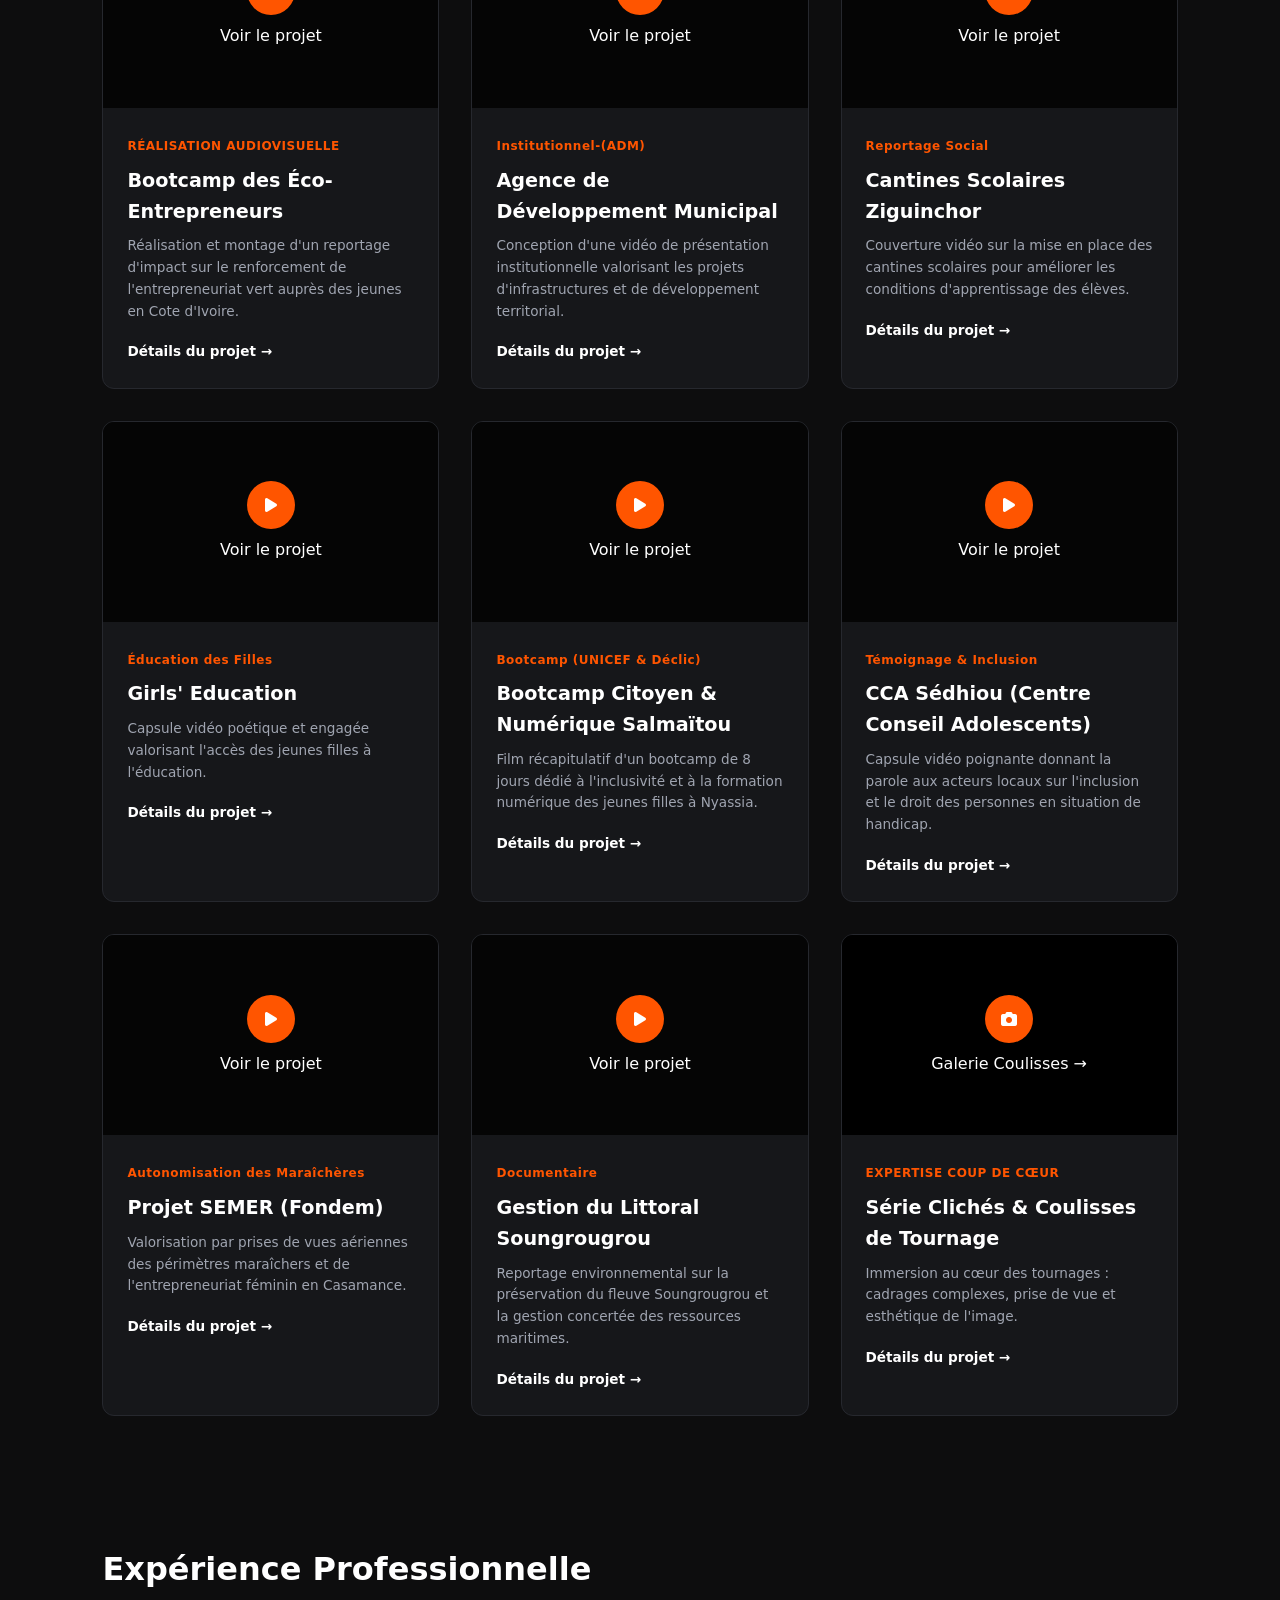
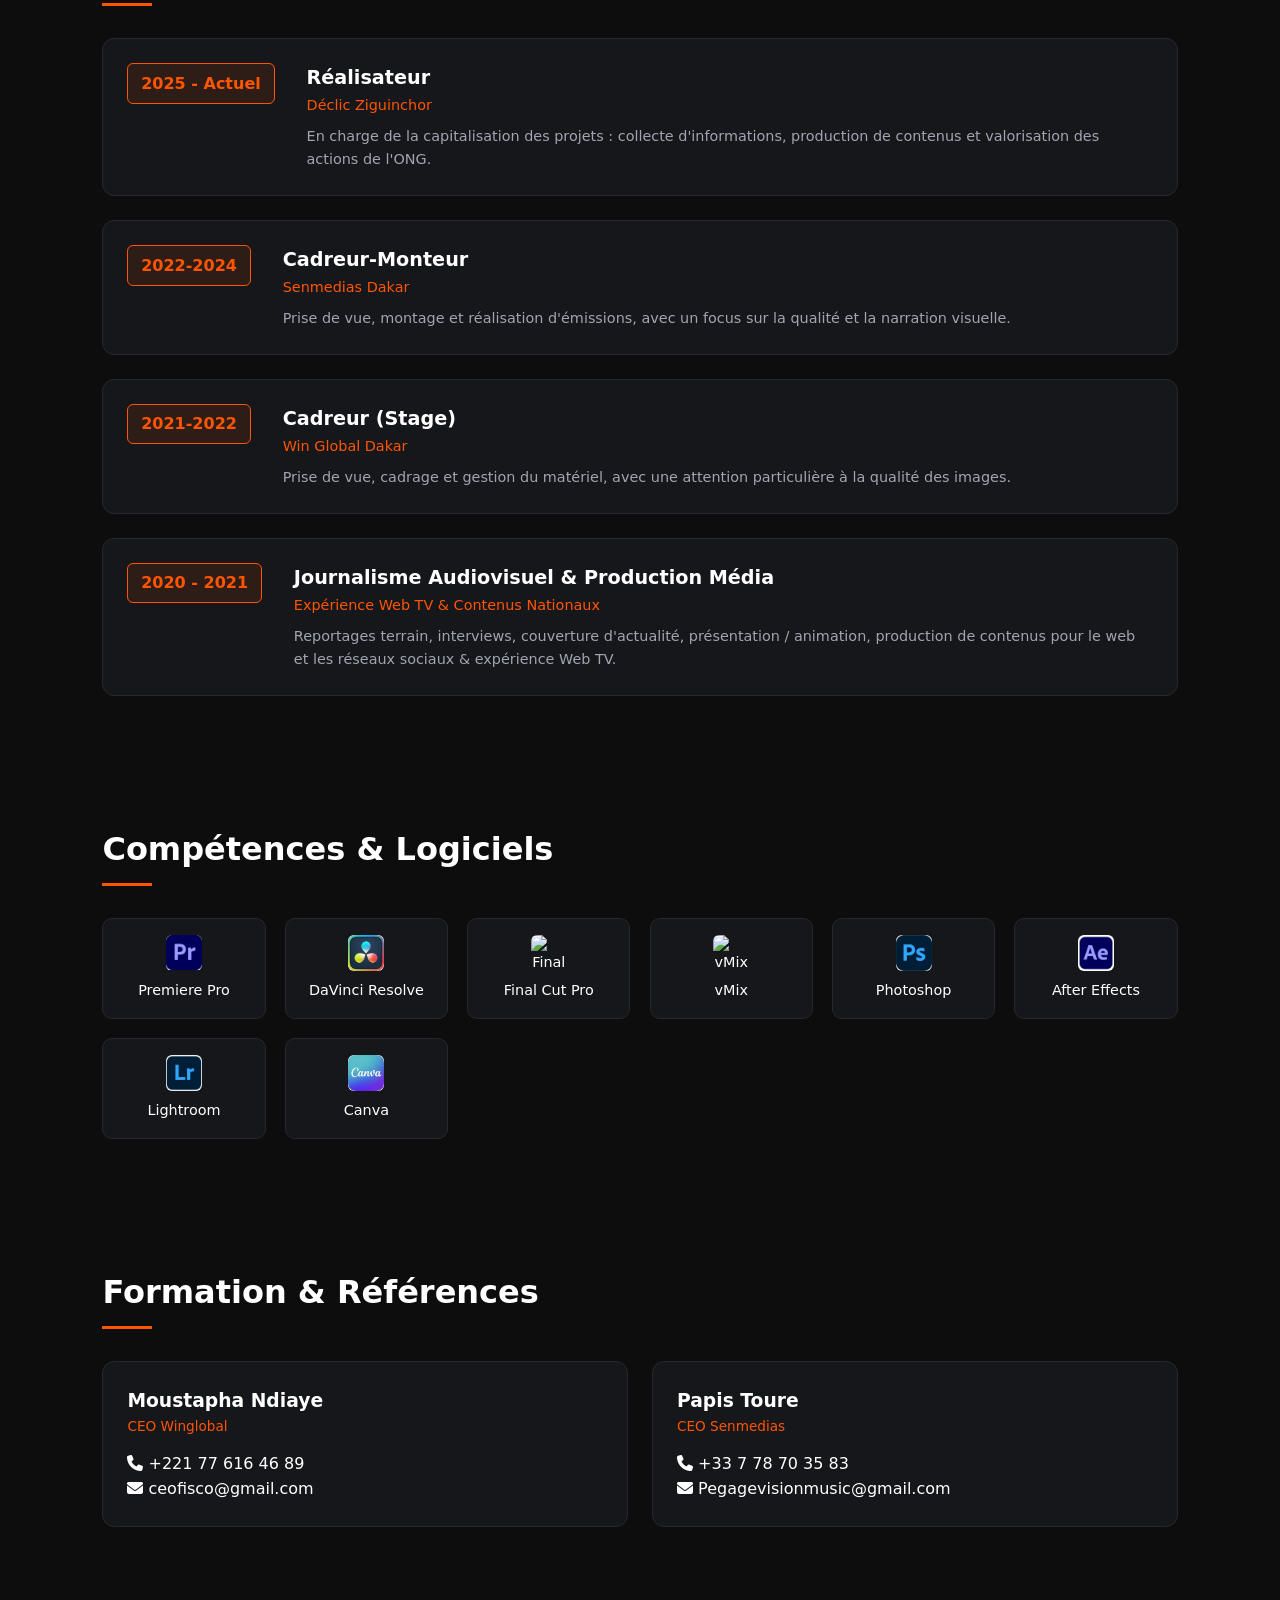
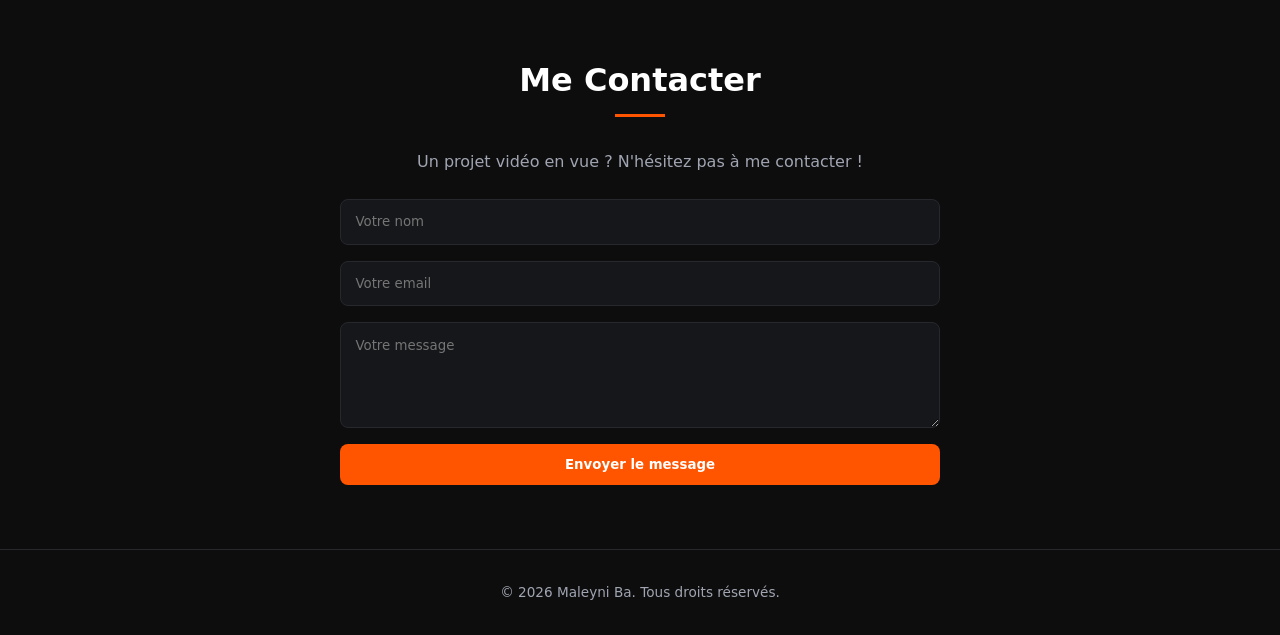
==== commit a5ab36bd: "Mise a jour du portfolio" ====
--- a/index.html
+++ b/index.html
@@ -45,7 +45,7 @@
       </div>
       <div class="social-links">
         <span>SUIVEZ-MOI</span>
-        <a href="https://linkedin.com" target="_blank"><i class="fa-brands fa-linkedin-in"></i></a>
+        <a href="https://www.linkedin.com/in/maleyni-ba-8789ba223?utm_source=share_via&utm_content=profile&utm_medium=member_android" target="_blank"><i class="fa-brands fa-linkedin-in"></i></a>
         <a href="mailto:20bamaleyni@gmail.com"><i class="fa-solid fa-envelope"></i></a>
         <a href="https://wa.me/221776980912" target="_blank"><i class="fa-brands fa-whatsapp"></i></a>
       </div>
@@ -83,12 +83,12 @@
     <h2 class="section-title">À propos de moi</h2>
     <div class="about-card">
       <p>
-        Opérateur vidéo passionné et créatif, spécialisé dans la captation et le montage d'images. Je dispose d'une bonne maîtrise des techniques de prise de vue, du cadrage et de la gestion de la lumière, ainsi que des logiciels de montage.
+        Professionnel de l’audiovisuel et de la communication, spécialisé en production vidéo, photographie, création de contenus digitaux et capitalisation de projets. Expérimenté dans l’accompagnement de projets associatifs, ONG et acteurs du développement, je conçois et produis des contenus destinés à valoriser les actions, les résultats et l’impact des projets. Créatif, polyvalent et orienté terrain, je maîtrise les différentes étapes de la production audiovisuelle, de la conception à la post-production, ainsi que la création de contenus pour les médias et réseaux sociaux.
       </p>
       <div class="contact-pills">
         <div class="pill"><i class="fa-solid fa-phone"></i> +221 77 698 09 12</div>
         <div class="pill"><i class="fa-solid fa-envelope"></i> 20bamaleyni@gmail.com</div>
-        <div class="pill"><i class="fa-solid fa-location-dot"></i> Lyndiane, Ziguinchor</div>
+        <div class="pill"><i class="fa-solid fa-location-dot"></i>Ziguinchor</div>
       </div>
     </div>
   </section>
@@ -98,7 +98,7 @@
   <h2 class="section-title">Domaines d'Expertise & Portfolio</h2>
   <div class="filter-buttons">
     <button class="filter-btn active" data-filter="all">Tous les projets</button>
-    <button class="filter-btn" data-filter="audiovisuel">1. Réalisation Audiovisuelle</button>
+    <button class="filter-btn" data-filter="audiovisuel">1.Capitalisation & Communication de projets</button>
     <button class="filter-btn" data-filter="coup-de-coeur">2. Expertise (Coup de cœur)</button>
   </div>
 
@@ -113,12 +113,28 @@
   </div>
   <div class="card-body">
     <span class="card-tag">RÉALISATION AUDIOVISUELLE</span>
-    <h3 class="card-title">Documentaire Institutionnel Déclic</h3>
-    <p class="card-desc">Réalisation, cadrage et montage d'un reportage d'impact sur le terrain à Ziguinchor.</p>
+    <h3 class="card-title">Bootcamp des Éco-Entrepreneurs</h3>
+    <p class="card-desc">Réalisation et montage d'un reportage d'impact sur le renforcement de l'entrepreneuriat vert auprès des jeunes en Cote d'Ivoire.</p>
     <a href="projet-detail.html?id=declic" class="btn-link">Détails du projet &rarr;</a>
   </div>
 </div>
 
+<!-- PROJET 9-->
+<div class="portfolio-card" data-category="audiovisuel">
+  <div class="card-media" style="background-color: #0d0d0d;">
+    <a href="projet-detail.html?id=declic9" class="play-overlay">
+      <div class="play-icon"><i class="fa-solid fa-play"></i></div>
+      <span>Voir le projet</span>
+    </a>
+  </div>
+  <div class="card-body">
+    <span class="card-tag">Institutionnel-(ADM)</span>
+    <h3 class="card-title">Agence de Développement Municipal</h3>
+    <p class="card-desc">Conception d'une vidéo de présentation institutionnelle valorisant les projets d'infrastructures et de développement territorial.</p>
+    <a href="projet-detail.html?id=declic9" class="btn-link">Détails du projet &rarr;</a>
+  </div>
+</div>
+
 <!-- PROJET 2 -->
 <div class="portfolio-card" data-category="audiovisuel">
   <div class="card-media" style="background-color: #0d0d0d;">
@@ -128,9 +144,9 @@
     </a>
   </div>
   <div class="card-body">
-    <span class="card-tag">RÉALISATION AUDIOVISUELLE</span>
-    <h3 class="card-title">Reportage Terrain & Interview</h3>
-    <p class="card-desc">Prise de vue multicaméra et enregistrement sonore haute précision pour reportage social.</p>
+    <span class="card-tag">Reportage Social</span>
+    <h3 class="card-title">Cantines Scolaires Ziguinchor</h3>
+    <p class="card-desc">Couverture vidéo sur la mise en place des cantines scolaires pour améliorer les conditions d'apprentissage des élèves.</p>
     <a href="projet-detail.html?id=projet2" class="btn-link">Détails du projet &rarr;</a>
   </div>
 </div>
@@ -144,13 +160,45 @@
     </a>
   </div>
   <div class="card-body">
-    <span class="card-tag">RÉALISATION AUDIOVISUELLE</span>
-    <h3 class="card-title">Captation Événementielle Live</h3>
-    <p class="card-desc">Gestion de régie vidéo et retransmission directe en direct via vMix et caméras studio.</p>
+    <span class="card-tag">Éducation des Filles</span>
+    <h3 class="card-title">Girls' Education</h3>
+    <p class="card-desc">Capsule vidéo poétique et engagée valorisant l'accès des jeunes filles à l'éducation.</p>
     <a href="projet-detail.html?id=projet3" class="btn-link">Détails du projet &rarr;</a>
   </div>
 </div>
 
+<!-- PROJET 6 -->
+<div class="portfolio-card" data-category="audiovisuel">
+  <div class="card-media" style="background-color: #0d0d0d;">
+    <a href="projet-detail.html?id=projet6" class="play-overlay">
+      <div class="play-icon"><i class="fa-solid fa-play"></i></div>
+      <span>Voir le projet</span>
+    </a>
+  </div>
+  <div class="card-body">
+    <span class="card-tag">Bootcamp (UNICEF & Déclic)</span>
+    <h3 class="card-title">Bootcamp Citoyen & Numérique Salmaïtou</h3>
+    <p class="card-desc">Film récapitulatif d'un bootcamp de 8 jours dédié à l'inclusivité et à la formation numérique des jeunes filles à Nyassia.</p>
+    <a href="projet-detail.html?id=projet6" class="btn-link">Détails du projet &rarr;</a>
+  </div>
+</div>
+
+<!-- PROJET 8-->
+<div class="portfolio-card" data-category="audiovisuel">
+  <div class="card-media" style="background-color: #0d0d0d;">
+    <a href="projet-detail.html?id=projet8" class="play-overlay">
+      <div class="play-icon"><i class="fa-solid fa-play"></i></div>
+      <span>Voir le projet</span>
+    </a>
+  </div>
+  <div class="card-body">
+    <span class="card-tag">Témoignage & Inclusion</span>
+    <h3 class="card-title">CCA Sédhiou (Centre Conseil Adolescents)</h3>
+    <p class="card-desc">Capsule vidéo poignante donnant la parole aux acteurs locaux sur l'inclusion et le droit des personnes en situation de handicap.</p>
+    <a href="projet-detail.html?id=projet8" class="btn-link">Détails du projet &rarr;</a>
+  </div>
+</div>
+
 <!-- PROJET 4 -->
 <div class="portfolio-card" data-category="audiovisuel">
   <div class="card-media" style="background-color: #0d0d0d;">
@@ -160,9 +208,9 @@
     </a>
   </div>
   <div class="card-body">
-    <span class="card-tag">RÉALISATION AUDIOVISUELLE</span>
-    <h3 class="card-title">Spot Publicitaire & Promo</h3>
-    <p class="card-desc">Production dynamique de capsules promotionnelles avec étalonnage sur DaVinci Resolve.</p>
+    <span class="card-tag">Autonomisation des Maraîchères</span>
+    <h3 class="card-title">Projet SEMER (Fondem)</h3>
+    <p class="card-desc">Valorisation par prises de vues aériennes des périmètres maraîchers et de l'entrepreneuriat féminin en Casamance.</p>
     <a href="projet-detail.html?id=projet4" class="btn-link">Détails du projet &rarr;</a>
   </div>
 </div>
@@ -176,28 +224,13 @@
     </a>
   </div>
   <div class="card-body">
-    <span class="card-tag">RÉALISATION AUDIOVISUELLE</span>
-    <h3 class="card-title">Émission Plateau Télévisée</h3>
-    <p class="card-desc">Cadrage plateau, gestion de la lumière studio et pré-montage en direct pour Senmedias.</p>
+    <span class="card-tag">Documentaire</span>
+    <h3 class="card-title">Gestion du Littoral Soungrougrou</h3>
+    <p class="card-desc">Reportage environnemental sur la préservation du fleuve Soungrougrou et la gestion concertée des ressources maritimes.</p>
     <a href="projet-detail.html?id=projet5" class="btn-link">Détails du projet &rarr;</a>
   </div>
 </div>
 
-<!-- PROJET 6 -->
-<div class="portfolio-card" data-category="audiovisuel">
-  <div class="card-media" style="background-color: #0d0d0d;">
-    <a href="projet-detail.html?id=projet6" class="play-overlay">
-      <div class="play-icon"><i class="fa-solid fa-play"></i></div>
-      <span>Voir le projet</span>
-    </a>
-  </div>
-  <div class="card-body">
-    <span class="card-tag">RÉALISATION AUDIOVISUELLE</span>
-    <h3 class="card-title">Film Corporate & Entreprise</h3>
-    <p class="card-desc">Présentation institutionnelle des activités d'entreprise et interviews des dirigeants.</p>
-    <a href="projet-detail.html?id=projet6" class="btn-link">Détails du projet &rarr;</a>
-  </div>
-</div>
     <!-- PROJET 7 : GALERIE COULISSES -->
     <div class="portfolio-card" data-category="coup-de-coeur">
       <div class="card-media" style="background-image: url('assets/photo/0H2A0992.jpg');">
@@ -244,26 +277,17 @@
           <p class="desc">Prise de vue, cadrage et gestion du matériel, avec une attention particulière à la qualité des images.</p>
         </div>
       </div>
-    </div>
-  </section>
-    <!-- EXPÉRIENCE 4 : EXPÉRIENCE MÉDIA -->
-<div class="experience-card">
-  <div class="exp-date">Journalisme / Média</div>
-  <div class="exp-details">
-    <h3 class="exp-title">Journalisme Audiovisuel & Production Média</h3>
-    <span class="exp-company">Expérience Web TV & Contenus Nationaux</span>
-    <p class="exp-desc">
-      Production complète de contenus d'actualité et audiovisuels :
-    </p>
-    <ul class="exp-list">
-      <li>Reportages terrain et interviews en immersion</li>
-      <li>Couverture d'actualité et présentations / animations</li>
-      <li>Production de contenus optimisés pour le web et les réseaux sociaux</li>
-      <li>Gestion et réalisation de formats Web TV</li>
-    </ul>
-  </div>
-</div>
-
+      <!-- EXPÉRIENCE 4 : EXPÉRIENCE MÉDIA -->
+<div class="timeline-item">
+  <div class="timeline-badge">2020 - 2021</div>
+  <div class="timeline-content">
+    <h3>Journalisme Audiovisuel & Production Média</h3>
+    <p class="company">Expérience Web TV & Contenus Nationaux</p>
+    <p class="desc">Reportages terrain, interviews, couverture d'actualité, présentation / animation, production de contenus pour le web et les réseaux sociaux & expérience Web TV.</p>
+  </div>
+</div>
+  </section>
+    
   <!-- COMPÉTENCES -->
   <section class="skills-section" id="competences">
     <h2 class="section-title">Compétences & Logiciels</h2>
@@ -273,7 +297,7 @@
       <div class="skill-card"><img src="assets/images/finalcut.jpg" alt="Final Cut Pro"> Final Cut Pro</div>
       <div class="skill-card"><img src="assets/images/vmix.jpg" alt="vMix"> vMix</div>
       <div class="skill-card"><img src="assets/images/Adobe Photoshop logo.jpg" alt="Photoshop"> Photoshop</div>
-      <div class="skill-card"><img src="assets/images/After Effect Logo (Adobe).jpg" alt="After Effects"> After Effects</div>
+      <div class="skill-card"><img src="assets/images/aftereffectlogo.jpg" alt="After Effects"> After Effects</div>
       <div class="skill-card"><img src="assets/images/Lightroom.jpg" alt="Lightroom"> Lightroom</div>
       <div class="skill-card"><img src="assets/images/canva.jpg" alt="Canva"> Canva</div>
     </div>
@@ -303,12 +327,18 @@
     <div class="contact-container">
       <h2 class="section-title centered-title">Me Contacter</h2>
       <p class="contact-subtitle">Un projet vidéo en vue ? N'hésitez pas à me contacter !</p>
-      <form class="contact-form">
-        <input type="text" placeholder="Votre nom" required />
-        <input type="email" placeholder="Votre email" required />
-        <textarea placeholder="Votre message" rows="5" required></textarea>
-        <button type="submit" class="btn-primary">Envoyer le message</button>
-      </form>
+     <form id="contact-form" action="https://api.web3forms.com/submit" method="POST" class="contact-form">
+  <input type="hidden" name="access_key" value="d252d3dc-7a3e-4771-ae3d-f97e85b3f6bb">
+  <input type="hidden" name="subject" value="Nouveau message depuis le Portfolio">
+
+  <input type="text" name="name" placeholder="Votre nom" required />
+  <input type="email" name="email" placeholder="Votre email" required />
+  <textarea name="message" placeholder="Votre message" rows="5" required></textarea>
+  <button type="submit" id="btn-submit" class="btn-primary">Envoyer le message</button>
+</form>
+
+<!-- MESSAGE DE CONFIRMATION (Caché par défaut) -->
+<div id="form-result" style="display: none; margin-top: 15px; padding: 12px; border-radius: 8px; text-align: center; font-weight: bold;"></div>
     </div>
   </section>
 
@@ -318,4 +348,4 @@
 
   <script src="js/main.js"></script>
 </body>
-</html>+</html>
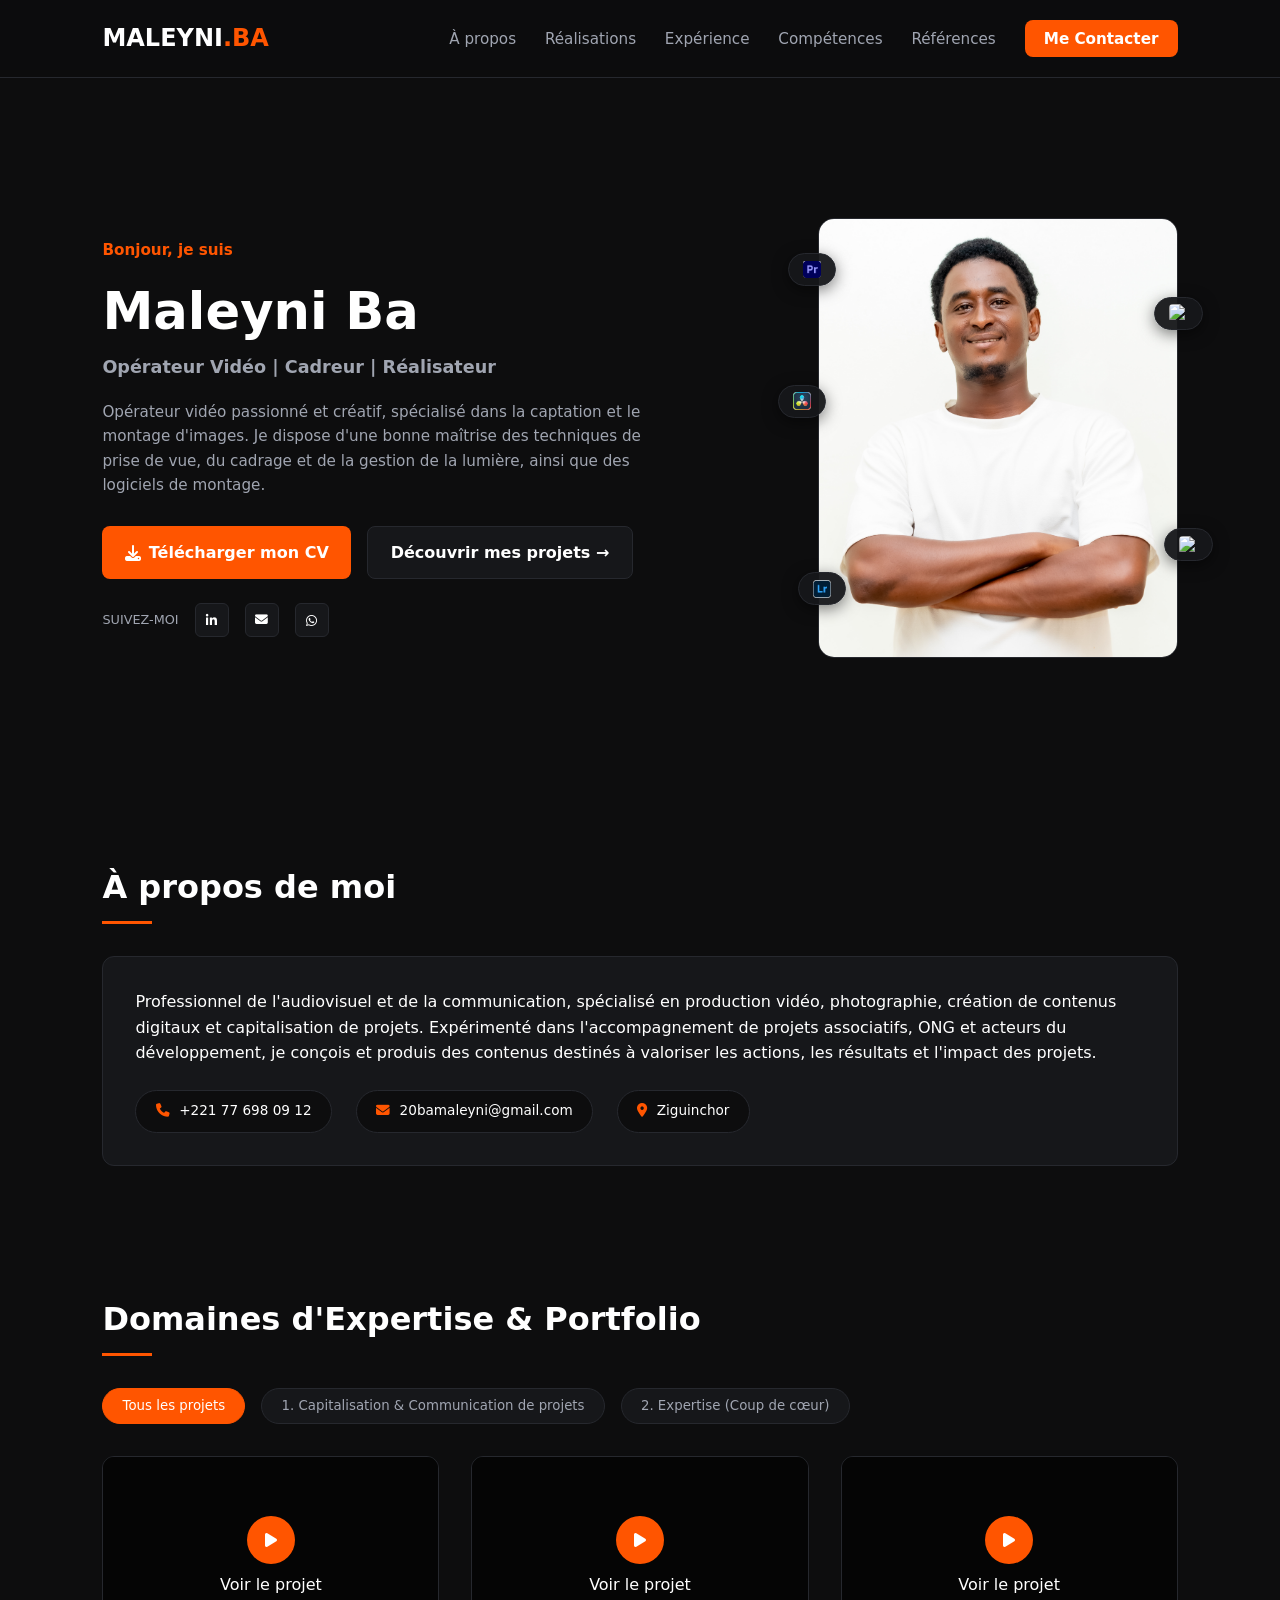
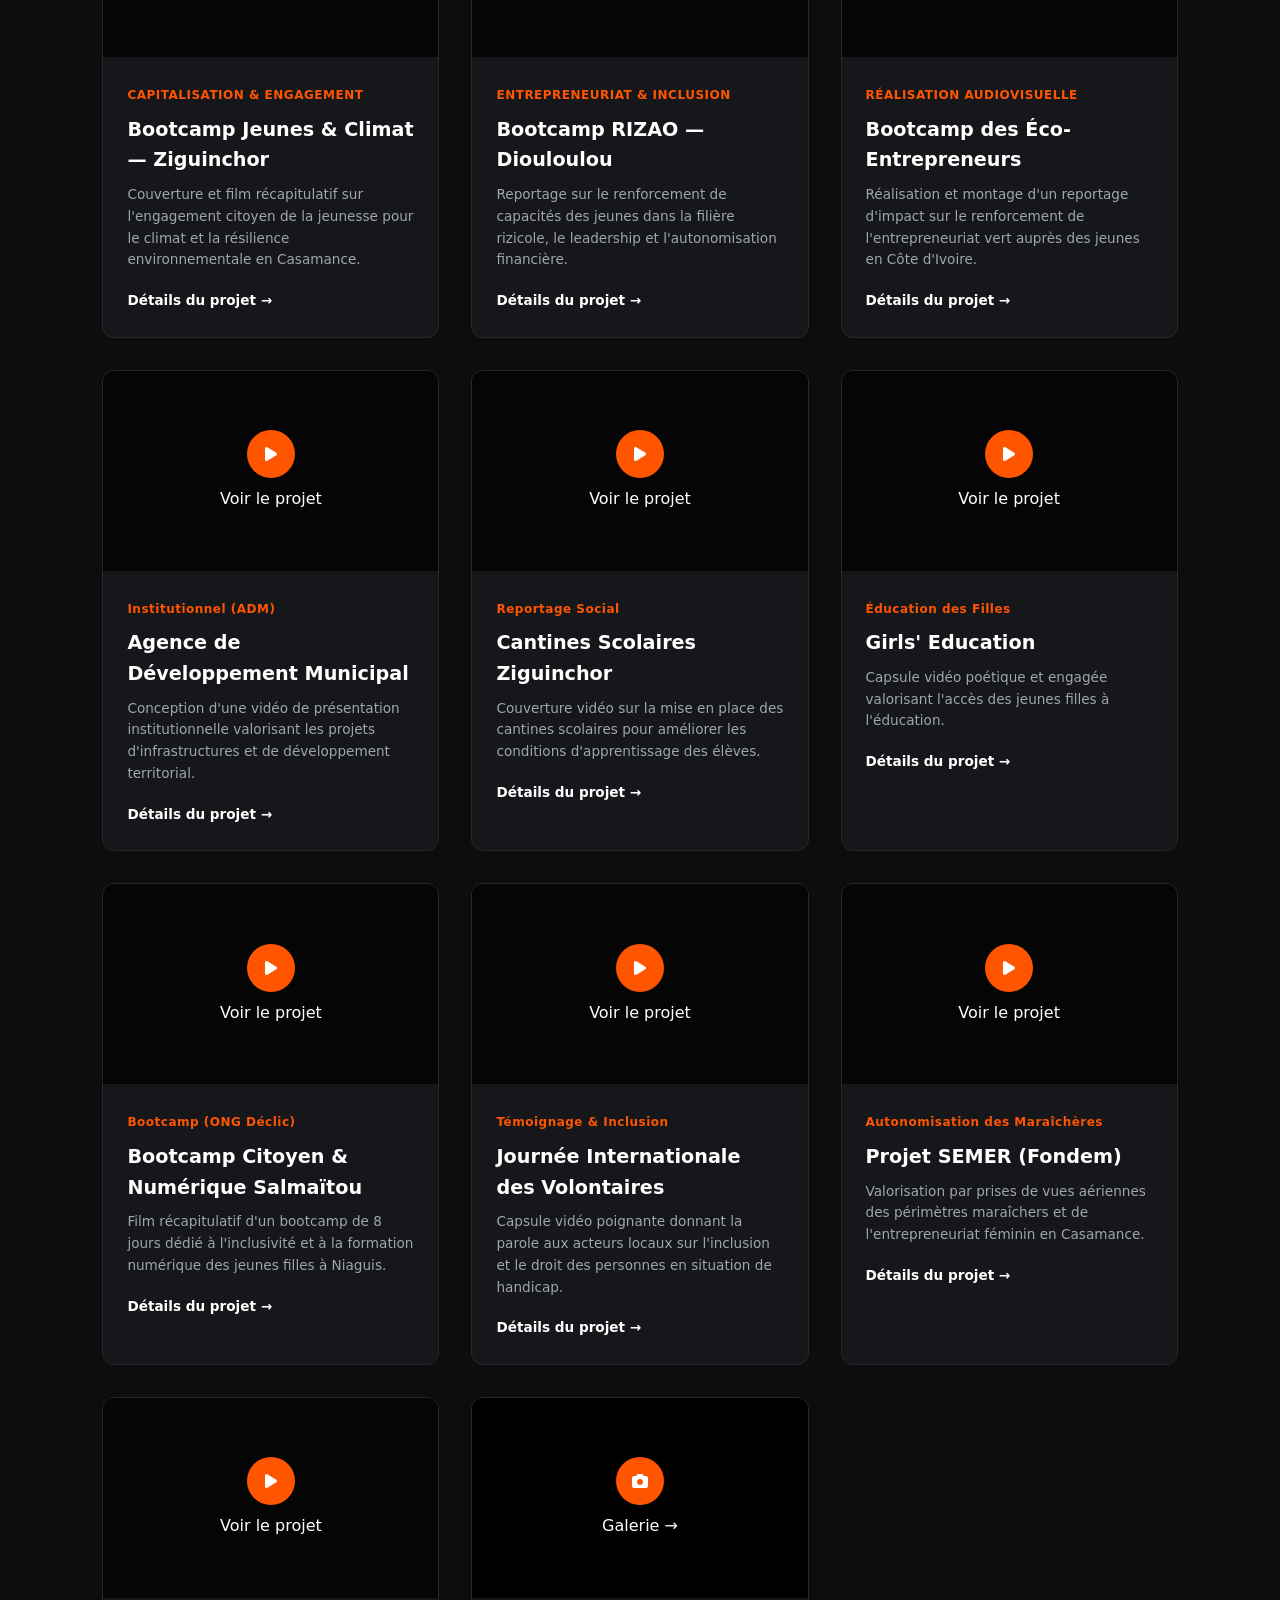
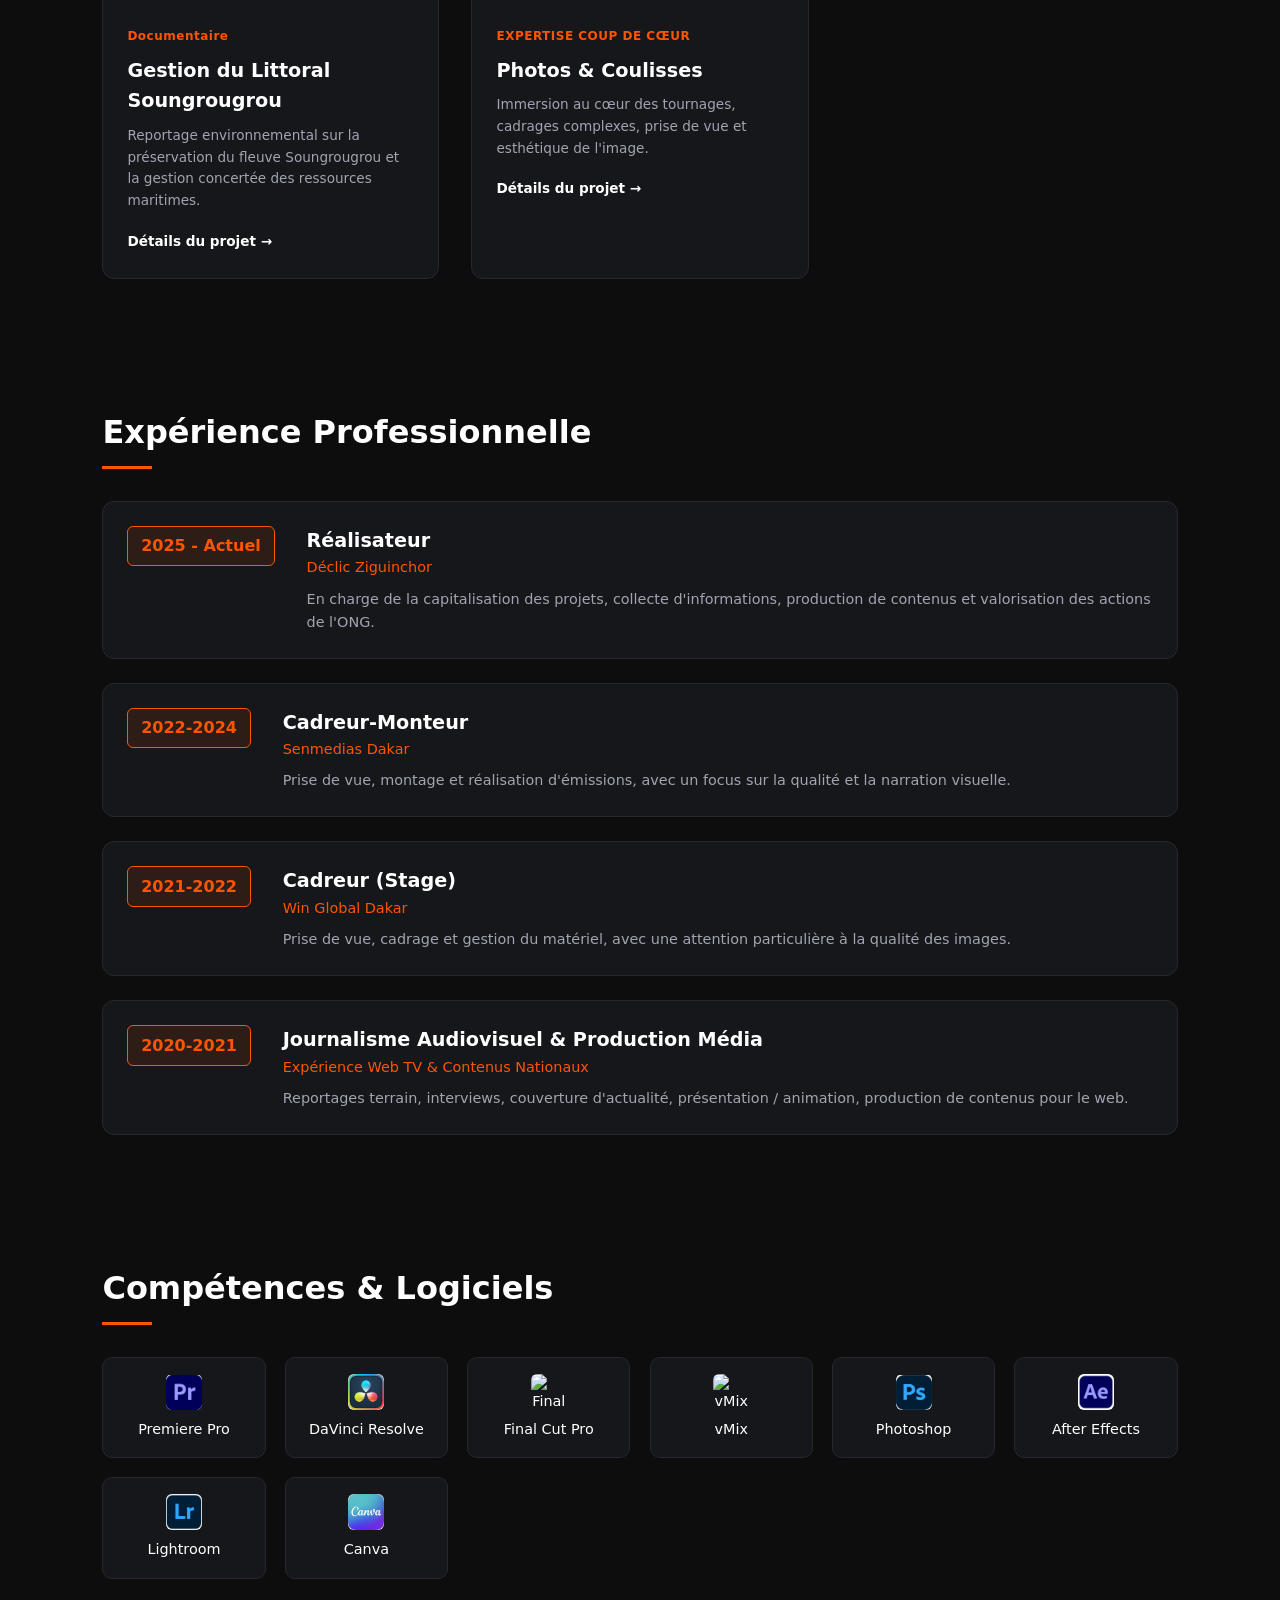
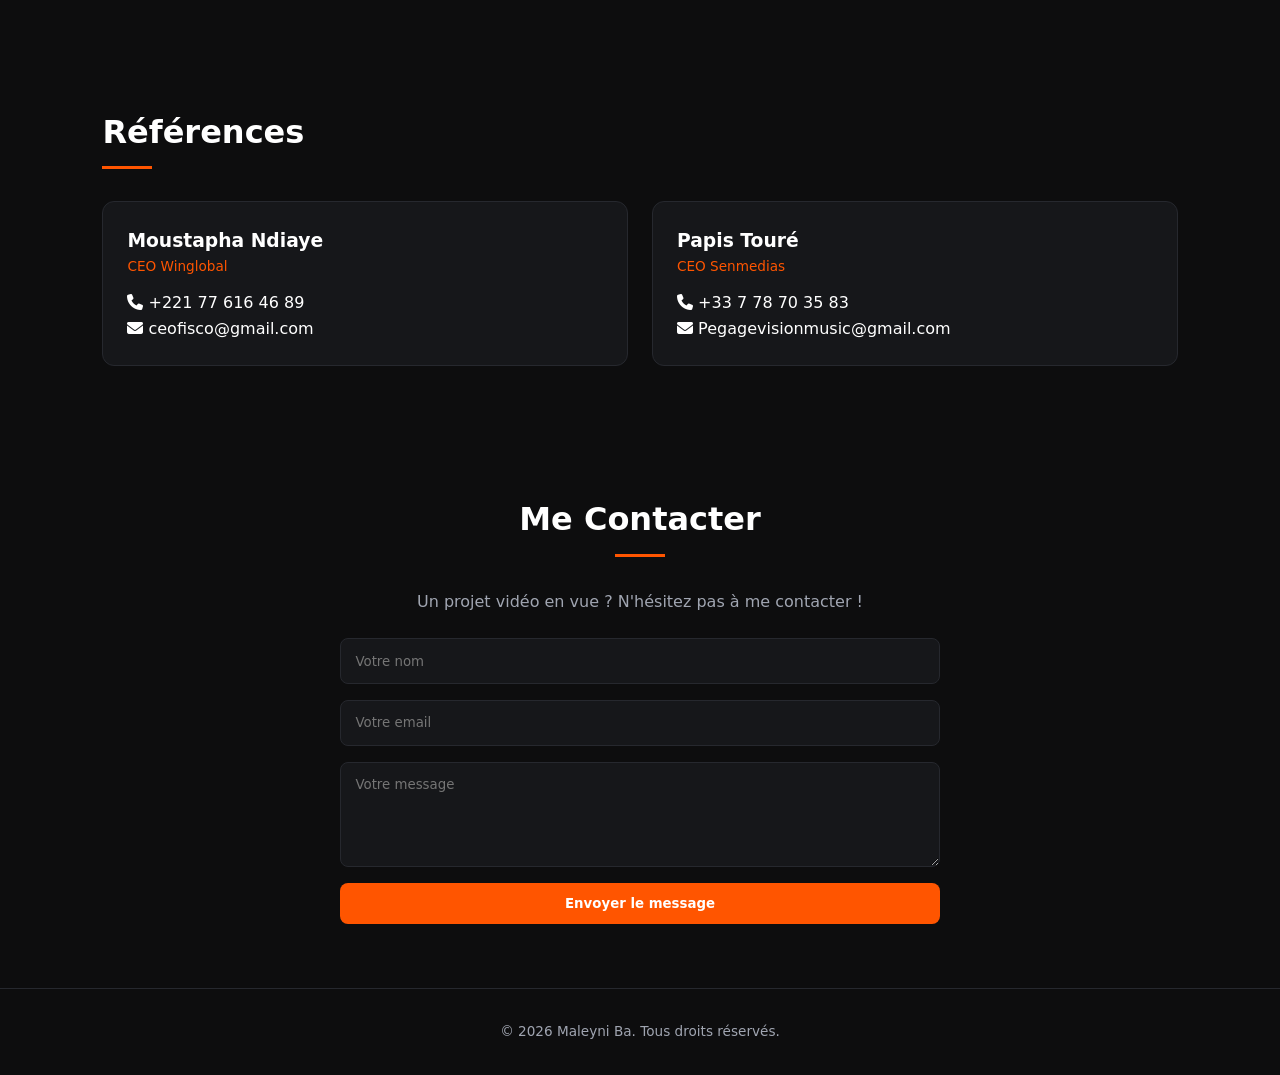
==== commit df7b4a14: "Add new images to assets/photo" ====
--- a/index.html
+++ b/index.html
@@ -3,7 +3,7 @@
 <head>
   <meta charset="UTF-8" />
   <meta name="viewport" content="width=device-width, initial-scale=1.0" />
-  <title>Maleyni Ba - Opérateur Vidéo | Cadreur | Réalisateur</title>
+  <title>Maleyni Ba | Opérateur Vidéo | Cadreur | Réalisateur</title>
   <link rel="stylesheet" href="css/style.css" />
   <link rel="stylesheet" href="https://cdnjs.cloudflare.com/ajax/libs/font-awesome/6.4.0/css/all.min.css" />
 </head>
@@ -12,12 +12,9 @@
   <!-- NAVIGATION -->
   <nav class="navbar">
     <div class="logo">MALEYNI<span>.BA</span></div>
-    
-    <!-- Bouton Burger (Mobile) -->
     <button class="menu-toggle" id="mobile-menu" aria-label="Menu">
       <i class="fa-solid fa-bars"></i>
     </button>
-
     <ul class="nav-links" id="nav-links">
       <li><a href="#apropos" class="nav-item">À propos</a></li>
       <li><a href="#realisations" class="nav-item">Réalisations</a></li>
@@ -33,7 +30,7 @@
     <div class="hero-content">
       <p class="subtitle-orange">Bonjour, je suis</p>
       <h1 class="hero-title">Maleyni Ba</h1>
-      <p class="hero-tagline">Opérateur Vidéo • Cadreur • Réalisateur</p>
+      <p class="hero-tagline">Opérateur Vidéo | Cadreur | Réalisateur</p>
       <p class="hero-desc">
         Opérateur vidéo passionné et créatif, spécialisé dans la captation et le montage d'images. Je dispose d'une bonne maîtrise des techniques de prise de vue, du cadrage et de la gestion de la lumière, ainsi que des logiciels de montage.
       </p>
@@ -45,7 +42,7 @@
       </div>
       <div class="social-links">
         <span>SUIVEZ-MOI</span>
-        <a href="https://www.linkedin.com/in/maleyni-ba-8789ba223?utm_source=share_via&utm_content=profile&utm_medium=member_android" target="_blank"><i class="fa-brands fa-linkedin-in"></i></a>
+        <a href="https://www.linkedin.com/in/maleyni-ba-8789ba223" target="_blank"><i class="fa-brands fa-linkedin-in"></i></a>
         <a href="mailto:20bamaleyni@gmail.com"><i class="fa-solid fa-envelope"></i></a>
         <a href="https://wa.me/221776980912" target="_blank"><i class="fa-brands fa-whatsapp"></i></a>
       </div>
@@ -54,27 +51,11 @@
     <!-- PHOTO HERO AVEC BADGES FLOOTTANTS -->
     <div class="hero-image-wrapper">
       <img src="assets/images/maleyni1.jpg" alt="Maleyni Ba" class="hero-img" />
-      
-      <div class="skill-badge badge-1">
-        <img src="assets/images/premierepro.jpg" alt="Premiere Pro" class="badge-icon" />
-        
-      </div>
-      <div class="skill-badge badge-2">
-        <img src="assets/images/Davinci.jpg" alt="DaVinci" class="badge-icon" />
-        
-      </div>
-      <div class="skill-badge badge-3">
-        <img src="assets/images/Lightroom.jpg" alt="Lightroom" class="badge-icon" />
-        
-      </div>
-      <div class="skill-badge badge-4">
-        <img src="assets/images/finalcut.jpg" alt="Finalcut" class="badge-icon" />
-        
-      </div>
-      <div class="skill-badge badge-5">
-        <img src="assets/images/vmix.jpg" alt="vMix" class="badge-icon" />
-        
-      </div>
+      <div class="skill-badge badge-1"><img src="assets/images/premierepro.jpg" alt="Premiere Pro" class="badge-icon" /></div>
+      <div class="skill-badge badge-2"><img src="assets/images/Davinci.jpg" alt="DaVinci" class="badge-icon" /></div>
+      <div class="skill-badge badge-3"><img src="assets/images/Lightroom.jpg" alt="Lightroom" class="badge-icon" /></div>
+      <div class="skill-badge badge-4"><img src="assets/images/finalcut.jpg" alt="Finalcut" class="badge-icon" /></div>
+      <div class="skill-badge badge-5"><img src="assets/images/vmix.jpg" alt="vMix" class="badge-icon" /></div>
     </div>
   </section>
 
@@ -83,171 +64,205 @@
     <h2 class="section-title">À propos de moi</h2>
     <div class="about-card">
       <p>
-        Professionnel de l’audiovisuel et de la communication, spécialisé en production vidéo, photographie, création de contenus digitaux et capitalisation de projets. Expérimenté dans l’accompagnement de projets associatifs, ONG et acteurs du développement, je conçois et produis des contenus destinés à valoriser les actions, les résultats et l’impact des projets. Créatif, polyvalent et orienté terrain, je maîtrise les différentes étapes de la production audiovisuelle, de la conception à la post-production, ainsi que la création de contenus pour les médias et réseaux sociaux.
+        Professionnel de l'audiovisuel et de la communication, spécialisé en production vidéo, photographie, création de contenus digitaux et capitalisation de projets. Expérimenté dans l'accompagnement de projets associatifs, ONG et acteurs du développement, je conçois et produis des contenus destinés à valoriser les actions, les résultats et l'impact des projets.
       </p>
       <div class="contact-pills">
         <div class="pill"><i class="fa-solid fa-phone"></i> +221 77 698 09 12</div>
         <div class="pill"><i class="fa-solid fa-envelope"></i> 20bamaleyni@gmail.com</div>
-        <div class="pill"><i class="fa-solid fa-location-dot"></i>Ziguinchor</div>
-      </div>
-    </div>
-  </section>
-
-  <!-- PORTFOLIO (7 CARTE PROJETS) -->
-<section class="portfolio-section" id="realisations">
-  <h2 class="section-title">Domaines d'Expertise & Portfolio</h2>
-  <div class="filter-buttons">
-    <button class="filter-btn active" data-filter="all">Tous les projets</button>
-    <button class="filter-btn" data-filter="audiovisuel">1.Capitalisation & Communication de projets</button>
-    <button class="filter-btn" data-filter="coup-de-coeur">2. Expertise (Coup de cœur)</button>
-  </div>
-
-  <div class="portfolio-grid">
-    <!-- PROJET 1 -->
-<div class="portfolio-card" data-category="audiovisuel">
-  <div class="card-media" style="background-color: #0d0d0d;">
-    <a href="projet-detail.html?id=declic" class="play-overlay">
-      <div class="play-icon"><i class="fa-solid fa-play"></i></div>
-      <span>Voir le projet</span>
-    </a>
-  </div>
-  <div class="card-body">
-    <span class="card-tag">RÉALISATION AUDIOVISUELLE</span>
-    <h3 class="card-title">Bootcamp des Éco-Entrepreneurs</h3>
-    <p class="card-desc">Réalisation et montage d'un reportage d'impact sur le renforcement de l'entrepreneuriat vert auprès des jeunes en Cote d'Ivoire.</p>
-    <a href="projet-detail.html?id=declic" class="btn-link">Détails du projet &rarr;</a>
-  </div>
-</div>
-
-<!-- PROJET 9-->
-<div class="portfolio-card" data-category="audiovisuel">
-  <div class="card-media" style="background-color: #0d0d0d;">
-    <a href="projet-detail.html?id=declic9" class="play-overlay">
-      <div class="play-icon"><i class="fa-solid fa-play"></i></div>
-      <span>Voir le projet</span>
-    </a>
-  </div>
-  <div class="card-body">
-    <span class="card-tag">Institutionnel-(ADM)</span>
-    <h3 class="card-title">Agence de Développement Municipal</h3>
-    <p class="card-desc">Conception d'une vidéo de présentation institutionnelle valorisant les projets d'infrastructures et de développement territorial.</p>
-    <a href="projet-detail.html?id=declic9" class="btn-link">Détails du projet &rarr;</a>
-  </div>
-</div>
-
-<!-- PROJET 2 -->
-<div class="portfolio-card" data-category="audiovisuel">
-  <div class="card-media" style="background-color: #0d0d0d;">
-    <a href="projet-detail.html?id=projet2" class="play-overlay">
-      <div class="play-icon"><i class="fa-solid fa-play"></i></div>
-      <span>Voir le projet</span>
-    </a>
-  </div>
-  <div class="card-body">
-    <span class="card-tag">Reportage Social</span>
-    <h3 class="card-title">Cantines Scolaires Ziguinchor</h3>
-    <p class="card-desc">Couverture vidéo sur la mise en place des cantines scolaires pour améliorer les conditions d'apprentissage des élèves.</p>
-    <a href="projet-detail.html?id=projet2" class="btn-link">Détails du projet &rarr;</a>
-  </div>
-</div>
-
-<!-- PROJET 3 -->
-<div class="portfolio-card" data-category="audiovisuel">
-  <div class="card-media" style="background-color: #0d0d0d;">
-    <a href="projet-detail.html?id=projet3" class="play-overlay">
-      <div class="play-icon"><i class="fa-solid fa-play"></i></div>
-      <span>Voir le projet</span>
-    </a>
-  </div>
-  <div class="card-body">
-    <span class="card-tag">Éducation des Filles</span>
-    <h3 class="card-title">Girls' Education</h3>
-    <p class="card-desc">Capsule vidéo poétique et engagée valorisant l'accès des jeunes filles à l'éducation.</p>
-    <a href="projet-detail.html?id=projet3" class="btn-link">Détails du projet &rarr;</a>
-  </div>
-</div>
-
-<!-- PROJET 6 -->
-<div class="portfolio-card" data-category="audiovisuel">
-  <div class="card-media" style="background-color: #0d0d0d;">
-    <a href="projet-detail.html?id=projet6" class="play-overlay">
-      <div class="play-icon"><i class="fa-solid fa-play"></i></div>
-      <span>Voir le projet</span>
-    </a>
-  </div>
-  <div class="card-body">
-    <span class="card-tag">Bootcamp (UNICEF & Déclic)</span>
-    <h3 class="card-title">Bootcamp Citoyen & Numérique Salmaïtou</h3>
-    <p class="card-desc">Film récapitulatif d'un bootcamp de 8 jours dédié à l'inclusivité et à la formation numérique des jeunes filles à Nyassia.</p>
-    <a href="projet-detail.html?id=projet6" class="btn-link">Détails du projet &rarr;</a>
-  </div>
-</div>
-
-<!-- PROJET 8-->
-<div class="portfolio-card" data-category="audiovisuel">
-  <div class="card-media" style="background-color: #0d0d0d;">
-    <a href="projet-detail.html?id=projet8" class="play-overlay">
-      <div class="play-icon"><i class="fa-solid fa-play"></i></div>
-      <span>Voir le projet</span>
-    </a>
-  </div>
-  <div class="card-body">
-    <span class="card-tag">Témoignage & Inclusion</span>
-    <h3 class="card-title">CCA Sédhiou (Centre Conseil Adolescents)</h3>
-    <p class="card-desc">Capsule vidéo poignante donnant la parole aux acteurs locaux sur l'inclusion et le droit des personnes en situation de handicap.</p>
-    <a href="projet-detail.html?id=projet8" class="btn-link">Détails du projet &rarr;</a>
-  </div>
-</div>
-
-<!-- PROJET 4 -->
-<div class="portfolio-card" data-category="audiovisuel">
-  <div class="card-media" style="background-color: #0d0d0d;">
-    <a href="projet-detail.html?id=projet4" class="play-overlay">
-      <div class="play-icon"><i class="fa-solid fa-play"></i></div>
-      <span>Voir le projet</span>
-    </a>
-  </div>
-  <div class="card-body">
-    <span class="card-tag">Autonomisation des Maraîchères</span>
-    <h3 class="card-title">Projet SEMER (Fondem)</h3>
-    <p class="card-desc">Valorisation par prises de vues aériennes des périmètres maraîchers et de l'entrepreneuriat féminin en Casamance.</p>
-    <a href="projet-detail.html?id=projet4" class="btn-link">Détails du projet &rarr;</a>
-  </div>
-</div>
-
-<!-- PROJET 5 -->
-<div class="portfolio-card" data-category="audiovisuel">
-  <div class="card-media" style="background-color: #0d0d0d;">
-    <a href="projet-detail.html?id=projet5" class="play-overlay">
-      <div class="play-icon"><i class="fa-solid fa-play"></i></div>
-      <span>Voir le projet</span>
-    </a>
-  </div>
-  <div class="card-body">
-    <span class="card-tag">Documentaire</span>
-    <h3 class="card-title">Gestion du Littoral Soungrougrou</h3>
-    <p class="card-desc">Reportage environnemental sur la préservation du fleuve Soungrougrou et la gestion concertée des ressources maritimes.</p>
-    <a href="projet-detail.html?id=projet5" class="btn-link">Détails du projet &rarr;</a>
-  </div>
-</div>
-
-    <!-- PROJET 7 : GALERIE COULISSES -->
-    <div class="portfolio-card" data-category="coup-de-coeur">
-      <div class="card-media" style="background-image: url('assets/photo/0H2A0992.jpg');">
-        <a href="projet-detail.html?id=coulisses" class="play-overlay orange-overlay">
-          <div class="play-icon"><i class="fa-solid fa-camera"></i></div>
-          <span>Galerie Coulisses &rarr;</span>
-        </a>
-      </div>
-      <div class="card-body">
-        <span class="card-tag orange-tag">EXPERTISE COUP DE CŒUR</span>
-        <h3 class="card-title">Série Clichés & Coulisses de Tournage</h3>
-        <p class="card-desc">Immersion au cœur des tournages : cadrages complexes, prise de vue et esthétique de l'image.</p>
-        <a href="projet-detail.html?id=coulisses" class="btn-link">Détails du projet &rarr;</a>
-      </div>
-    </div>
-  </div>
-</section>
+        <div class="pill"><i class="fa-solid fa-location-dot"></i> Ziguinchor</div>
+      </div>
+    </div>
+  </section>
+
+  <!-- PORTFOLIO PROJETS -->
+  <section class="portfolio-section" id="realisations">
+    <h2 class="section-title">Domaines d'Expertise & Portfolio</h2>
+    <div class="filter-buttons">
+      <button class="filter-btn active" data-filter="all">Tous les projets</button>
+      <button class="filter-btn" data-filter="audiovisuel">1. Capitalisation & Communication de projets</button>
+      <button class="filter-btn" data-filter="coup-de-coeur">2. Expertise (Coup de cœur)</button>
+    </div>
+
+    <div class="portfolio-grid">
+      
+      <!-- PROJET NOIR / CLIMAT (NOUVEAU) -->
+      <div class="portfolio-card" data-category="audiovisuel">
+        <div class="card-media" style="background-color: #0d0d0d;">
+          <a href="projet-detail.html?id=projet-jeunes-climat" class="play-overlay">
+            <div class="play-icon"><i class="fa-solid fa-play"></i></div>
+            <span>Voir le projet</span>
+          </a>
+        </div>
+        <div class="card-body">
+          <span class="card-tag">CAPITALISATION & ENGAGEMENT</span>
+          <h3 class="card-title">Bootcamp Jeunes & Climat — Ziguinchor</h3>
+          <p class="card-desc">Couverture et film récapitulatif sur l'engagement citoyen de la jeunesse pour le climat et la résilience environnementale en Casamance.</p>
+          <a href="projet-detail.html?id=projet-jeunes-climat" class="btn-link">Détails du projet &rarr;</a>
+        </div>
+      </div>
+
+      <!-- PROJET RIZAO (NOUVEAU) -->
+      <div class="portfolio-card" data-category="audiovisuel">
+        <div class="card-media" style="background-color: #0d0d0d;">
+          <a href="projet-detail.html?id=projet-rizao" class="play-overlay">
+            <div class="play-icon"><i class="fa-solid fa-play"></i></div>
+            <span>Voir le projet</span>
+          </a>
+        </div>
+        <div class="card-body">
+          <span class="card-tag">ENTREPRENEURIAT & INCLUSION</span>
+          <h3 class="card-title">Bootcamp RIZAO — Diouloulou</h3>
+          <p class="card-desc">Reportage sur le renforcement de capacités des jeunes dans la filière rizicole, le leadership et l'autonomisation financière.</p>
+          <a href="projet-detail.html?id=projet-rizao" class="btn-link">Détails du projet &rarr;</a>
+        </div>
+      </div>
+
+      <!-- PROJET 1 -->
+      <div class="portfolio-card" data-category="audiovisuel">
+        <div class="card-media" style="background-color: #0d0d0d;">
+          <a href="projet-detail.html?id=declic" class="play-overlay">
+            <div class="play-icon"><i class="fa-solid fa-play"></i></div>
+            <span>Voir le projet</span>
+          </a>
+        </div>
+        <div class="card-body">
+          <span class="card-tag">RÉALISATION AUDIOVISUELLE</span>
+          <h3 class="card-title">Bootcamp des Éco-Entrepreneurs</h3>
+          <p class="card-desc">Réalisation et montage d'un reportage d'impact sur le renforcement de l'entrepreneuriat vert auprès des jeunes en Côte d'Ivoire.</p>
+          <a href="projet-detail.html?id=declic" class="btn-link">Détails du projet &rarr;</a>
+        </div>
+      </div>
+
+      <!-- PROJET 9 -->
+      <div class="portfolio-card" data-category="audiovisuel">
+        <div class="card-media" style="background-color: #0d0d0d;">
+          <a href="projet-detail.html?id=declic9" class="play-overlay">
+            <div class="play-icon"><i class="fa-solid fa-play"></i></div>
+            <span>Voir le projet</span>
+          </a>
+        </div>
+        <div class="card-body">
+          <span class="card-tag">Institutionnel (ADM)</span>
+          <h3 class="card-title">Agence de Développement Municipal</h3>
+          <p class="card-desc">Conception d'une vidéo de présentation institutionnelle valorisant les projets d'infrastructures et de développement territorial.</p>
+          <a href="projet-detail.html?id=declic9" class="btn-link">Détails du projet &rarr;</a>
+        </div>
+      </div>
+
+      <!-- PROJET 2 -->
+      <div class="portfolio-card" data-category="audiovisuel">
+        <div class="card-media" style="background-color: #0d0d0d;">
+          <a href="projet-detail.html?id=projet2" class="play-overlay">
+            <div class="play-icon"><i class="fa-solid fa-play"></i></div>
+            <span>Voir le projet</span>
+          </a>
+        </div>
+        <div class="card-body">
+          <span class="card-tag">Reportage Social</span>
+          <h3 class="card-title">Cantines Scolaires Ziguinchor</h3>
+          <p class="card-desc">Couverture vidéo sur la mise en place des cantines scolaires pour améliorer les conditions d'apprentissage des élèves.</p>
+          <a href="projet-detail.html?id=projet2" class="btn-link">Détails du projet &rarr;</a>
+        </div>
+      </div>
+
+      <!-- PROJET 3 -->
+      <div class="portfolio-card" data-category="audiovisuel">
+        <div class="card-media" style="background-color: #0d0d0d;">
+          <a href="projet-detail.html?id=projet3" class="play-overlay">
+            <div class="play-icon"><i class="fa-solid fa-play"></i></div>
+            <span>Voir le projet</span>
+          </a>
+        </div>
+        <div class="card-body">
+          <span class="card-tag">Éducation des Filles</span>
+          <h3 class="card-title">Girls' Education</h3>
+          <p class="card-desc">Capsule vidéo poétique et engagée valorisant l'accès des jeunes filles à l'éducation.</p>
+          <a href="projet-detail.html?id=projet3" class="btn-link">Détails du projet &rarr;</a>
+        </div>
+      </div>
+
+      <!-- PROJET 6 -->
+      <div class="portfolio-card" data-category="audiovisuel">
+        <div class="card-media" style="background-color: #0d0d0d;">
+          <a href="projet-detail.html?id=projet6" class="play-overlay">
+            <div class="play-icon"><i class="fa-solid fa-play"></i></div>
+            <span>Voir le projet</span>
+          </a>
+        </div>
+        <div class="card-body">
+          <span class="card-tag">Bootcamp (ONG Déclic)</span>
+          <h3 class="card-title">Bootcamp Citoyen & Numérique Salmaïtou</h3>
+          <p class="card-desc">Film récapitulatif d'un bootcamp de 8 jours dédié à l'inclusivité et à la formation numérique des jeunes filles à Niaguis.</p>
+          <a href="projet-detail.html?id=projet6" class="btn-link">Détails du projet &rarr;</a>
+        </div>
+      </div>
+
+      <!-- PROJET 8 -->
+      <div class="portfolio-card" data-category="audiovisuel">
+        <div class="card-media" style="background-color: #0d0d0d;">
+          <a href="projet-detail.html?id=projet8" class="play-overlay">
+            <div class="play-icon"><i class="fa-solid fa-play"></i></div>
+            <span>Voir le projet</span>
+          </a>
+        </div>
+        <div class="card-body">
+          <span class="card-tag">Témoignage & Inclusion</span>
+          <h3 class="card-title">Journée Internationale des Volontaires</h3>
+          <p class="card-desc">Capsule vidéo poignante donnant la parole aux acteurs locaux sur l'inclusion et le droit des personnes en situation de handicap.</p>
+          <a href="projet-detail.html?id=projet8" class="btn-link">Détails du projet &rarr;</a>
+        </div>
+      </div>
+
+      <!-- PROJET 4 -->
+      <div class="portfolio-card" data-category="audiovisuel">
+        <div class="card-media" style="background-color: #0d0d0d;">
+          <a href="projet-detail.html?id=projet4" class="play-overlay">
+            <div class="play-icon"><i class="fa-solid fa-play"></i></div>
+            <span>Voir le projet</span>
+          </a>
+        </div>
+        <div class="card-body">
+          <span class="card-tag">Autonomisation des Maraîchères</span>
+          <h3 class="card-title">Projet SEMER (Fondem)</h3>
+          <p class="card-desc">Valorisation par prises de vues aériennes des périmètres maraîchers et de l'entrepreneuriat féminin en Casamance.</p>
+          <a href="projet-detail.html?id=projet4" class="btn-link">Détails du projet &rarr;</a>
+        </div>
+      </div>
+
+      <!-- PROJET 5 -->
+      <div class="portfolio-card" data-category="audiovisuel">
+        <div class="card-media" style="background-color: #0d0d0d;">
+          <a href="projet-detail.html?id=projet5" class="play-overlay">
+            <div class="play-icon"><i class="fa-solid fa-play"></i></div>
+            <span>Voir le projet</span>
+          </a>
+        </div>
+        <div class="card-body">
+          <span class="card-tag">Documentaire</span>
+          <h3 class="card-title">Gestion du Littoral Soungrougrou</h3>
+          <p class="card-desc">Reportage environnemental sur la préservation du fleuve Soungrougrou et la gestion concertée des ressources maritimes.</p>
+          <a href="projet-detail.html?id=projet5" class="btn-link">Détails du projet &rarr;</a>
+        </div>
+      </div>
+
+      <!-- GALERIE COULISSES -->
+      <div class="portfolio-card" data-category="coup-de-coeur">
+        <div class="card-media" style="background-image: url('assets/photo/0H2A0997.jpg');">
+          <a href="projet-detail.html?id=coulisses" class="play-overlay orange-overlay">
+            <div class="play-icon"><i class="fa-solid fa-camera"></i></div>
+            <span>Galerie &rarr;</span>
+          </a>
+        </div>
+        <div class="card-body">
+          <span class="card-tag orange-tag">EXPERTISE COUP DE CŒUR</span>
+          <h3 class="card-title">Photos & Coulisses</h3>
+          <p class="card-desc">Immersion au cœur des tournages, cadrages complexes, prise de vue et esthétique de l'image.</p>
+          <a href="projet-detail.html?id=coulisses" class="btn-link">Détails du projet &rarr;</a>
+        </div>
+      </div>
+
+    </div>
+  </section>
 
   <!-- EXPÉRIENCE PROFESSIONNELLE -->
   <section class="experience-section" id="experience">
@@ -258,7 +273,7 @@
         <div class="timeline-content">
           <h3>Réalisateur</h3>
           <p class="company">Déclic Ziguinchor</p>
-          <p class="desc">En charge de la capitalisation des projets : collecte d'informations, production de contenus et valorisation des actions de l'ONG.</p>
+          <p class="desc">En charge de la capitalisation des projets, collecte d'informations, production de contenus et valorisation des actions de l'ONG.</p>
         </div>
       </div>
       <div class="timeline-item">
@@ -277,17 +292,17 @@
           <p class="desc">Prise de vue, cadrage et gestion du matériel, avec une attention particulière à la qualité des images.</p>
         </div>
       </div>
-      <!-- EXPÉRIENCE 4 : EXPÉRIENCE MÉDIA -->
-<div class="timeline-item">
-  <div class="timeline-badge">2020 - 2021</div>
-  <div class="timeline-content">
-    <h3>Journalisme Audiovisuel & Production Média</h3>
-    <p class="company">Expérience Web TV & Contenus Nationaux</p>
-    <p class="desc">Reportages terrain, interviews, couverture d'actualité, présentation / animation, production de contenus pour le web et les réseaux sociaux & expérience Web TV.</p>
-  </div>
-</div>
-  </section>
-    
+      <div class="timeline-item">
+        <div class="timeline-badge">2020-2021</div>
+        <div class="timeline-content">
+          <h3>Journalisme Audiovisuel & Production Média</h3>
+          <p class="company">Expérience Web TV & Contenus Nationaux</p>
+          <p class="desc">Reportages terrain, interviews, couverture d'actualité, présentation / animation, production de contenus pour le web.</p>
+        </div>
+      </div>
+    </div>
+  </section>
+
   <!-- COMPÉTENCES -->
   <section class="skills-section" id="competences">
     <h2 class="section-title">Compétences & Logiciels</h2>
@@ -305,7 +320,7 @@
 
   <!-- RÉFÉRENCES -->
   <section class="references-section" id="references">
-    <h2 class="section-title">Formation & Références</h2>
+    <h2 class="section-title">Références</h2>
     <div class="ref-grid">
       <div class="ref-card">
         <h3>Moustapha Ndiaye</h3>
@@ -314,7 +329,7 @@
         <p><i class="fa-solid fa-envelope"></i> ceofisco@gmail.com</p>
       </div>
       <div class="ref-card">
-        <h3>Papis Toure</h3>
+        <h3>Papis Touré</h3>
         <p class="ref-title">CEO Senmedias</p>
         <p><i class="fa-solid fa-phone"></i> +33 7 78 70 35 83</p>
         <p><i class="fa-solid fa-envelope"></i> Pegagevisionmusic@gmail.com</p>
@@ -327,18 +342,15 @@
     <div class="contact-container">
       <h2 class="section-title centered-title">Me Contacter</h2>
       <p class="contact-subtitle">Un projet vidéo en vue ? N'hésitez pas à me contacter !</p>
-     <form id="contact-form" action="https://api.web3forms.com/submit" method="POST" class="contact-form">
-  <input type="hidden" name="access_key" value="d252d3dc-7a3e-4771-ae3d-f97e85b3f6bb">
-  <input type="hidden" name="subject" value="Nouveau message depuis le Portfolio">
-
-  <input type="text" name="name" placeholder="Votre nom" required />
-  <input type="email" name="email" placeholder="Votre email" required />
-  <textarea name="message" placeholder="Votre message" rows="5" required></textarea>
-  <button type="submit" id="btn-submit" class="btn-primary">Envoyer le message</button>
-</form>
-
-<!-- MESSAGE DE CONFIRMATION (Caché par défaut) -->
-<div id="form-result" style="display: none; margin-top: 15px; padding: 12px; border-radius: 8px; text-align: center; font-weight: bold;"></div>
+      <form id="contact-form" action="https://api.web3forms.com/submit" method="POST" class="contact-form">
+        <input type="hidden" name="access_key" value="d252d3dc-7a3e-4771-ae3d-f97e85b3f6bb">
+        <input type="hidden" name="subject" value="Nouveau message depuis le Portfolio">
+        <input type="text" name="name" placeholder="Votre nom" required />
+        <input type="email" name="email" placeholder="Votre email" required />
+        <textarea name="message" placeholder="Votre message" rows="5" required></textarea>
+        <button type="submit" id="btn-submit" class="btn-primary">Envoyer le message</button>
+      </form>
+      <div id="form-result" style="display: none; margin-top: 15px; padding: 12px; border-radius: 8px; text-align: center; font-weight: bold;"></div>
     </div>
   </section>
 
@@ -347,5 +359,12 @@
   </footer>
 
   <script src="js/main.js"></script>
+
+  <!-- MODALE LIGHTBOX (AGRANDISSEMENT IMAGE) -->
+  <div id="image-modal" class="image-modal">
+    <span class="modal-close" id="modal-close">&times;</span>
+    <img class="modal-content" id="modal-img" alt="Image agrandie">
+  </div>
+
 </body>
-</html>
+</html>
--- a/css/style.css
+++ b/css/style.css
@@ -485,4 +485,56 @@
   margin-bottom: 6px;
   font-size: 0.95rem;
   line-height: 1.5;
+}
+
+
+/* LIGHTBOX ZOOM IMAGE */
+.image-modal {
+  display: none;
+  position: fixed;
+  top: 0;
+  left: 0;
+  width: 100%;
+  height: 100%;
+  background-color: rgba(0, 0, 0, 0.92);
+  z-index: 999999; /* Permet de passer au-dessus des autres modales/cartes */
+  align-items: center;
+  justify-content: center;
+  opacity: 0;
+  transition: opacity 0.3s ease;
+}
+
+.image-modal.active {
+  display: flex !important;
+  opacity: 1;
+}
+
+.modal-content {
+  max-width: 90%;
+  max-height: 85vh;
+  object-fit: contain;
+  border-radius: 8px;
+  box-shadow: 0 10px 30px rgba(0, 0, 0, 0.8);
+  transform: scale(0.95);
+  transition: transform 0.3s ease;
+}
+
+.image-modal.active .modal-content {
+  transform: scale(1);
+}
+
+.modal-close {
+  position: absolute;
+  top: 20px;
+  right: 30px;
+  color: #ffffff;
+  font-size: 40px;
+  font-weight: bold;
+  cursor: pointer;
+  z-index: 1000000;
+  line-height: 1;
+}
+
+.modal-close:hover {
+  color: #cccccc;
 }
